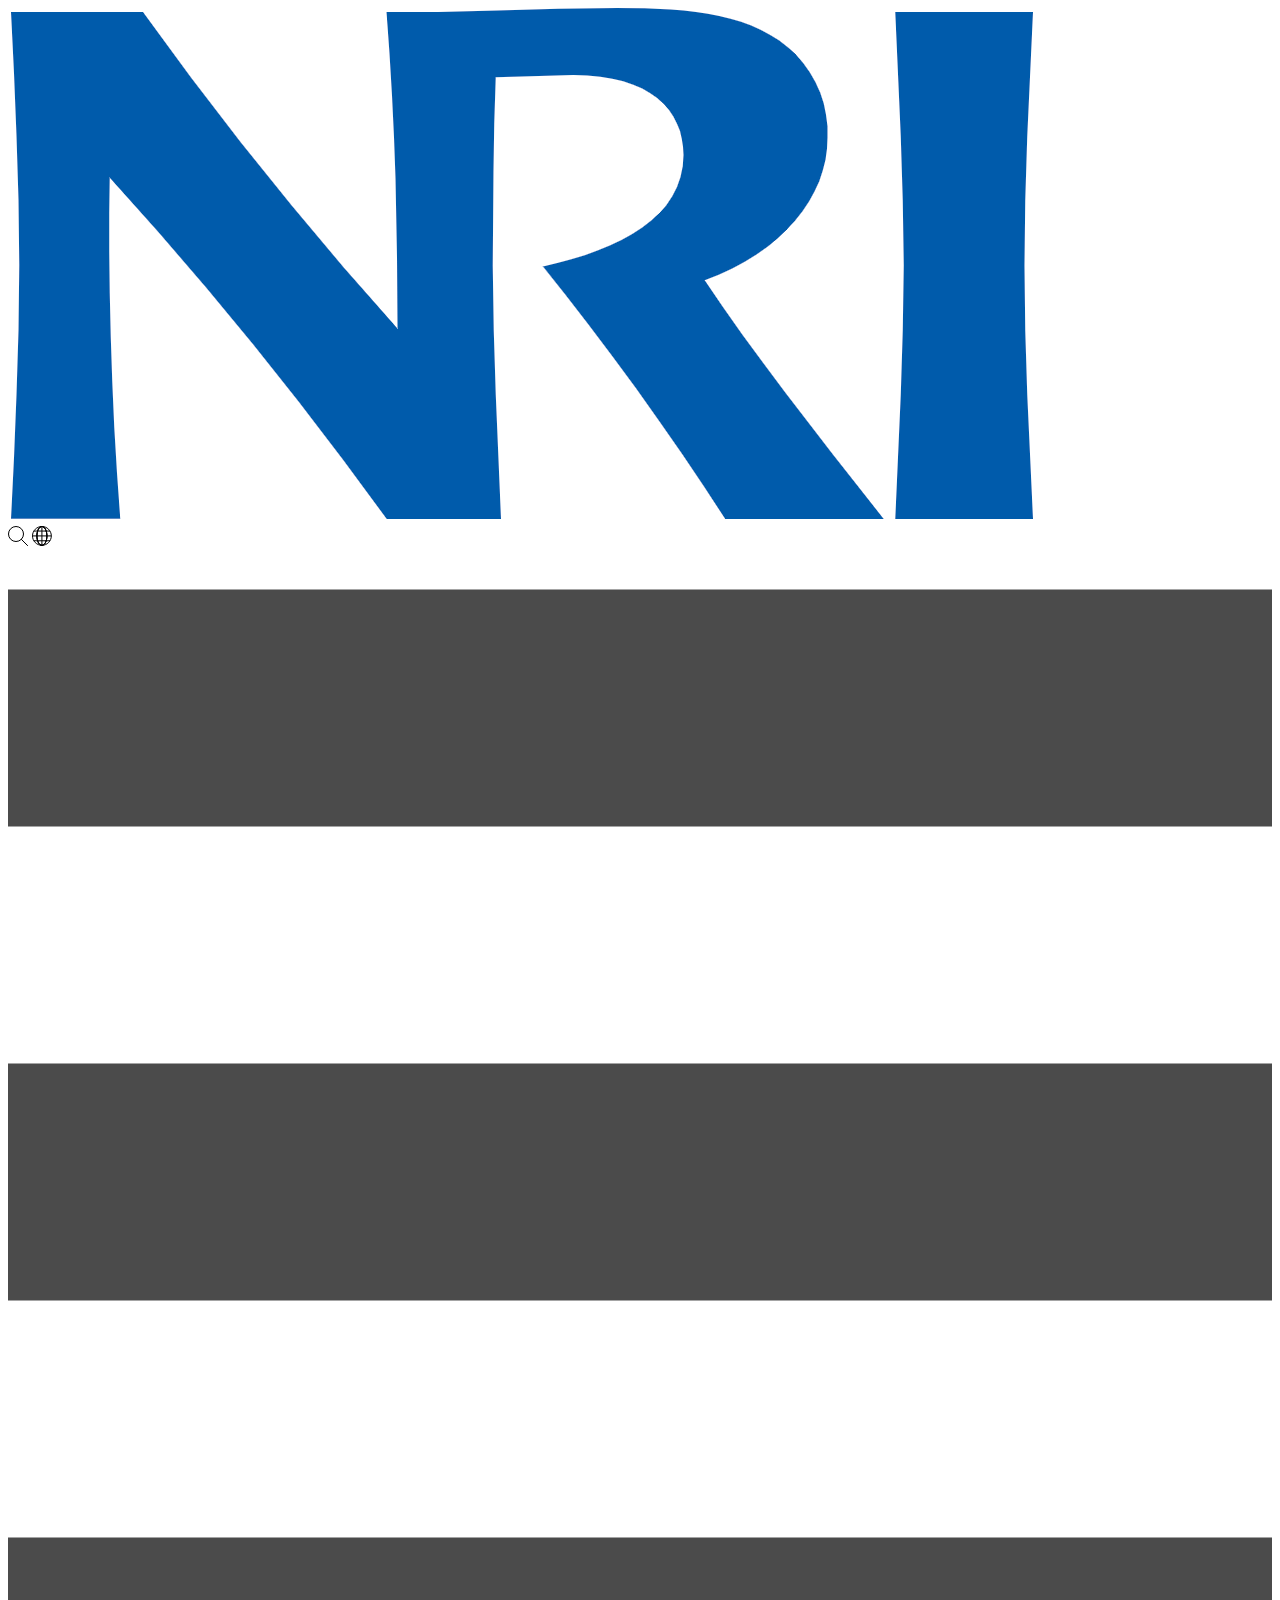
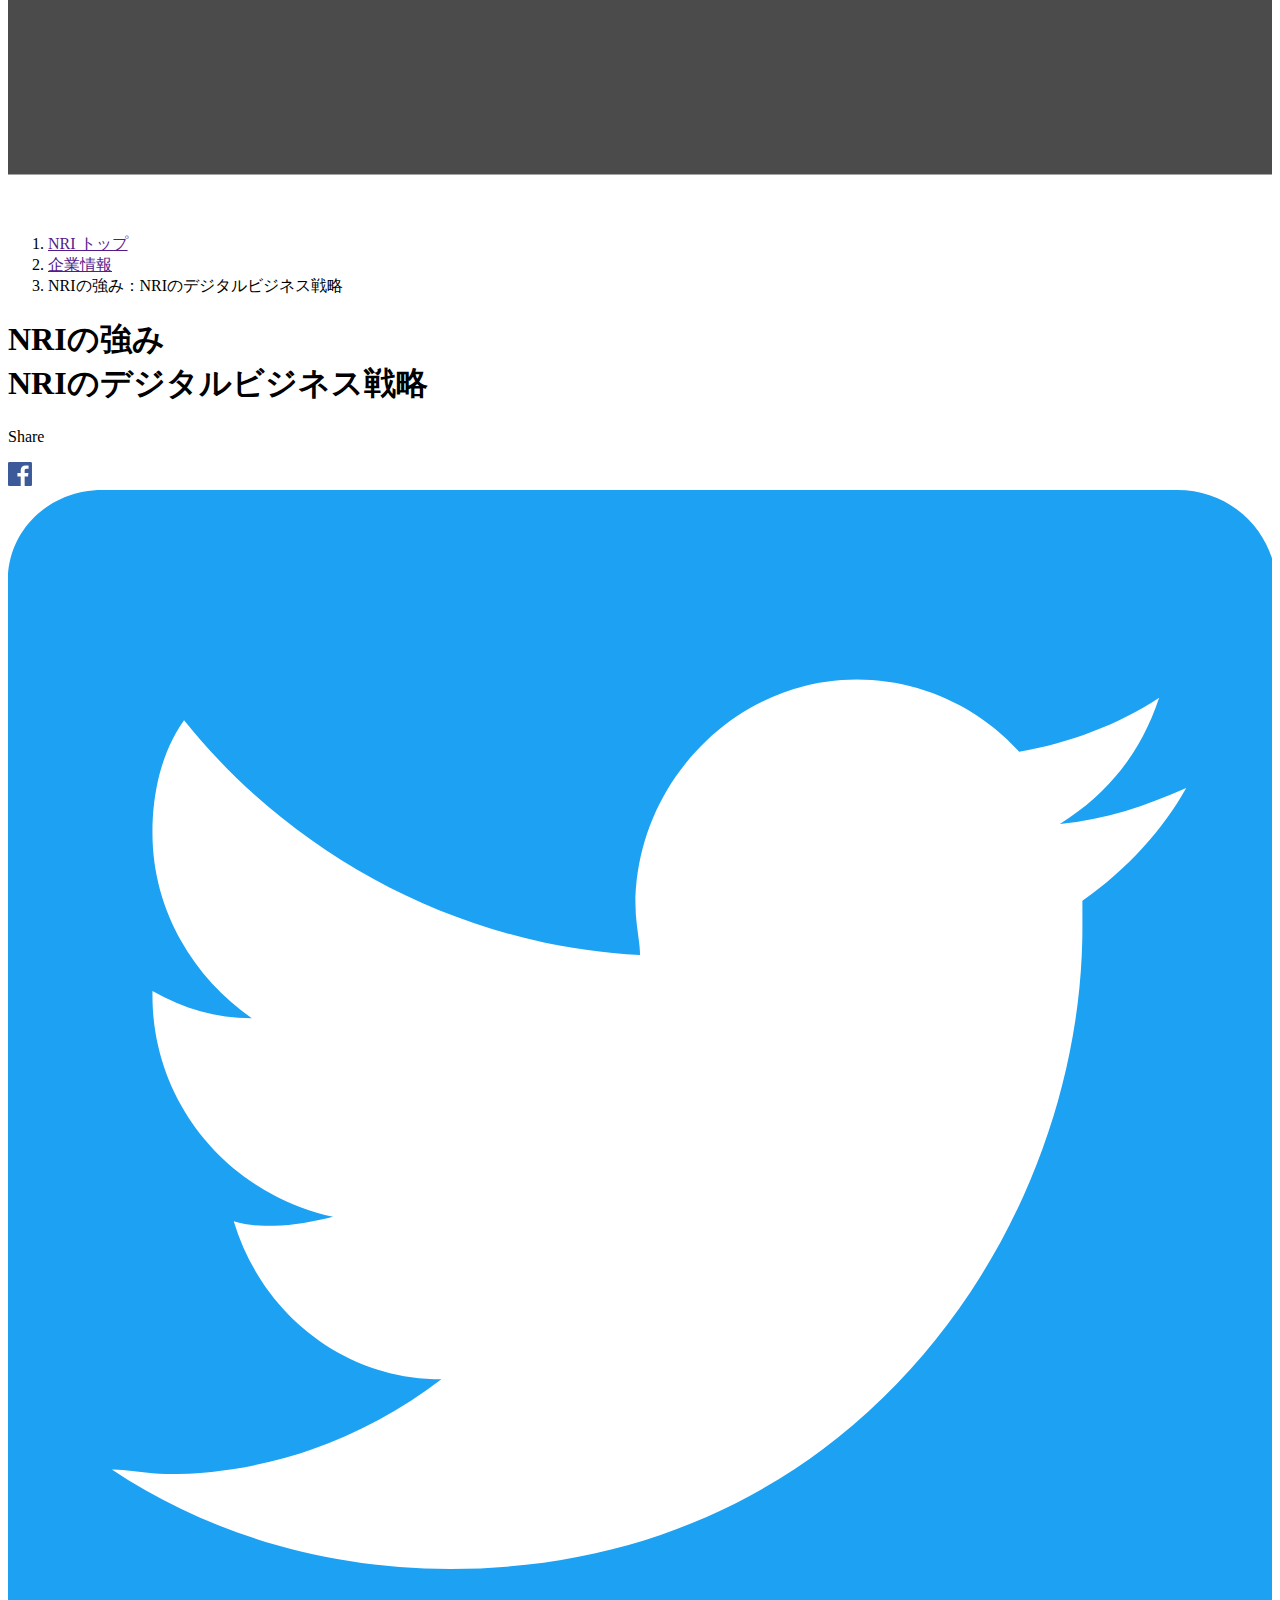
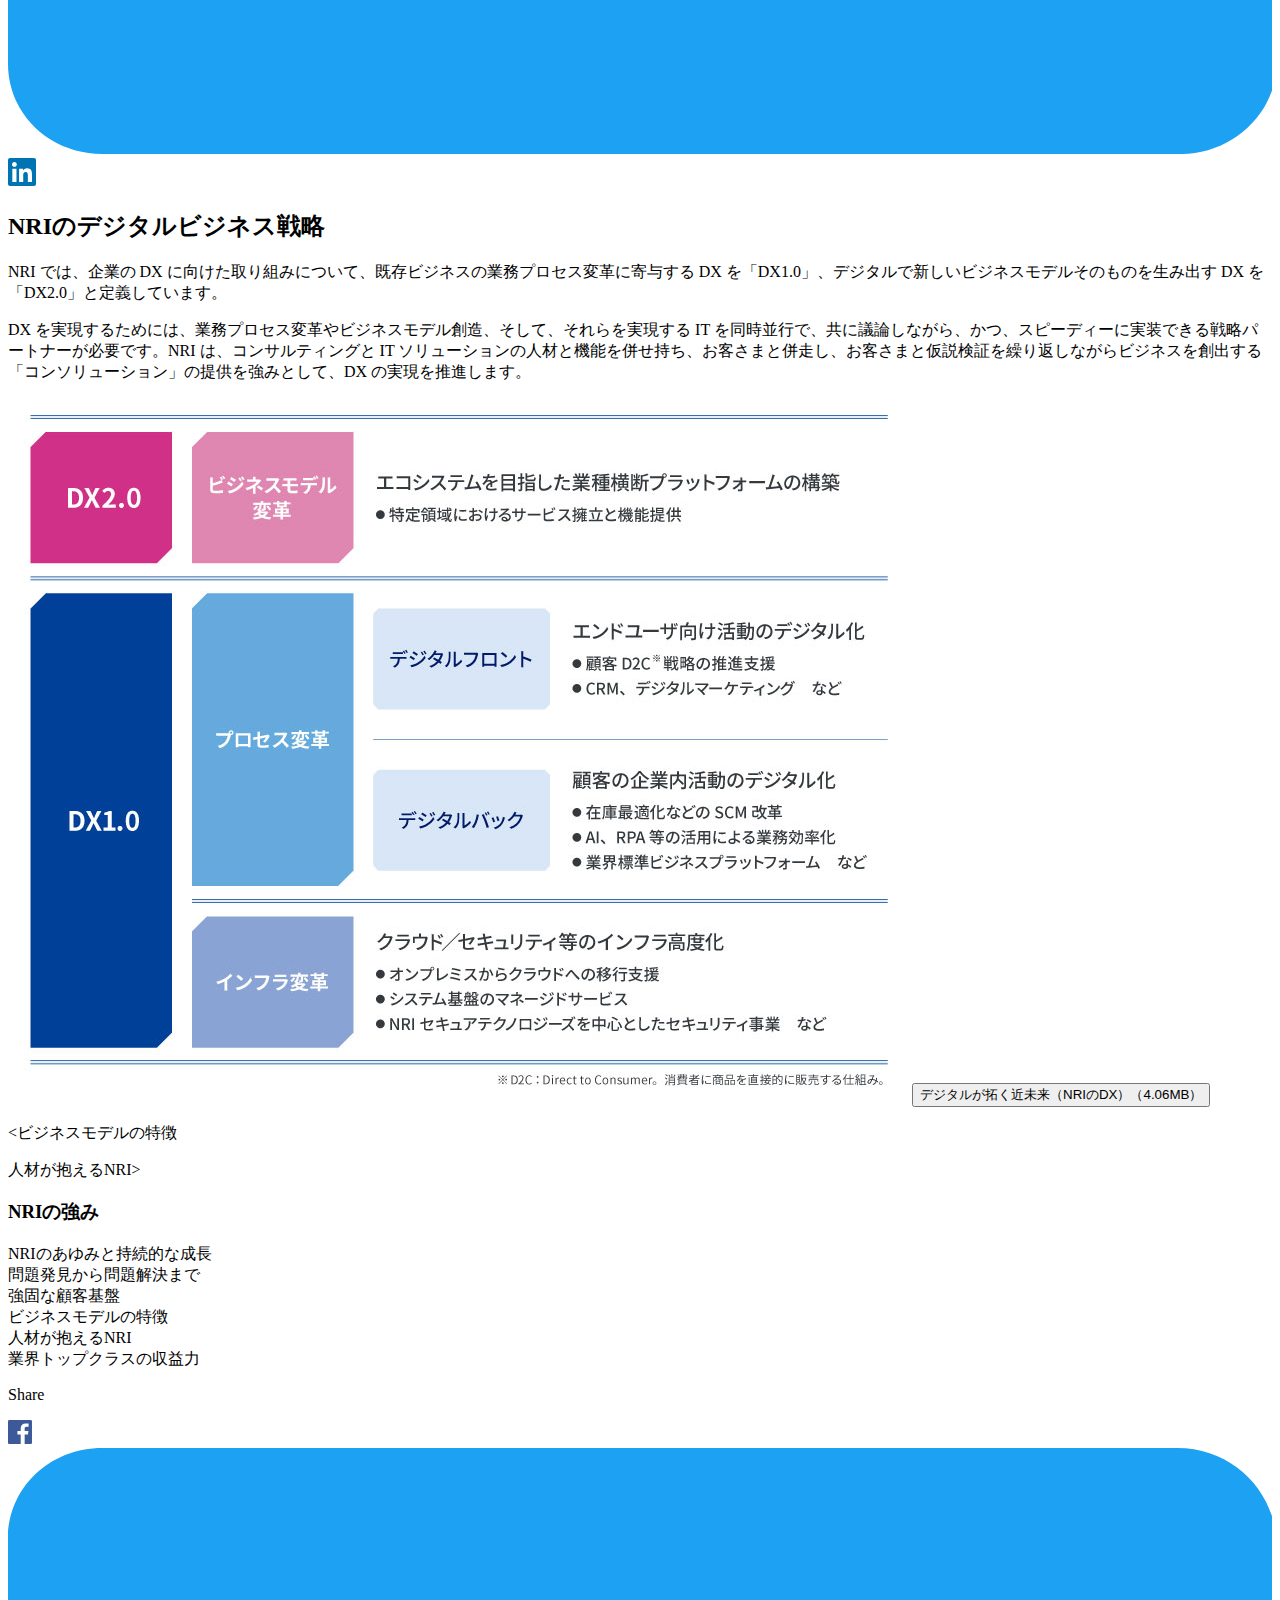
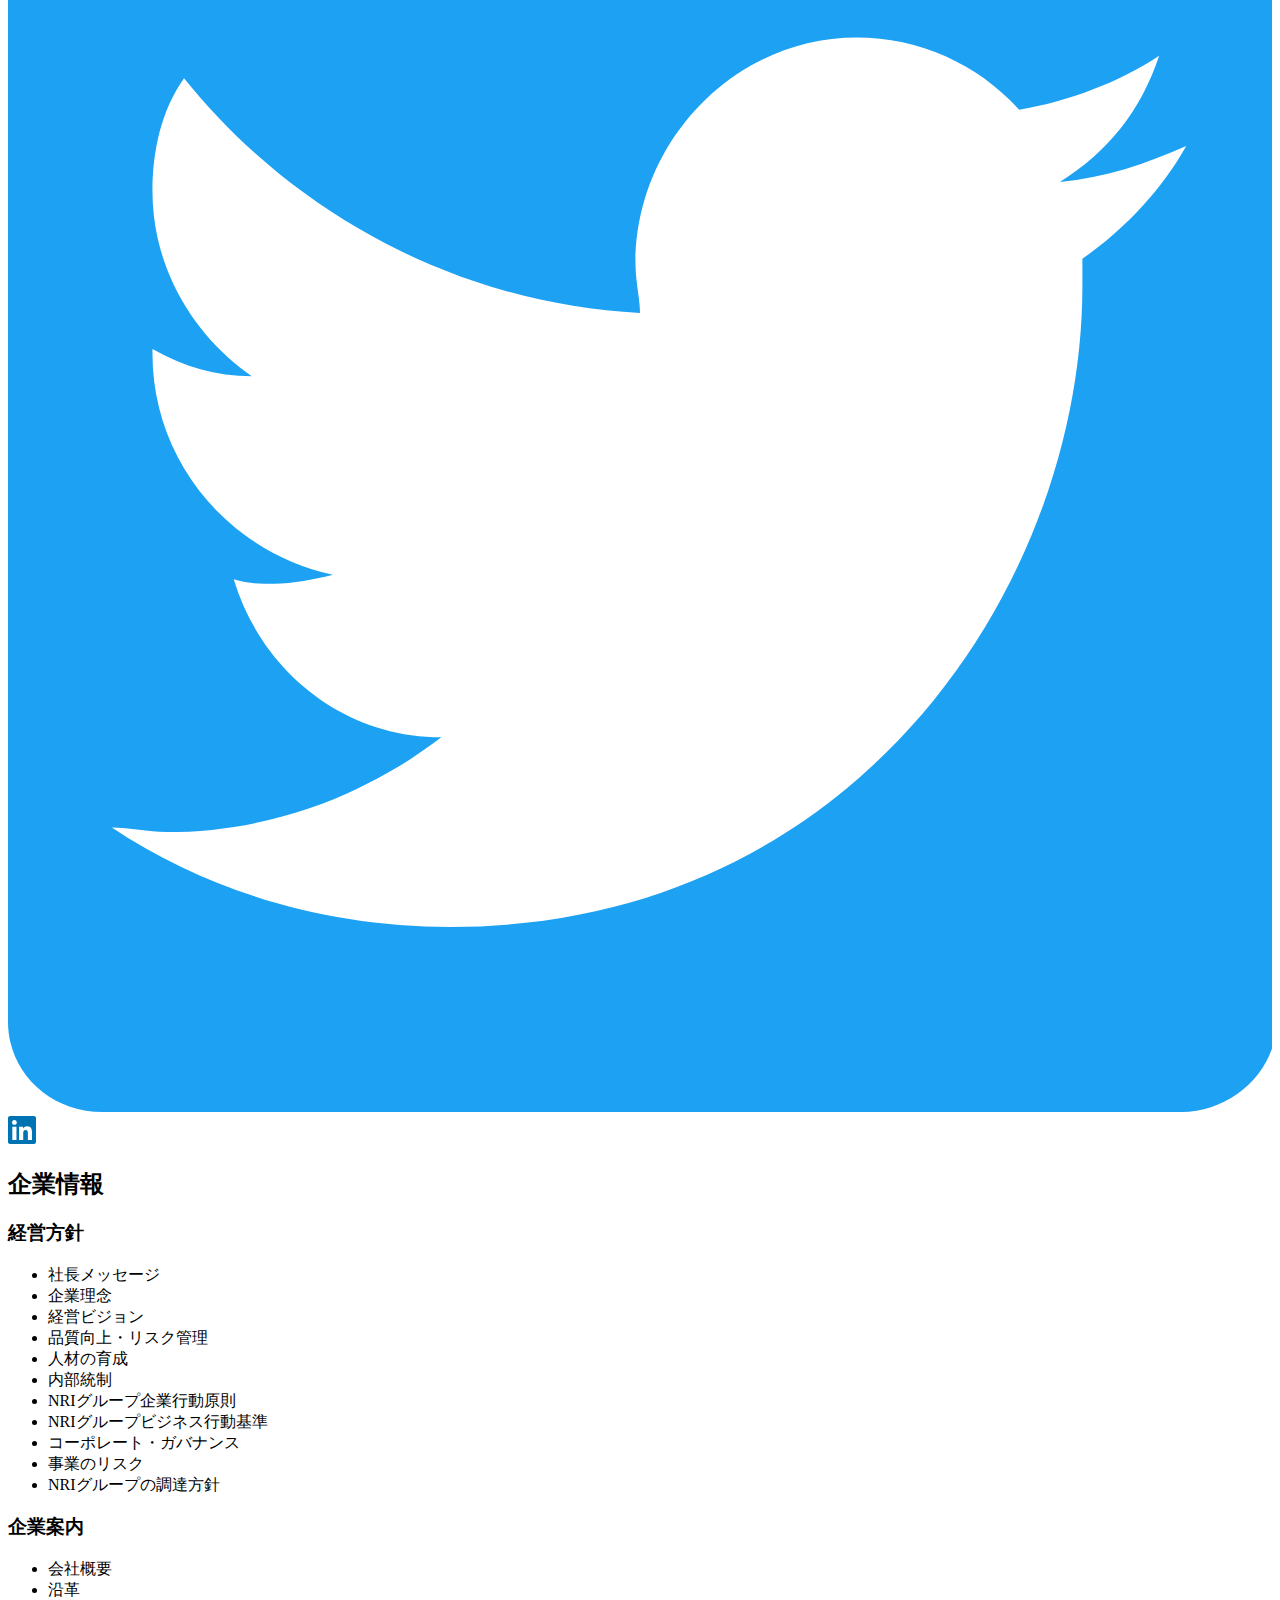
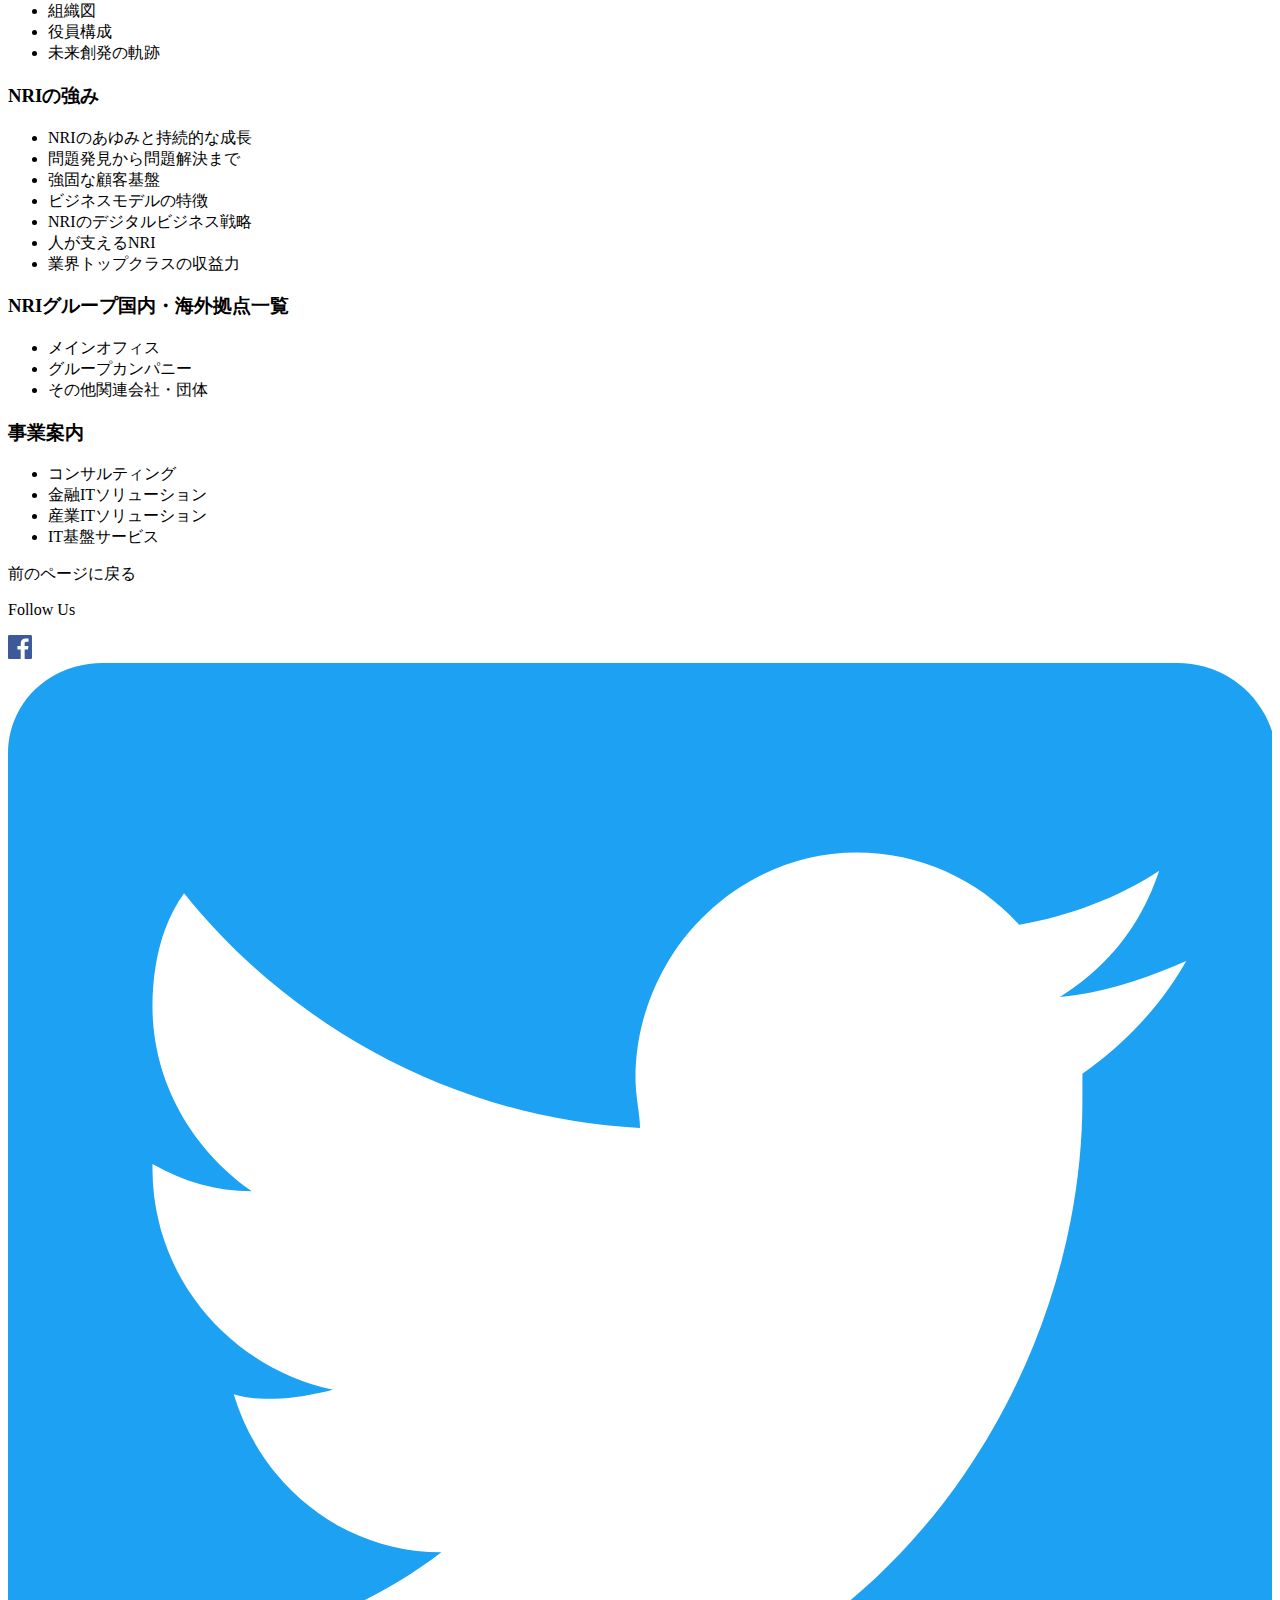
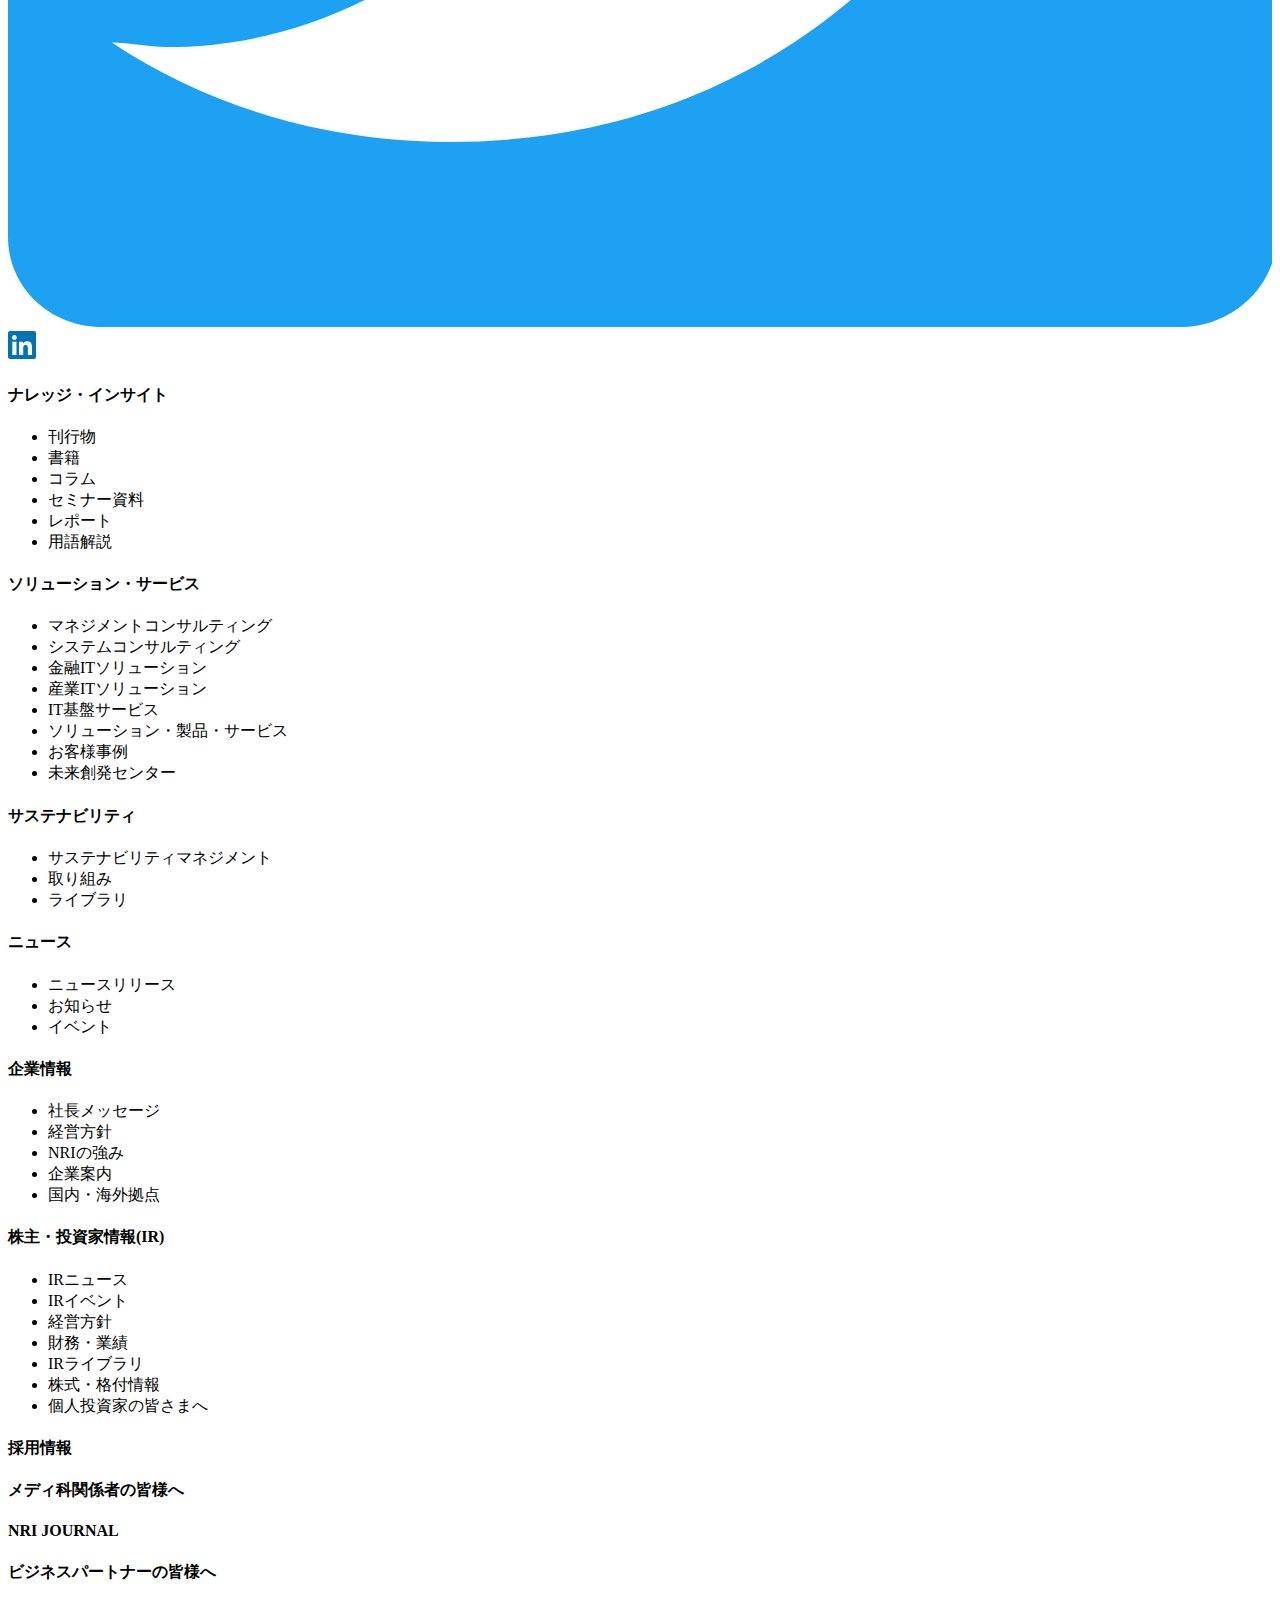
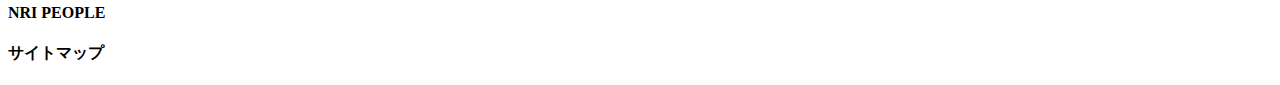
==== nri/index.html @ 5eb60b5c "create html" ====
<!DOCTYPE html>
<html lang="ja">
<head>
<meta charset="utf-8">
<meta name="description" content="NRI では、企業の DX に向けた取り組みについて、既存ビジネスの業務プロセス変革に寄与する DX を「DX1.0」、デジタルで新しいビジネスモデルそのものを生み出す DX を「DX2.0」と定義しています。DX を実現するためには、業務プロセス変革やビジネスモデル創造、そして、それらを実現する IT を同時並行で、共に議論しながら、かつ、スピーディーに実装できる戦略パートナーが必要です。NRI は、コンサルティングと IT ソリューションの人材と機能を併せ持ち、お客さまと併走し、お客さまと仮説検証を繰り返しながらビジネスを創出する「コンソリューション」の提供を強みとして、DX の実現を推進します。">
<title>NRIのビジネス戦略</title>
</head>
<body>

<!-- ===== header ==== -->
<header>
    <div class="nri-logo">
        <a href=""><img src="images/nri-logo.png" alt="nti-logo"></a>
    </div>
    <div class="header-icon">
        <a href=""><img src="images/glass.svg" alt="search-logo"></a>
        <a href=""><img src="images/earth.svg" alt="change-language"></a>
        <a href=""><img src="images/icon-menu.svg" alt="menu"></a>
    </div>
</header><!-- /.header -->

<!-- ==== main ==== -->
<main>
    <div class="breadclumb">
        <ol>
            <li><a href="">NRI トップ</a></li>
            <li><a href="">企業情報</a></li>
            <li>NRIの強み：NRIのデジタルビジネス戦略</li>
        </ol>
    </div>
    <div class="title">
        <h1><span class="subtitle">NRIの強み</span><br>NRIのデジタルビジネス戦略</h1>
    </div>
    <div class="share">
        <p>Share</p>
        <div>
            <a><img src="images/icon-facebook.svg" alt="icon-facebook"></a>
            <a><img src="images/icon-twitter.svg" alt="icon-twitter"></a>
            <a><img src="images/icon-linkedin.svg" alt="icon-linkedin"></a>
        </div>
    </div>
    <div class="main">
        <section>
            <div class="box"></div>
            <h2>NRIのデジタルビジネス戦略</h2>
            <p>NRI では、企業の DX に向けた取り組みについて、既存ビジネスの業務プロセス変革に寄与する DX を「DX1.0」、デジタルで新しいビジネスモデルそのものを生み出す DX を「DX2.0」と定義しています。 </p>
            <p>DX を実現するためには、業務プロセス変革やビジネスモデル創造、そして、それらを実現する IT を同時並行で、共に議論しながら、かつ、スピーディーに実装できる戦略パートナーが必要です。NRI は、コンサルティングと IT ソリューションの人材と機能を併せ持ち、お客さまと併走し、お客さまと仮説検証を繰り返しながらビジネスを創出する「コンソリューション」の提供を強みとして、DX の実現を推進します。</p>
        </section>
        <img src="images/story06_img_01.jpg" alt="table dx1.0 dx2.0">
        <button>デジタルが拓く近未来（NRIのDX）（4.06MB）</button>
        <p>&lt;<a>ビジネスモデルの特徴</a></p>
        <p><a>人材が抱えるNRI</a>&gt;</p>
        <div class="menu">
            <h3>NRIの強み</h3>
            <div>NRIのあゆみと持続的な成長</div>
            <div>問題発見から問題解決まで</div>
            <div>強固な顧客基盤</div>
            <div>ビジネスモデルの特徴</div>
            <div>人材が抱えるNRI</div>
            <div>業界トップクラスの収益力</div>
        </div>
    </div>
    <div class="share">
        <p>Share</p>
        <div>
            <a><img src="images/icon-facebook.svg" alt="icon-facebook"></a>
            <a><img src="images/icon-twitter.svg" alt="icon-twitter"></a>
            <a><img src="images/icon-linkedin.svg" alt="icon-linkedin"></a>
        </div>
    </div>

    <div class="list">
        <h2>企業情報</h2>
        <section>
            <h3>経営方針</h3>
            <ul>
                <li>社長メッセージ</li>
                <li>企業理念</li>
                <li>経営ビジョン</li>
                <li>品質向上・リスク管理</li>
                <li>人材の育成</li>
                <li>内部統制</li>
                <li>NRIグループ企業行動原則</li>
                <li>NRIグループビジネス行動基準</li>
                <li>コーポレート・ガバナンス</li>
                <li>事業のリスク</li>
                <li>NRIグループの調達方針</li>
            </ul>
        </section>
        <section>
            <h3>企業案内</h3>
            <ul>
                <li>会社概要</li>
                <li>沿革</li>
                <li>組織図</li>
                <li>役員構成</li>
                <li>未来創発の軌跡</li>
            </ul>
        </section>
        <section>
        <h3>NRIの強み</h3>
            <ul>
                <li>NRIのあゆみと持続的な成長</li>
                <li>問題発見から問題解決まで</li>
                <li>強固な顧客基盤</li>
                <li>ビジネスモデルの特徴</li>
                <li>NRIのデジタルビジネス戦略</li>
                <li>人が支えるNRI</li>
                <li>業界トップクラスの収益力</li>
            </ul>
        </section>
        <section>
            <h3>NRIグループ国内・海外拠点一覧</h3>
            <ul>
                <li>メインオフィス</li>
                <li>グループカンパニー</li>
                <li>その他関連会社・団体</li>
            </ul>
        </section>
        <section>
            <h3>事業案内</h3>
            <ul>
                <li>コンサルティング</li>
                <li>金融ITソリューション</li>
                <li>産業ITソリューション</li>
                <li>IT基盤サービス</li>
            </ul>
        </section>
    </div>
    <p>前のページに戻る</p>
    <p>Follow Us</p>
    <div class="btn-share">
        <a><img src="images/icon-facebook.svg" alt="icon-facebook"></a>
        <a><img src="images/icon-twitter.svg" alt="icon-twitter"></a>
        <a><img src="images/icon-linkedin.svg" alt="icon-linkedin"></a>
    </div>

</main><!-- /.main -->

<!-- ======= footer ====== -->
<footer>
    <section>
    <h4>ナレッジ・インサイト</h4>
        <ul>
            <li>刊行物</li>
            <li>書籍</li>
            <li>コラム</li>
            <li>セミナー資料</li>
            <li>レポート</li>
            <li>用語解説</li>
        </ul>
    </section>
    <section>
        <h4>ソリューション・サービス</h4>
        <ul>
            <li>マネジメントコンサルティング</li>
            <li>システムコンサルティング</li>
            <li>金融ITソリューション</li>
            <li>産業ITソリューション</li>
            <li>IT基盤サービス</li>
            <li>ソリューション・製品・サービス</li>
            <li>お客様事例</li>
            <li>未来創発センター</li>
        </ul>
    </section>
    <section>
        <h4>サステナビリティ</h4>
        <ul>
            <li>サステナビリティマネジメント</li>
            <li>取り組み</li>
            <li>ライブラリ</li>
        </ul>
    </section>
    <section>
        <h4>ニュース</h4>
        <ul>
            <li>ニュースリリース</li>
            <li>お知らせ</li>
            <li>イベント</li>
        </ul>
    </section>
    <section>
        <h4>企業情報</h4>
        <ul>
            <li>社長メッセージ</li>
            <li>経営方針</li>
            <li>NRIの強み</li>
            <li>企業案内</li>
            <li>国内・海外拠点</li>
        </ul>
    </section>
    <section>
        <h4>株主・投資家情報(IR)</h4>
        <ul>
            <li>IRニュース</li>
            <li>IRイベント</li>
            <li>経営方針</li>
            <li>財務・業績</li>
            <li>IRライブラリ</li>
            <li>株式・格付情報</li>
            <li>個人投資家の皆さまへ</li>
        </ul>
    </section>
    <h4>採用情報</h4>
    <h4>メディ科関係者の皆様へ</h4>
    <h4>NRI JOURNAL</h4>
    <h4>ビジネスパートナーの皆様へ</h4>
    <h4>NRI PEOPLE</h4>
    <h4>サイトマップ</h4>

</footer><!-- /.footer -->
</body>
</html>
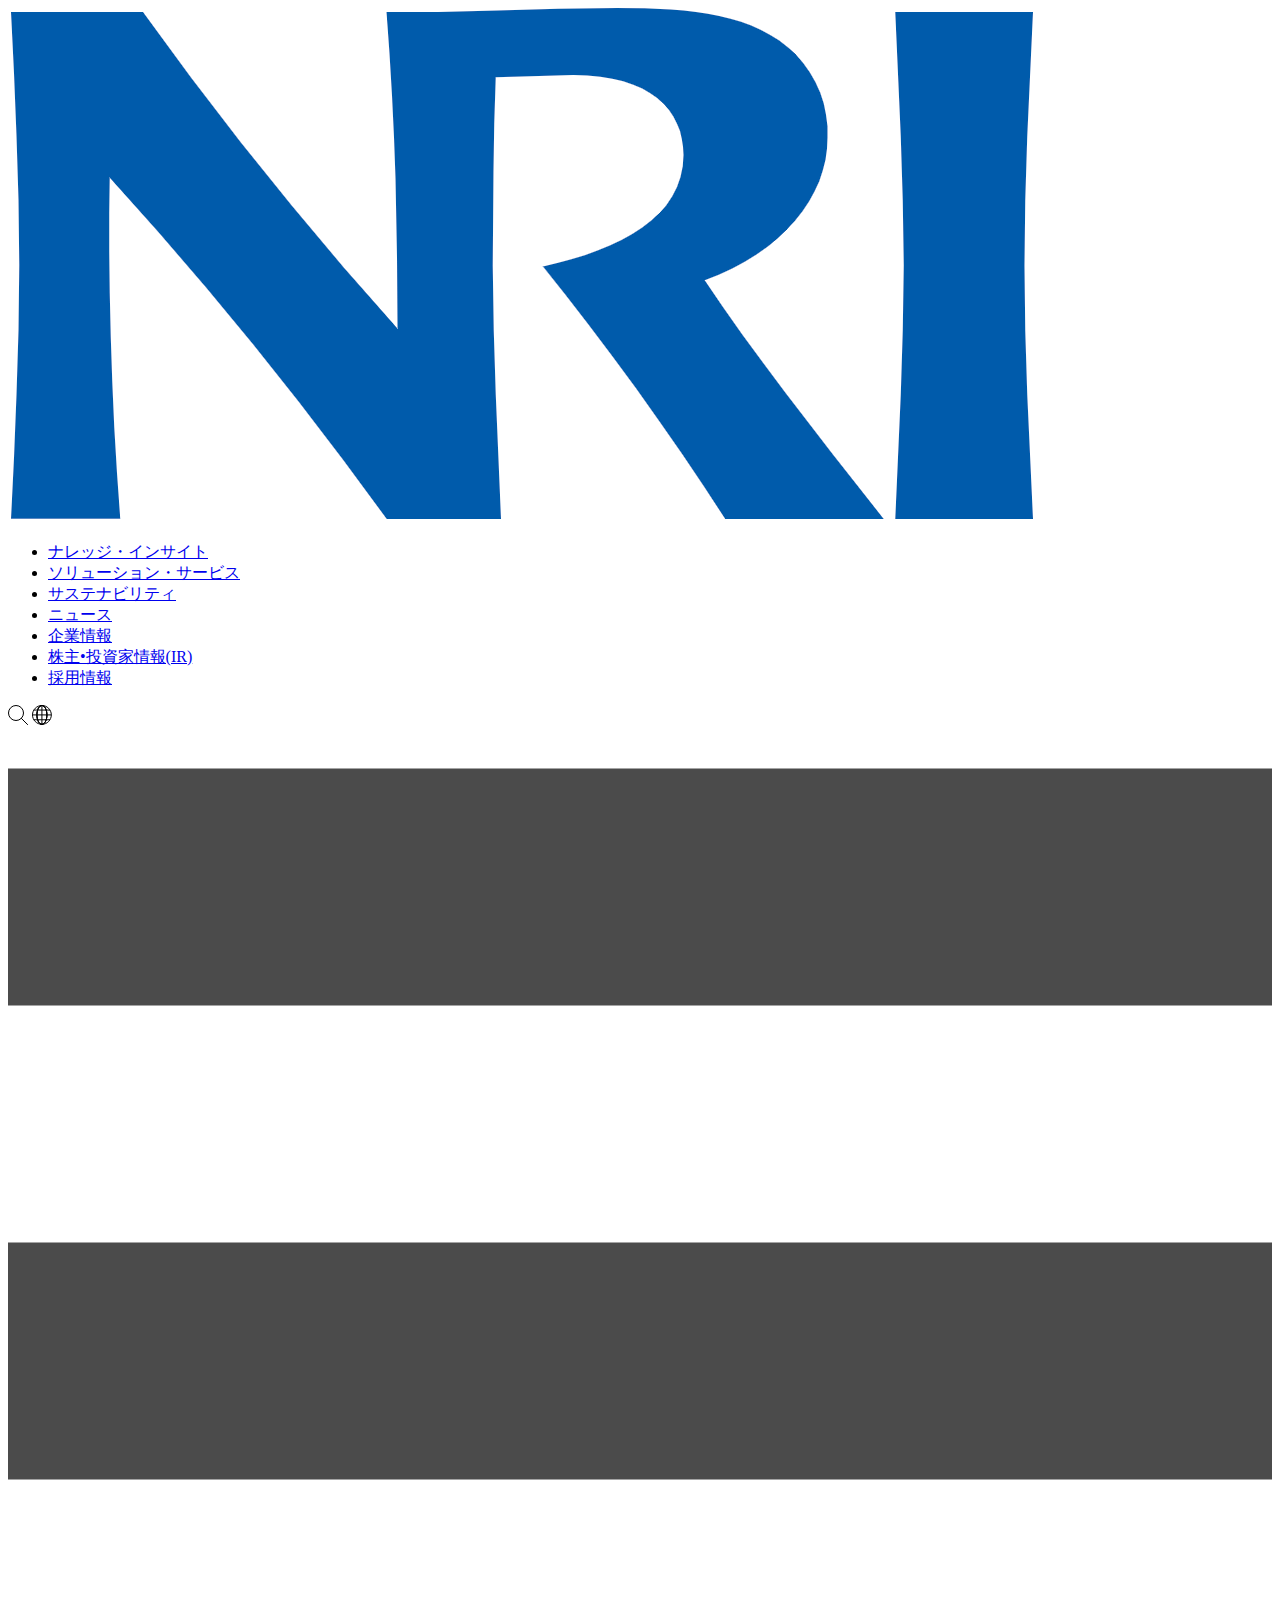
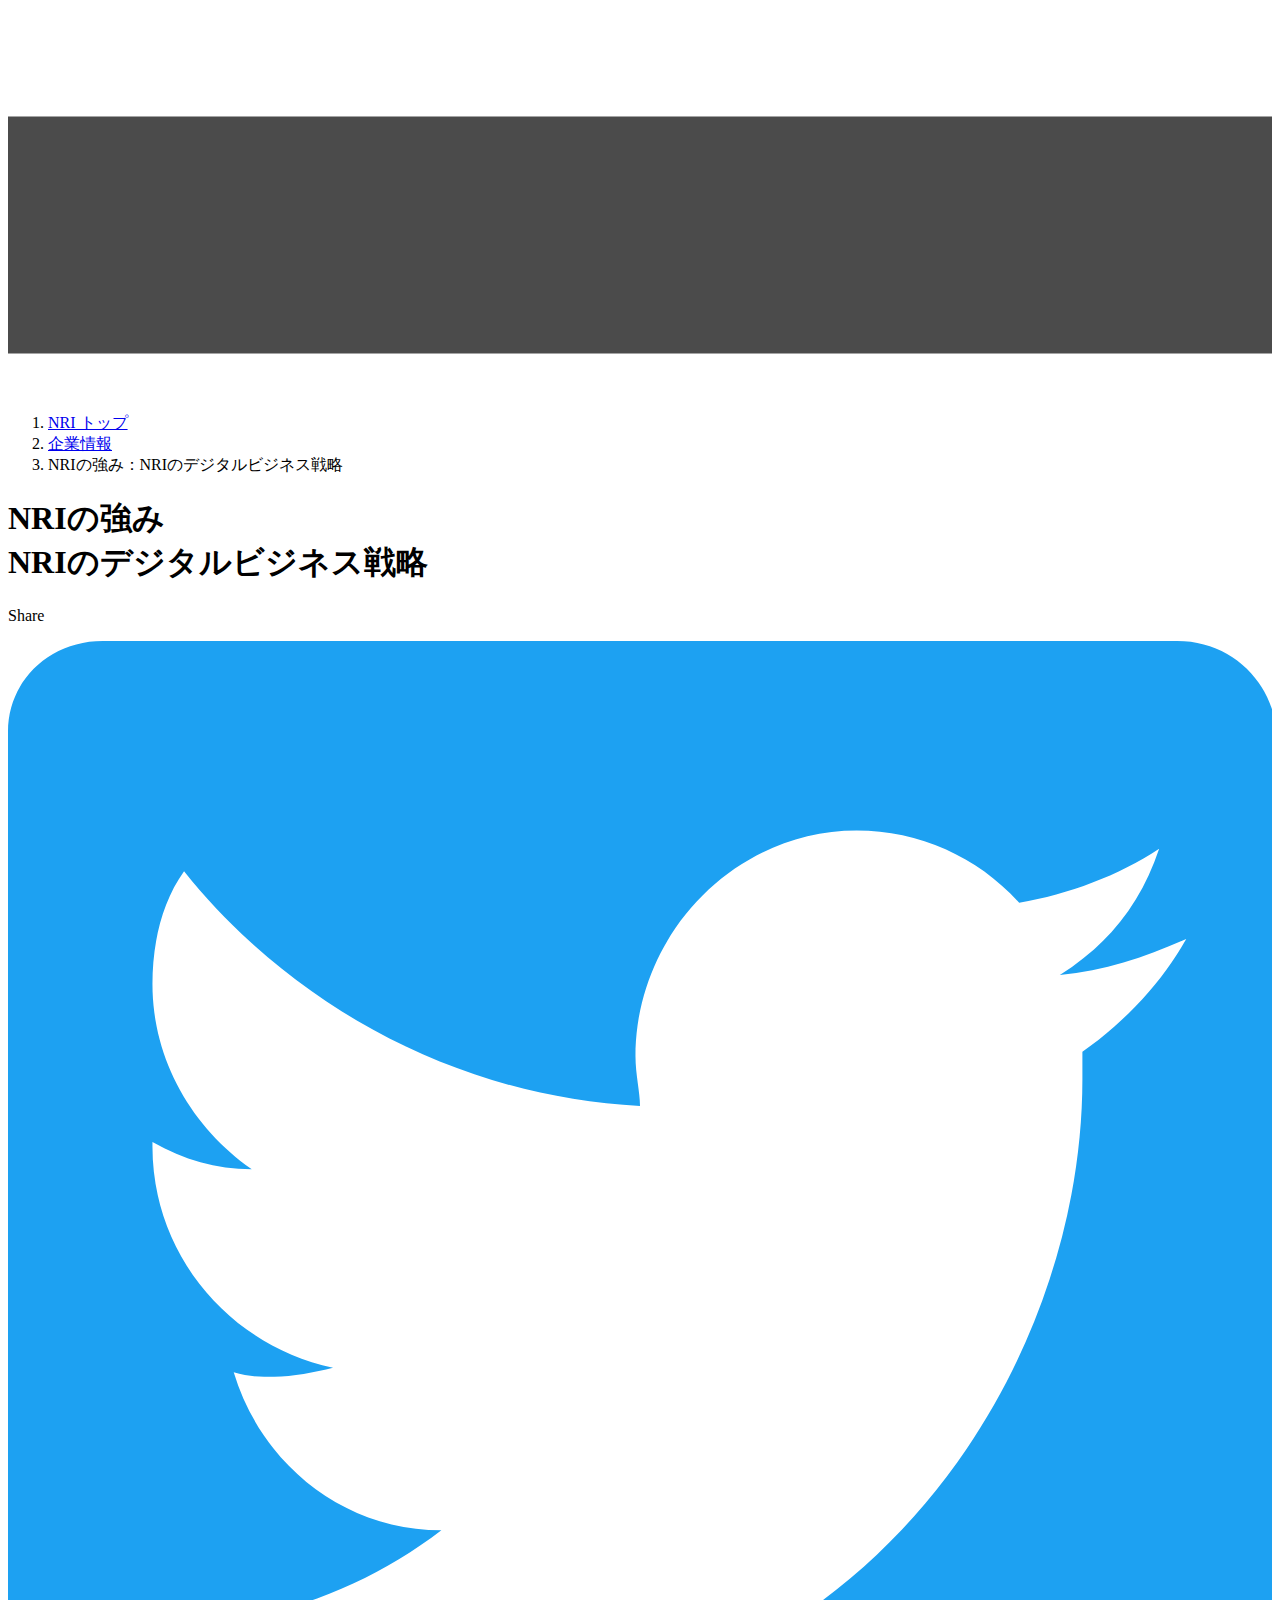
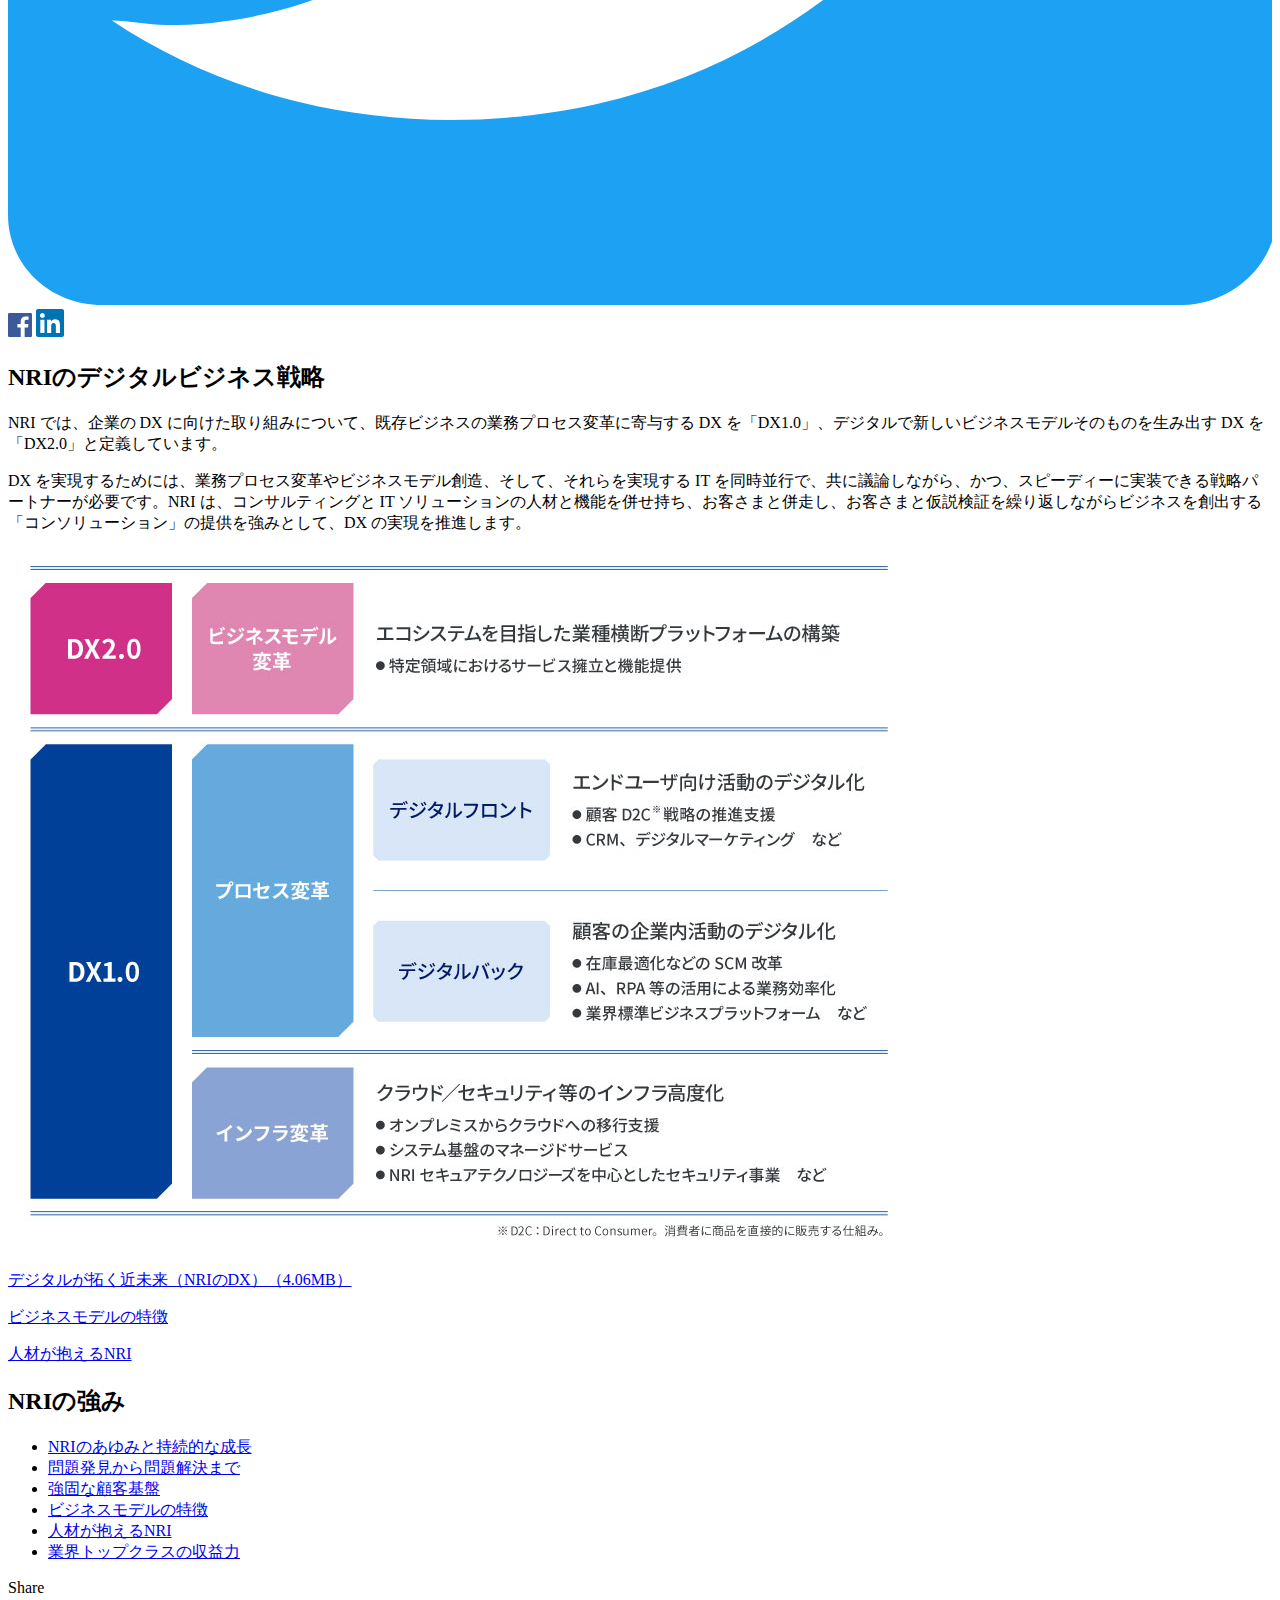
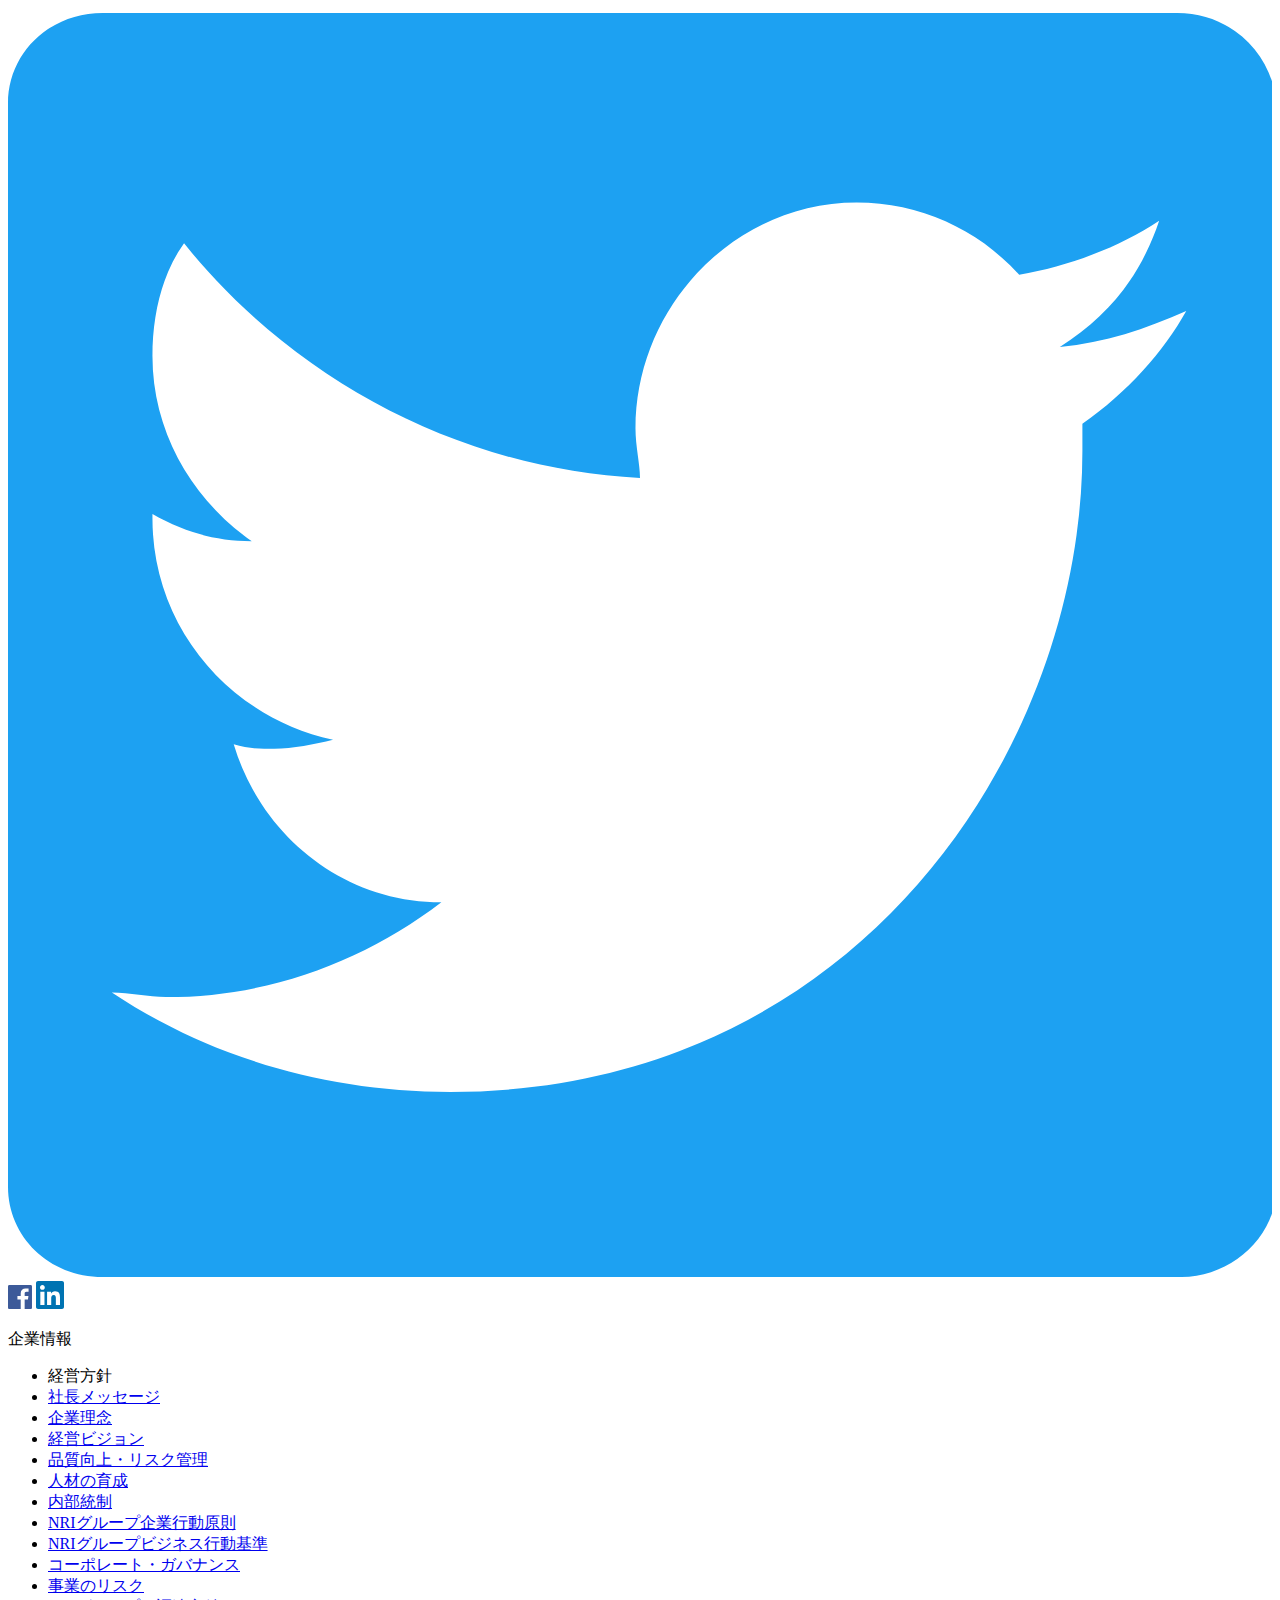
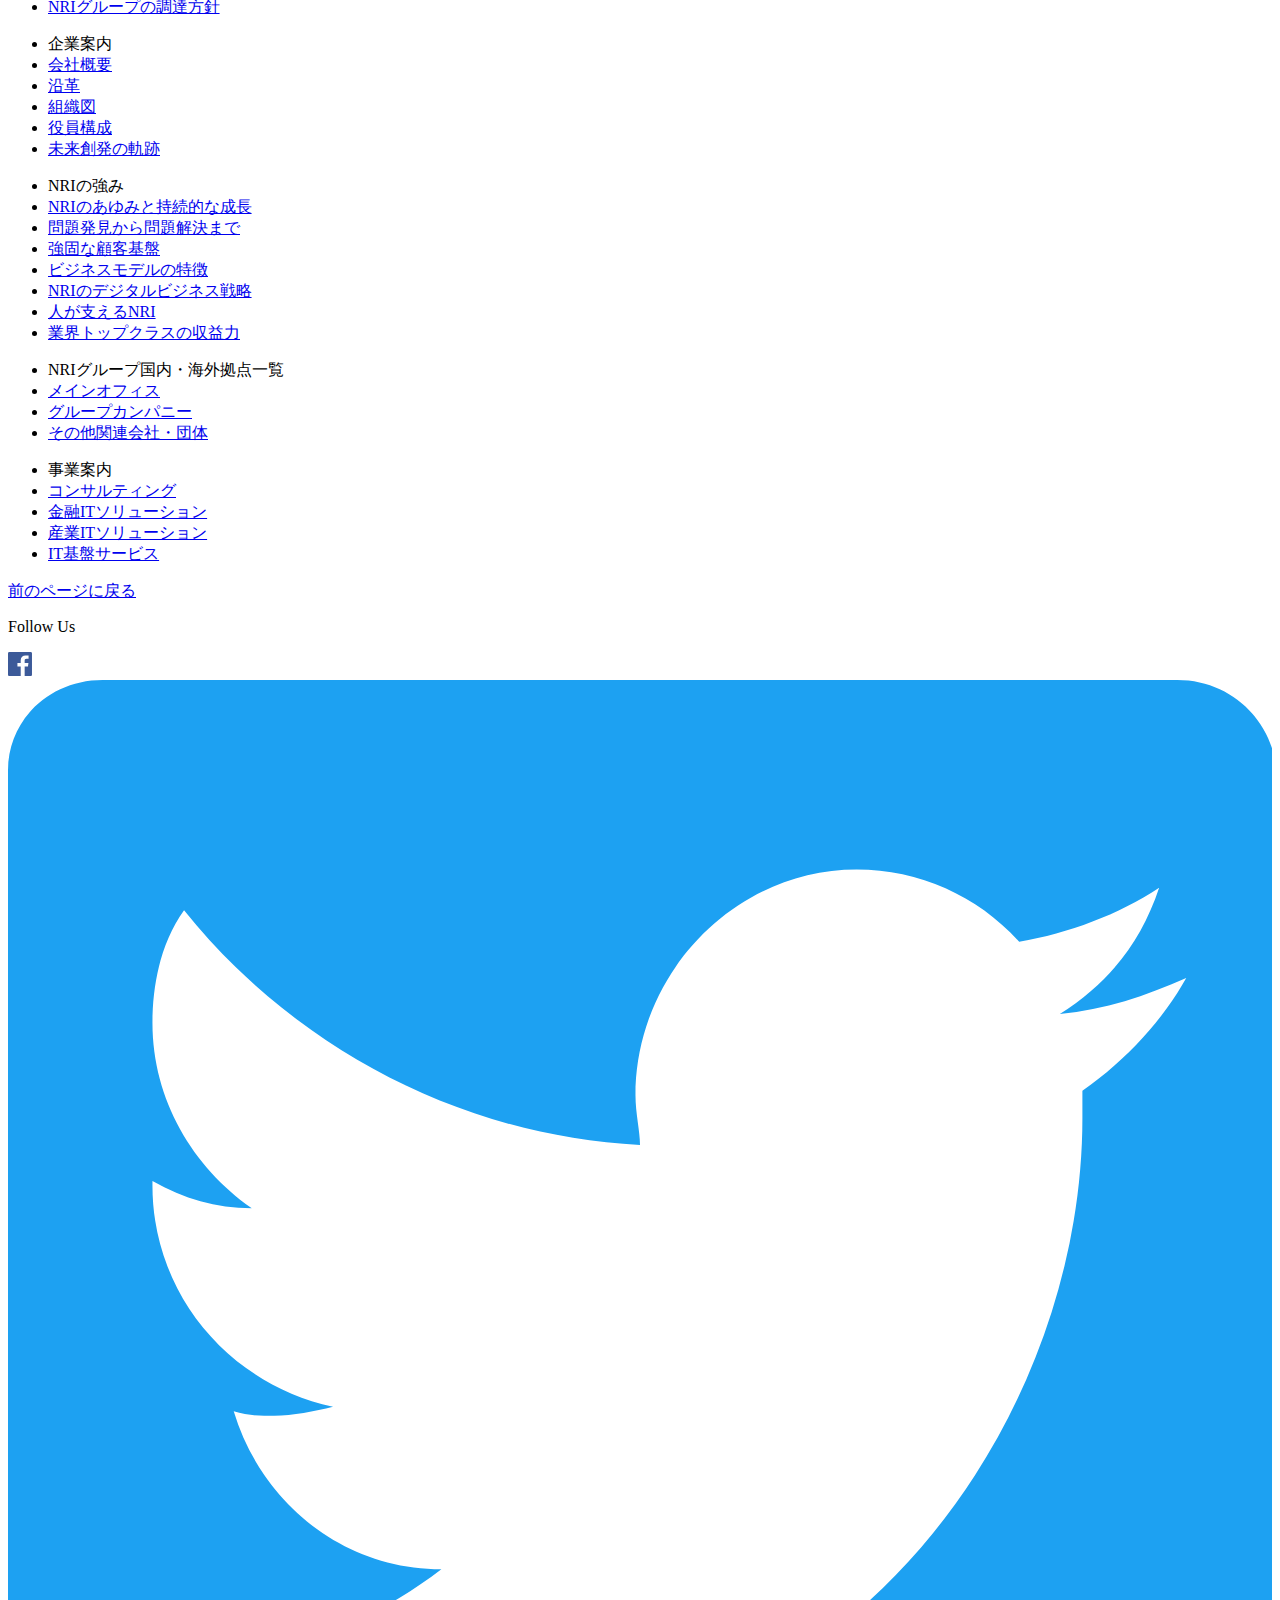
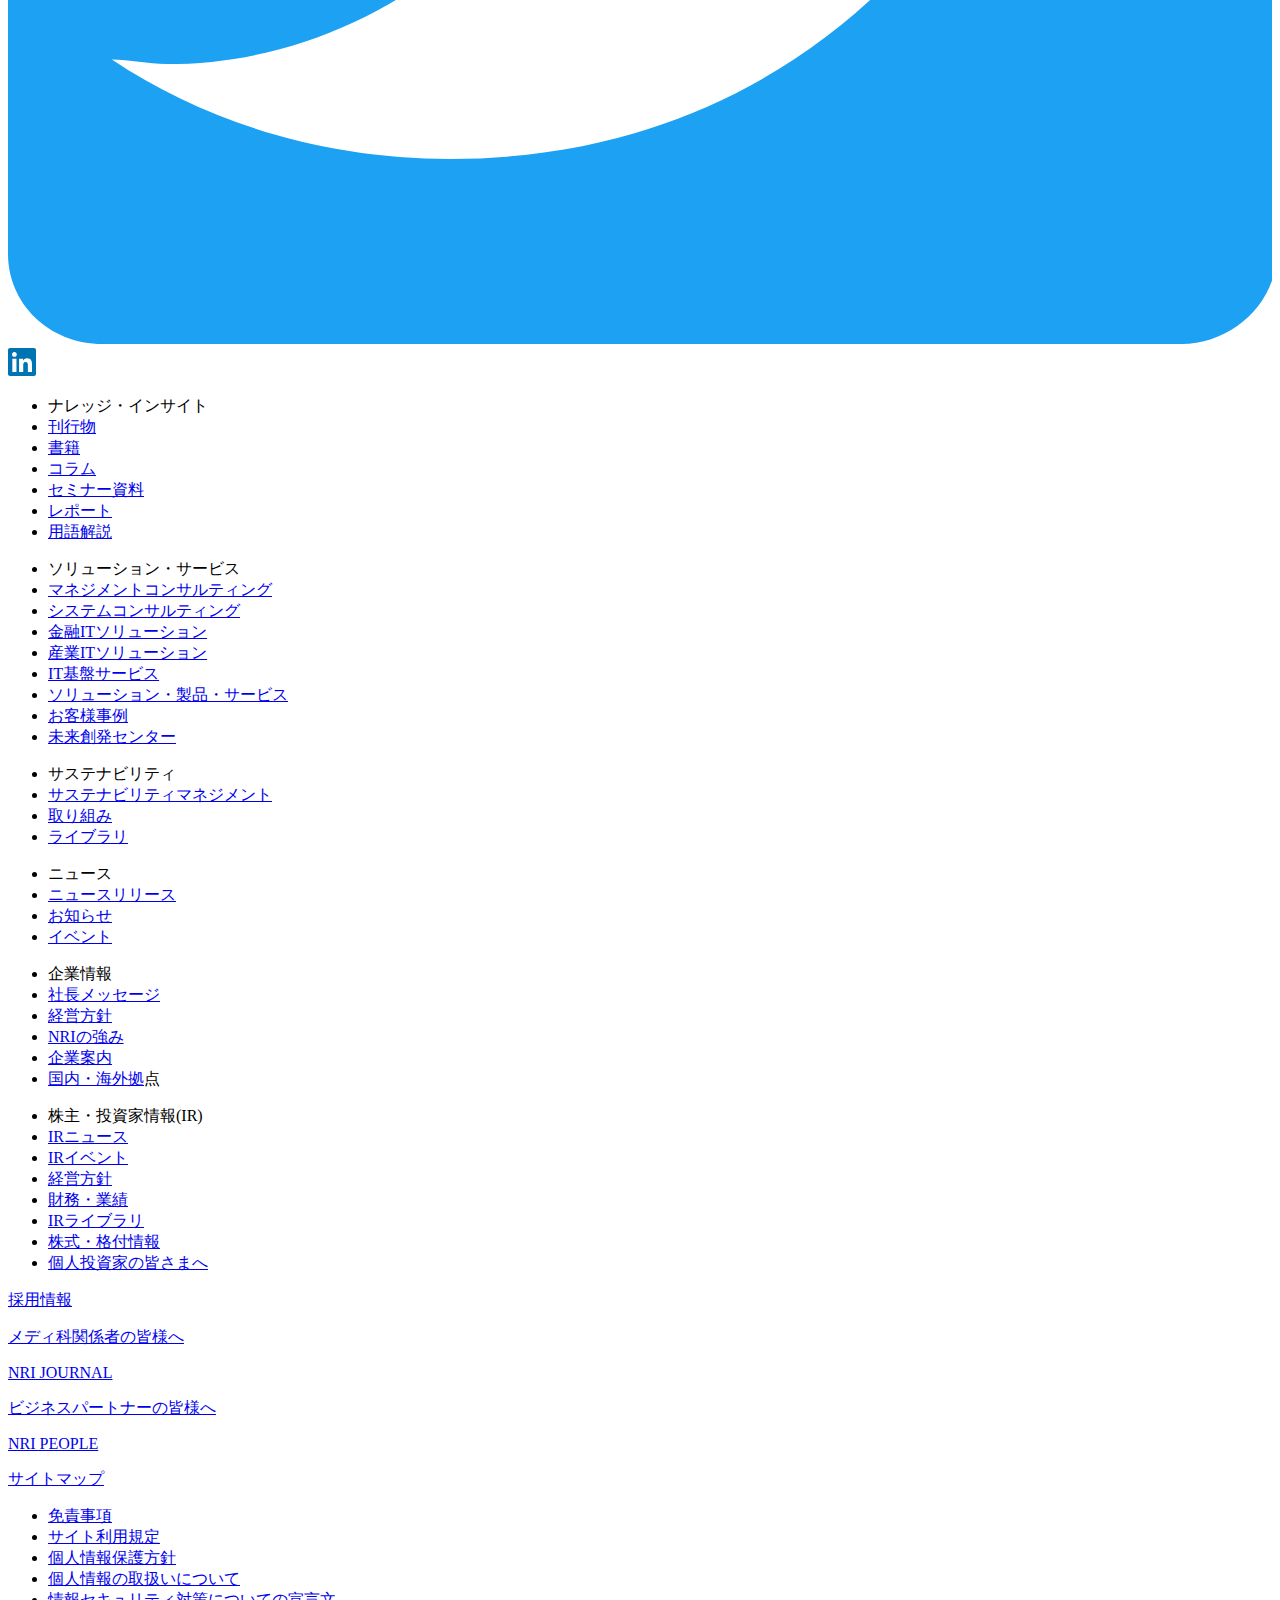
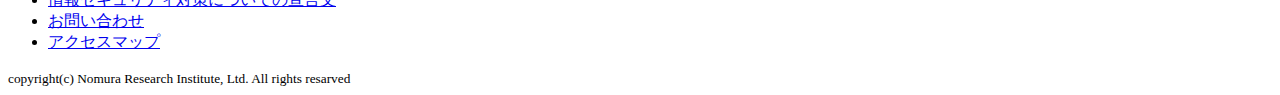
==== commit 81d988ab: "html大幅に変わっていると思います。" ====
--- a/nri/index.html
+++ b/nri/index.html
@@ -2,212 +2,215 @@
 <html lang="ja">
 <head>
 <meta charset="utf-8">
-<meta name="description" content="NRI では、企業の DX に向けた取り組みについて、既存ビジネスの業務プロセス変革に寄与する DX を「DX1.0」、デジタルで新しいビジネスモデルそのものを生み出す DX を「DX2.0」と定義しています。DX を実現するためには、業務プロセス変革やビジネスモデル創造、そして、それらを実現する IT を同時並行で、共に議論しながら、かつ、スピーディーに実装できる戦略パートナーが必要です。NRI は、コンサルティングと IT ソリューションの人材と機能を併せ持ち、お客さまと併走し、お客さまと仮説検証を繰り返しながらビジネスを創出する「コンソリューション」の提供を強みとして、DX の実現を推進します。">
-<title>NRIのビジネス戦略</title>
+<meta name="description" content="NRIでは、企業のDXに向けた取り組みについて、既存ビジネスの業務プロセス変革に寄与する DX を「DX1.0」、デジタルで新しいビジネスモデルそのものを生み出す DX を「DX2.0」と定義しています。DX を実現するためには、業務プロセス変革やビジネスモデル創造、そして、それらを実現する IT を同時並行で、共に議論しながら、かつ、スピーディーに実装できる戦略パートナーが必要です。NRI は、コンサルティングと IT ソリューションの人材と機能を併せ持ち、お客さまと併走し、お客さまと仮説検証を繰り返しながらビジネスを創出する「コンソリューション」の提供を強みとして、DX の実現を推進します。">
+<title>NRIのデジタルビジネス戦略</title>
+<link rel="stylesheet" href="style.css">
 </head>
 <body>
-
 <!-- ===== header ==== -->
 <header>
-    <div class="nri-logo">
-        <a href=""><img src="images/nri-logo.png" alt="nti-logo"></a>
-    </div>
-    <div class="header-icon">
-        <a href=""><img src="images/glass.svg" alt="search-logo"></a>
-        <a href=""><img src="images/earth.svg" alt="change-language"></a>
-        <a href=""><img src="images/icon-menu.svg" alt="menu"></a>
-    </div>
-</header><!-- /.header -->
-
+    <div class="container header-container">
+        <a href="#"><img src="images/nri-logo.png" alt="NRI"></a>
+        <ul>
+            <li><a href="#">ナレッジ・インサイト</a></li>
+            <li><a href="#">ソリューション・サービス</a></li>
+            <li><a href="#">サステナビリティ</a></li>
+            <li><a href="#">ニュース</a></li>
+            <li><a href="#">企業情報</a></li>
+            <li><a href="#">株主•投資家情報(IR)</a></li>
+            <li><a href="#">採用情報</a></li>
+        </ul>
+        <a href="#"><img src="images/glass.svg" alt="検索"></a>
+        <a href="#"><img src="images/earth.svg" alt="言語選択"></a>
+        <a href="#"><img src="images/icon-menu.svg" alt="メニュー"></a>
+    </div>
+</header>
+<!-- ========== /header ========= -->
+<!-- ====== nav ======= -->
+<nav>
+    <div class="container nav-clumb">
+        <ol class="clumb">
+            <li><a href="#">NRI トップ</a></li>
+            <li><a href="#">企業情報</a></li>
+            <li>NRIの強み：NRIのデジタルビジネス戦略</li>
+        </ol>
+    </div>
+</nav>
+<!-- ====== /nav ======= -->
 <!-- ==== main ==== -->
 <main>
-    <div class="breadclumb">
-        <ol>
-            <li><a href="">NRI トップ</a></li>
-            <li><a href="">企業情報</a></li>
-            <li>NRIの強み：NRIのデジタルビジネス戦略</li>
-        </ol>
-    </div>
-    <div class="title">
-        <h1><span class="subtitle">NRIの強み</span><br>NRIのデジタルビジネス戦略</h1>
-    </div>
-    <div class="share">
-        <p>Share</p>
-        <div>
-            <a><img src="images/icon-facebook.svg" alt="icon-facebook"></a>
-            <a><img src="images/icon-twitter.svg" alt="icon-twitter"></a>
-            <a><img src="images/icon-linkedin.svg" alt="icon-linkedin"></a>
+    <div class="container">
+        <h1 class="title"><span>NRIの強み</span><br>NRIのデジタルビジネス戦略</h1>
+        <div class="wrapper-share">
+            <p>Share</p>
+            <a href="#"><img src="images/icon-twitter.svg" alt="ツイッター"></a>
+            <a href="#"><img src="images/icon-facebook.svg" alt="フェイスブック"></a>
+            <a href="#"><img src="images/icon-linkedin.svg" alt="リクトイン"></a>
         </div>
-    </div>
-    <div class="main">
-        <section>
-            <div class="box"></div>
-            <h2>NRIのデジタルビジネス戦略</h2>
-            <p>NRI では、企業の DX に向けた取り組みについて、既存ビジネスの業務プロセス変革に寄与する DX を「DX1.0」、デジタルで新しいビジネスモデルそのものを生み出す DX を「DX2.0」と定義しています。 </p>
-            <p>DX を実現するためには、業務プロセス変革やビジネスモデル創造、そして、それらを実現する IT を同時並行で、共に議論しながら、かつ、スピーディーに実装できる戦略パートナーが必要です。NRI は、コンサルティングと IT ソリューションの人材と機能を併せ持ち、お客さまと併走し、お客さまと仮説検証を繰り返しながらビジネスを創出する「コンソリューション」の提供を強みとして、DX の実現を推進します。</p>
-        </section>
-        <img src="images/story06_img_01.jpg" alt="table dx1.0 dx2.0">
-        <button>デジタルが拓く近未来（NRIのDX）（4.06MB）</button>
-        <p>&lt;<a>ビジネスモデルの特徴</a></p>
-        <p><a>人材が抱えるNRI</a>&gt;</p>
-        <div class="menu">
-            <h3>NRIの強み</h3>
-            <div>NRIのあゆみと持続的な成長</div>
-            <div>問題発見から問題解決まで</div>
-            <div>強固な顧客基盤</div>
-            <div>ビジネスモデルの特徴</div>
-            <div>人材が抱えるNRI</div>
-            <div>業界トップクラスの収益力</div>
+        <div class="main">
+            <section class="primary">
+                <h2>NRIのデジタルビジネス戦略</h2>
+                <p>NRI では、企業の DX に向けた取り組みについて、既存ビジネスの業務プロセス変革に寄与する DX を「DX1.0」、デジタルで新しいビジネスモデルそのものを生み出す DX を「DX2.0」と定義しています。 </p>
+                <p>DX を実現するためには、業務プロセス変革やビジネスモデル創造、そして、それらを実現する IT を同時並行で、共に議論しながら、かつ、スピーディーに実装できる戦略パートナーが必要です。NRI は、コンサルティングと IT ソリューションの人材と機能を併せ持ち、お客さまと併走し、お客さまと仮説検証を繰り返しながらビジネスを創出する「コンソリューション」の提供を強みとして、DX の実現を推進します。</p>
+            </section>
+            <img src="images/story06_img_01.jpg" alt="dx1、dx2についての表">
+            <p class="download"><a href="#" download="#">デジタルが拓く近未来（NRIのDX）（4.06MB）</a></p>
+            <div class="next">
+                <p><a href="#">ビジネスモデルの特徴</a></p>
+                <p><a href="#">人材が抱えるNRI</a></p>
+            </div><!-- /.next -->
+            <section class="menu">
+                <h2>NRIの強み</h2>
+                <ul>
+                    <li><a href="#">NRIのあゆみと持続的な成長</a></li>
+                    <li><a href="#">問題発見から問題解決まで</a></li>
+                    <li><a href="#">強固な顧客基盤</a></li>
+                    <li><a href="#">ビジネスモデルの特徴</a></li>
+                    <li><a href="#">人材が抱えるNRI</a></li>
+                    <li><a href="#">業界トップクラスの収益力</a></li>
+                </ul>
+            </section><!-- /.menu -->
         </div>
-    </div>
-    <div class="share">
-        <p>Share</p>
-        <div>
-            <a><img src="images/icon-facebook.svg" alt="icon-facebook"></a>
-            <a><img src="images/icon-twitter.svg" alt="icon-twitter"></a>
-            <a><img src="images/icon-linkedin.svg" alt="icon-linkedin"></a>
-        </div>
-    </div>
-
-    <div class="list">
-        <h2>企業情報</h2>
-        <section>
-            <h3>経営方針</h3>
-            <ul>
-                <li>社長メッセージ</li>
-                <li>企業理念</li>
-                <li>経営ビジョン</li>
-                <li>品質向上・リスク管理</li>
-                <li>人材の育成</li>
-                <li>内部統制</li>
-                <li>NRIグループ企業行動原則</li>
-                <li>NRIグループビジネス行動基準</li>
-                <li>コーポレート・ガバナンス</li>
-                <li>事業のリスク</li>
-                <li>NRIグループの調達方針</li>
-            </ul>
-        </section>
-        <section>
-            <h3>企業案内</h3>
-            <ul>
-                <li>会社概要</li>
-                <li>沿革</li>
-                <li>組織図</li>
-                <li>役員構成</li>
-                <li>未来創発の軌跡</li>
-            </ul>
-        </section>
-        <section>
-        <h3>NRIの強み</h3>
-            <ul>
-                <li>NRIのあゆみと持続的な成長</li>
-                <li>問題発見から問題解決まで</li>
-                <li>強固な顧客基盤</li>
-                <li>ビジネスモデルの特徴</li>
-                <li>NRIのデジタルビジネス戦略</li>
-                <li>人が支えるNRI</li>
-                <li>業界トップクラスの収益力</li>
-            </ul>
-        </section>
-        <section>
-            <h3>NRIグループ国内・海外拠点一覧</h3>
-            <ul>
-                <li>メインオフィス</li>
-                <li>グループカンパニー</li>
-                <li>その他関連会社・団体</li>
-            </ul>
-        </section>
-        <section>
-            <h3>事業案内</h3>
-            <ul>
-                <li>コンサルティング</li>
-                <li>金融ITソリューション</li>
-                <li>産業ITソリューション</li>
-                <li>IT基盤サービス</li>
-            </ul>
-        </section>
-    </div>
-    <p>前のページに戻る</p>
-    <p>Follow Us</p>
-    <div class="btn-share">
-        <a><img src="images/icon-facebook.svg" alt="icon-facebook"></a>
-        <a><img src="images/icon-twitter.svg" alt="icon-twitter"></a>
-        <a><img src="images/icon-linkedin.svg" alt="icon-linkedin"></a>
-    </div>
-
-</main><!-- /.main -->
-
+        <div class="wrapper-share">
+            <p>Share</p>
+            <a href="#"><img src="images/icon-twitter.svg" alt="ツイッター"></a>
+            <a href="#"><img src="images/icon-facebook.svg" alt="フェイスブック"></a>
+            <a href="#"><img src="images/icon-linkedin.svg" alt="リクトイン"></a>
+        </div><!-- /.wrapper-share -->
+    </div>
+</main>
+<!-- ========== main ========= -->
+<!-- ========== nav ========= -->
+<nav>
+    <div class="container nav-list">
+        <p>企業情報</p>
+        <ul>
+            <li class="nav-list-top">経営方針</li>
+            <li><a href="#">社長メッセージ</a></li>
+            <li><a href="#">企業理念</a></li>
+            <li><a href="#">経営ビジョン</a></li>
+            <li><a href="#">品質向上・リスク管理</a></li>
+            <li><a href="#">人材の育成</a></li>
+            <li><a href="#">内部統制</a></li>
+            <li><a href="#">NRIグループ企業行動原則</a></li>
+            <li><a href="#">NRIグループビジネス行動基準</a></li>
+            <li><a href="#">コーポレート・ガバナンス</a></li>
+            <li><a href="#">事業のリスク</a></li>
+            <li><a href="#">NRIグループの調達方針</a></li>
+        </ul>
+        <ul>
+            <li class="nav-list-top">企業案内</li>
+            <li><a href="#">会社概要</a></li>
+            <li><a href="#">沿革</a></li>
+            <li><a href="#">組織図</a></li>
+            <li><a href="#">役員構成</a></li>
+            <li><a href="#">未来創発の軌跡</a></li>
+        </ul>
+        <ul>
+            <li class="nav-list-top">NRIの強み</li>
+            <li><a href="#">NRIのあゆみと持続的な成長</a></li>
+            <li><a href="#">問題発見から問題解決まで</a></li>
+            <li><a href="#">強固な顧客基盤</a></li>
+            <li><a href="#">ビジネスモデルの特徴</a></li>
+            <li><a href="#">NRIのデジタルビジネス戦略</a></li>
+            <li><a href="#">人が支えるNRI</a></li>
+            <li><a href="#">業界トップクラスの収益力</a></li>
+        </ul>
+        <ul>
+            <li class="nav-list-top">NRIグループ国内・海外拠点一覧</li>
+            <li><a href="#">メインオフィス</a></li>
+            <li><a href="#">グループカンパニー</a></li>
+            <li><a href="#">その他関連会社・団体</a></li>
+        </ul>
+        <ul>
+            <li class="nav-list-top">事業案内</li>
+            <li><a href="#">コンサルティング</a></li>
+            <li><a href="#">金融ITソリューション</a></li>
+            <li><a href="#">産業ITソリューション</a></li>
+            <li><a href="#">IT基盤サービス</a></li>
+        </ul>
+        <p><a href="#">前のページに戻る</a></p>
+    </div>
+</nav>
+<!-- ========= /nav ========= -->
 <!-- ======= footer ====== -->
 <footer>
-    <section>
-    <h4>ナレッジ・インサイト</h4>
-        <ul>
-            <li>刊行物</li>
-            <li>書籍</li>
-            <li>コラム</li>
-            <li>セミナー資料</li>
-            <li>レポート</li>
-            <li>用語解説</li>
-        </ul>
-    </section>
-    <section>
-        <h4>ソリューション・サービス</h4>
-        <ul>
-            <li>マネジメントコンサルティング</li>
-            <li>システムコンサルティング</li>
-            <li>金融ITソリューション</li>
-            <li>産業ITソリューション</li>
-            <li>IT基盤サービス</li>
-            <li>ソリューション・製品・サービス</li>
-            <li>お客様事例</li>
-            <li>未来創発センター</li>
-        </ul>
-    </section>
-    <section>
-        <h4>サステナビリティ</h4>
-        <ul>
-            <li>サステナビリティマネジメント</li>
-            <li>取り組み</li>
-            <li>ライブラリ</li>
-        </ul>
-    </section>
-    <section>
-        <h4>ニュース</h4>
-        <ul>
-            <li>ニュースリリース</li>
-            <li>お知らせ</li>
-            <li>イベント</li>
-        </ul>
-    </section>
-    <section>
-        <h4>企業情報</h4>
-        <ul>
-            <li>社長メッセージ</li>
-            <li>経営方針</li>
-            <li>NRIの強み</li>
-            <li>企業案内</li>
-            <li>国内・海外拠点</li>
-        </ul>
-    </section>
-    <section>
-        <h4>株主・投資家情報(IR)</h4>
-        <ul>
-            <li>IRニュース</li>
-            <li>IRイベント</li>
-            <li>経営方針</li>
-            <li>財務・業績</li>
-            <li>IRライブラリ</li>
-            <li>株式・格付情報</li>
-            <li>個人投資家の皆さまへ</li>
-        </ul>
-    </section>
-    <h4>採用情報</h4>
-    <h4>メディ科関係者の皆様へ</h4>
-    <h4>NRI JOURNAL</h4>
-    <h4>ビジネスパートナーの皆様へ</h4>
-    <h4>NRI PEOPLE</h4>
-    <h4>サイトマップ</h4>
-
+    <div class="container header-container">
+        <div class="follow">
+            <p>Follow Us</p>
+            <a href="#"><img src="images/icon-facebook.svg" alt="フェイスブックのロゴ"></a>
+            <a href="#"><img src="images/icon-twitter.svg" alt="ツイッターのロゴ"></a>
+            <a href="#"><img src="images/icon-linkedin.svg" alt="リクトインのロゴ"></a>
+        </div><!-- /.follow -->
+        <div class="footer-list">
+            <ul>
+                <li class="footer-list-top">ナレッジ・インサイト</li>
+                <li><a href="#">刊行物</a></li>
+                <li><a href="#">書籍</a></li>
+                <li><a href="#">コラム</a></li>
+                <li><a href="#">セミナー資料</a></li>
+                <li><a href="#">レポート</a></li>
+                <li><a href="#">用語解説</a></li>
+            </ul>
+            <ul>
+                <li class="footer-list-top">ソリューション・サービス</li>
+                <li><a href="#">マネジメントコンサルティング</a></li>
+                <li><a href="#">システムコンサルティング</a></li>
+                <li><a href="#">金融ITソリューション</a></li>
+                <li><a href="#">産業ITソリューション</a></li>
+                <li><a href="#">IT基盤サービス</a></li>
+                <li><a href="#">ソリューション・製品・サービス</a></li>
+                <li><a href="#">お客様事例</a></li>
+                <li><a href="#">未来創発センター</a></li>
+            </ul>
+            <ul>
+                <li class="footer-list-top">サステナビリティ</li>
+                <li><a href="#">サステナビリティマネジメント</a></li>
+                <li><a href="#">取り組み</a></li>
+                <li><a href="#">ライブラリ</a></li>
+            </ul>
+            <ul>
+                <li class="footer-list-top">ニュース</li>
+                <li><a href="#">ニュースリリース</a></li>
+                <li><a href="#">お知らせ</a></li>
+                <li><a href="#">イベント</a></li>
+            </ul>
+            <ul>
+                <li class="footer-list-top">企業情報</li>
+                <li><a href="#">社長メッセージ</a></li>
+                <li><a href="#">経営方針</a></li>
+                <li><a href="#">NRIの強み</a></li>
+                <li><a href="#">企業案内</a></li>
+                <li><a href="#">国内・海外拠</a>点</li>
+            </ul>
+            <ul>
+                <li class="footer-list-top">株主・投資家情報(IR)</li>
+                <li><a href="#">IRニュース</a></li>
+                <li><a href="#">IRイベント</a></li>
+                <li><a href="#">経営方針</a></li>
+                <li><a href="#">財務・業績</a></li>
+                <li><a href="#">IRライブラリ</a></li>
+                <li><a href="#">株式・格付情報</a></li>
+                <li><a href="#">個人投資家の皆さまへ</a></li>
+            </ul>
+            <p><a href="#">採用情報</a></p>
+            <p><a href="#">メディ科関係者の皆様へ</a></p>
+            <p><a href="#">NRI JOURNAL</a></p>
+            <p><a href="#">ビジネスパートナーの皆様へ</a></p>
+            <p><a href="#">NRI PEOPLE</a></p>
+            <p><a href="#">サイトマップ</a></p>
+        </div><!-- /.footer-list -->
+        <ul class="footer-bottom">
+            <li><a href="#">免責事項</a></li>
+            <li><a href="#">サイト利用規定</a></li>
+            <li><a href="#">個人情報保護方針</a></li>
+            <li><a href="#">個人情報の取扱いについて</a></li>
+            <li><a href="#">情報セキュリティ対策についての宣言文</a></li>
+            <li><a href="#">お問い合わせ</a></li>
+            <li><a href="#">アクセスマップ</a></li>
+        </ul>
+        <small>copyright(c) Nomura Research Institute, Ltd. All rights resarved</small>
+    </div><!-- ./container header-container -->
 </footer><!-- /.footer -->
 </body>
 </html>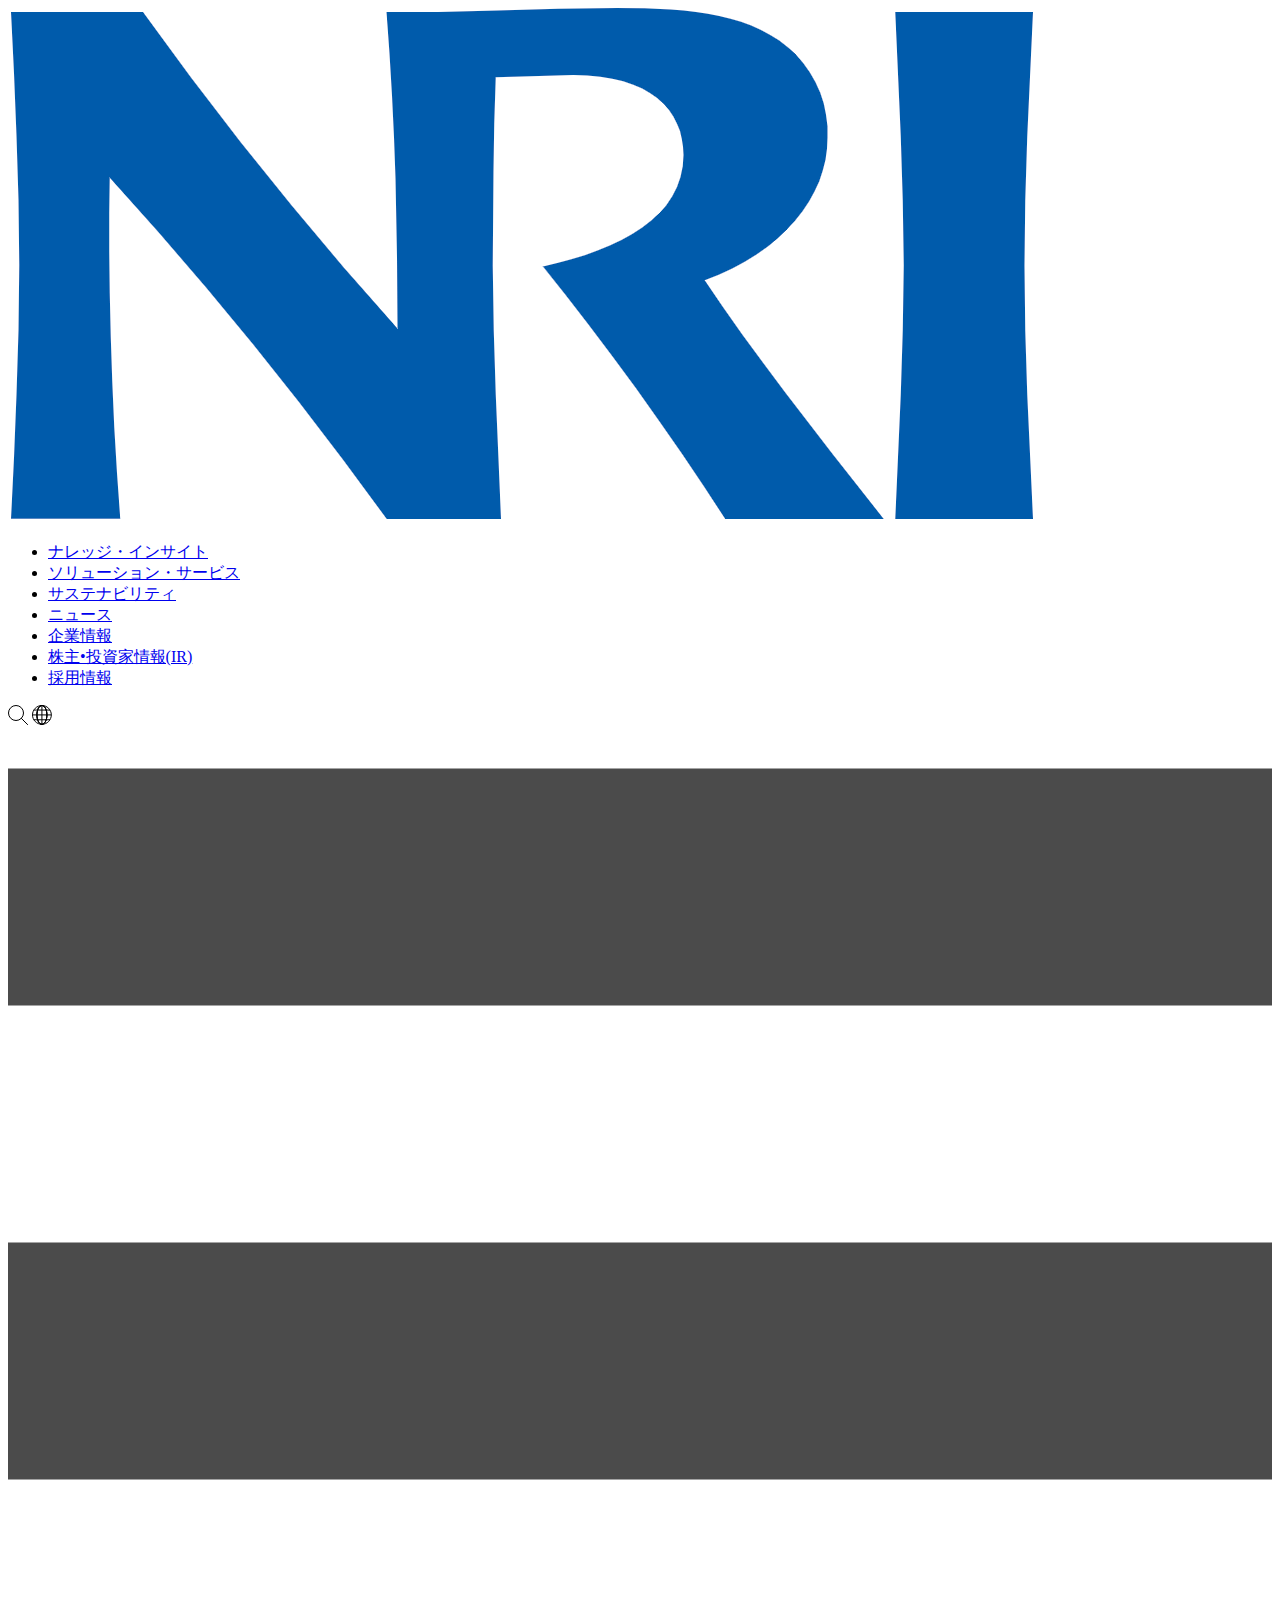
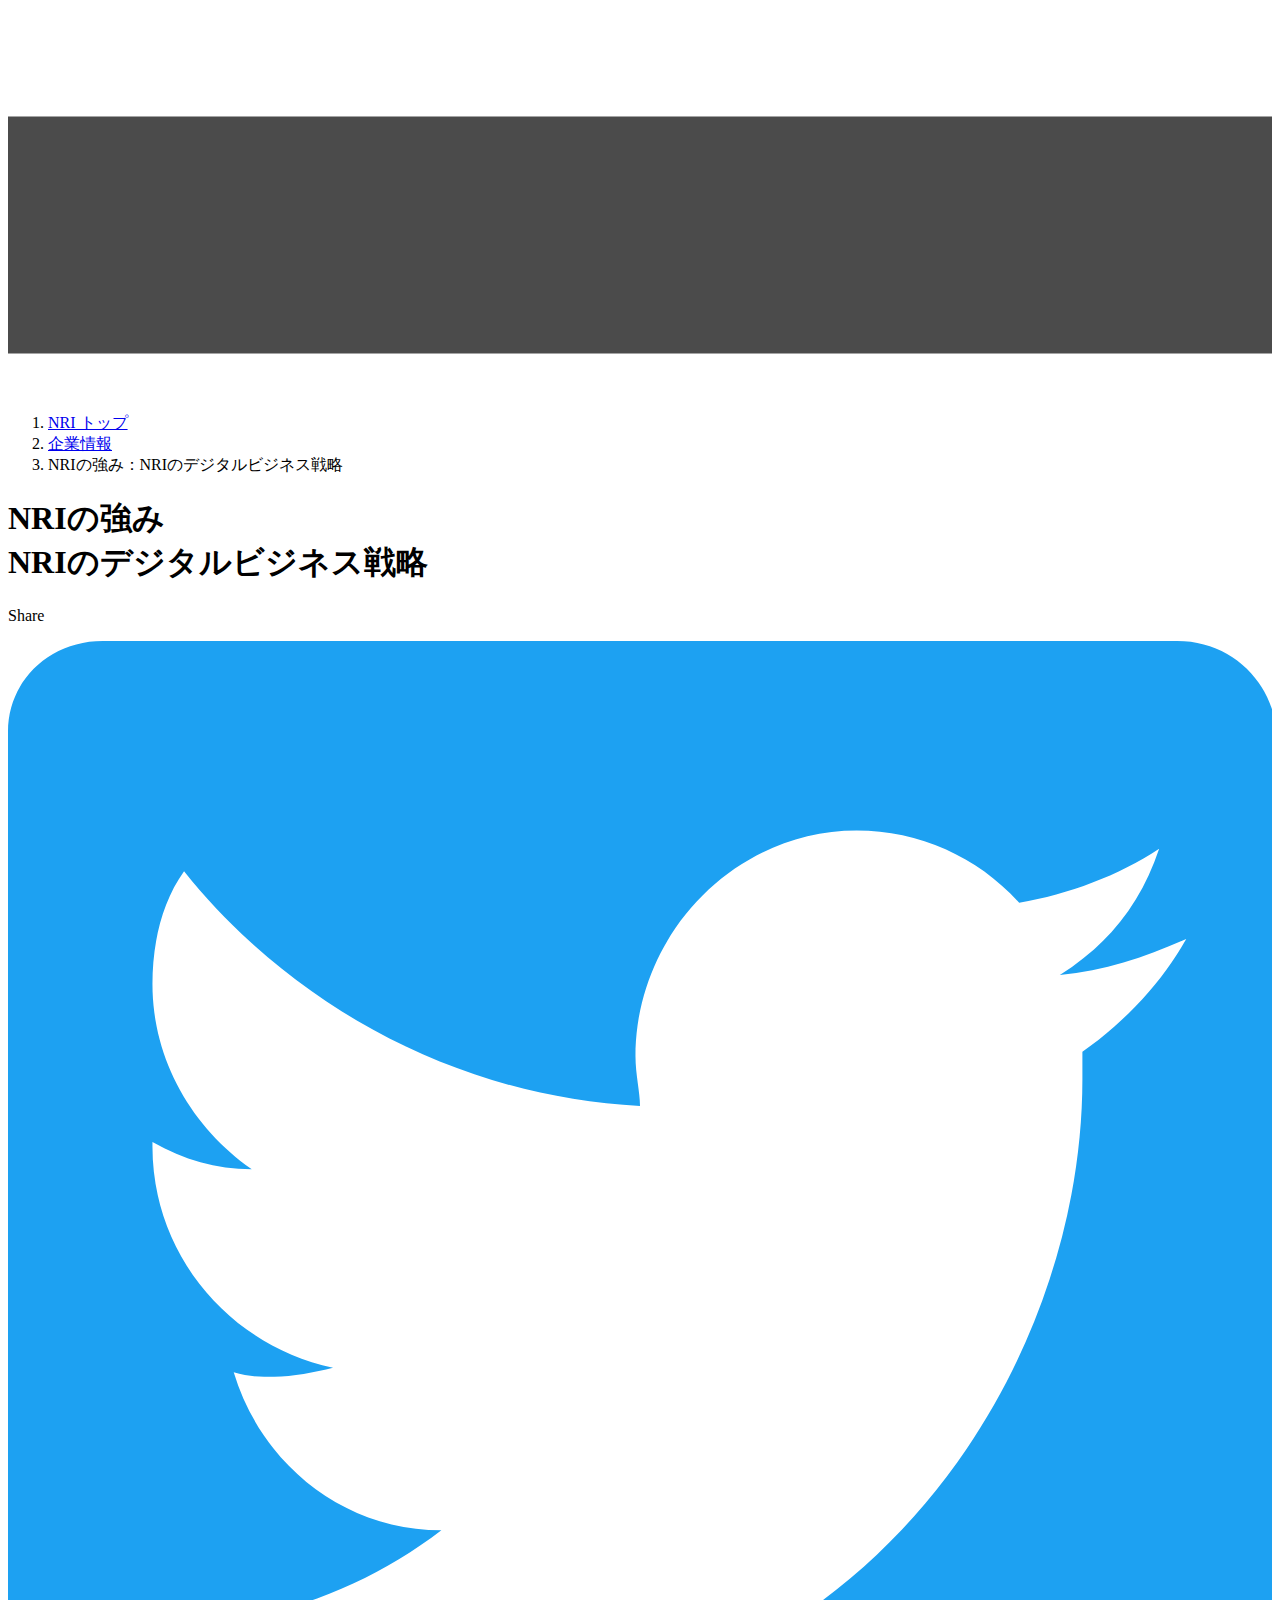
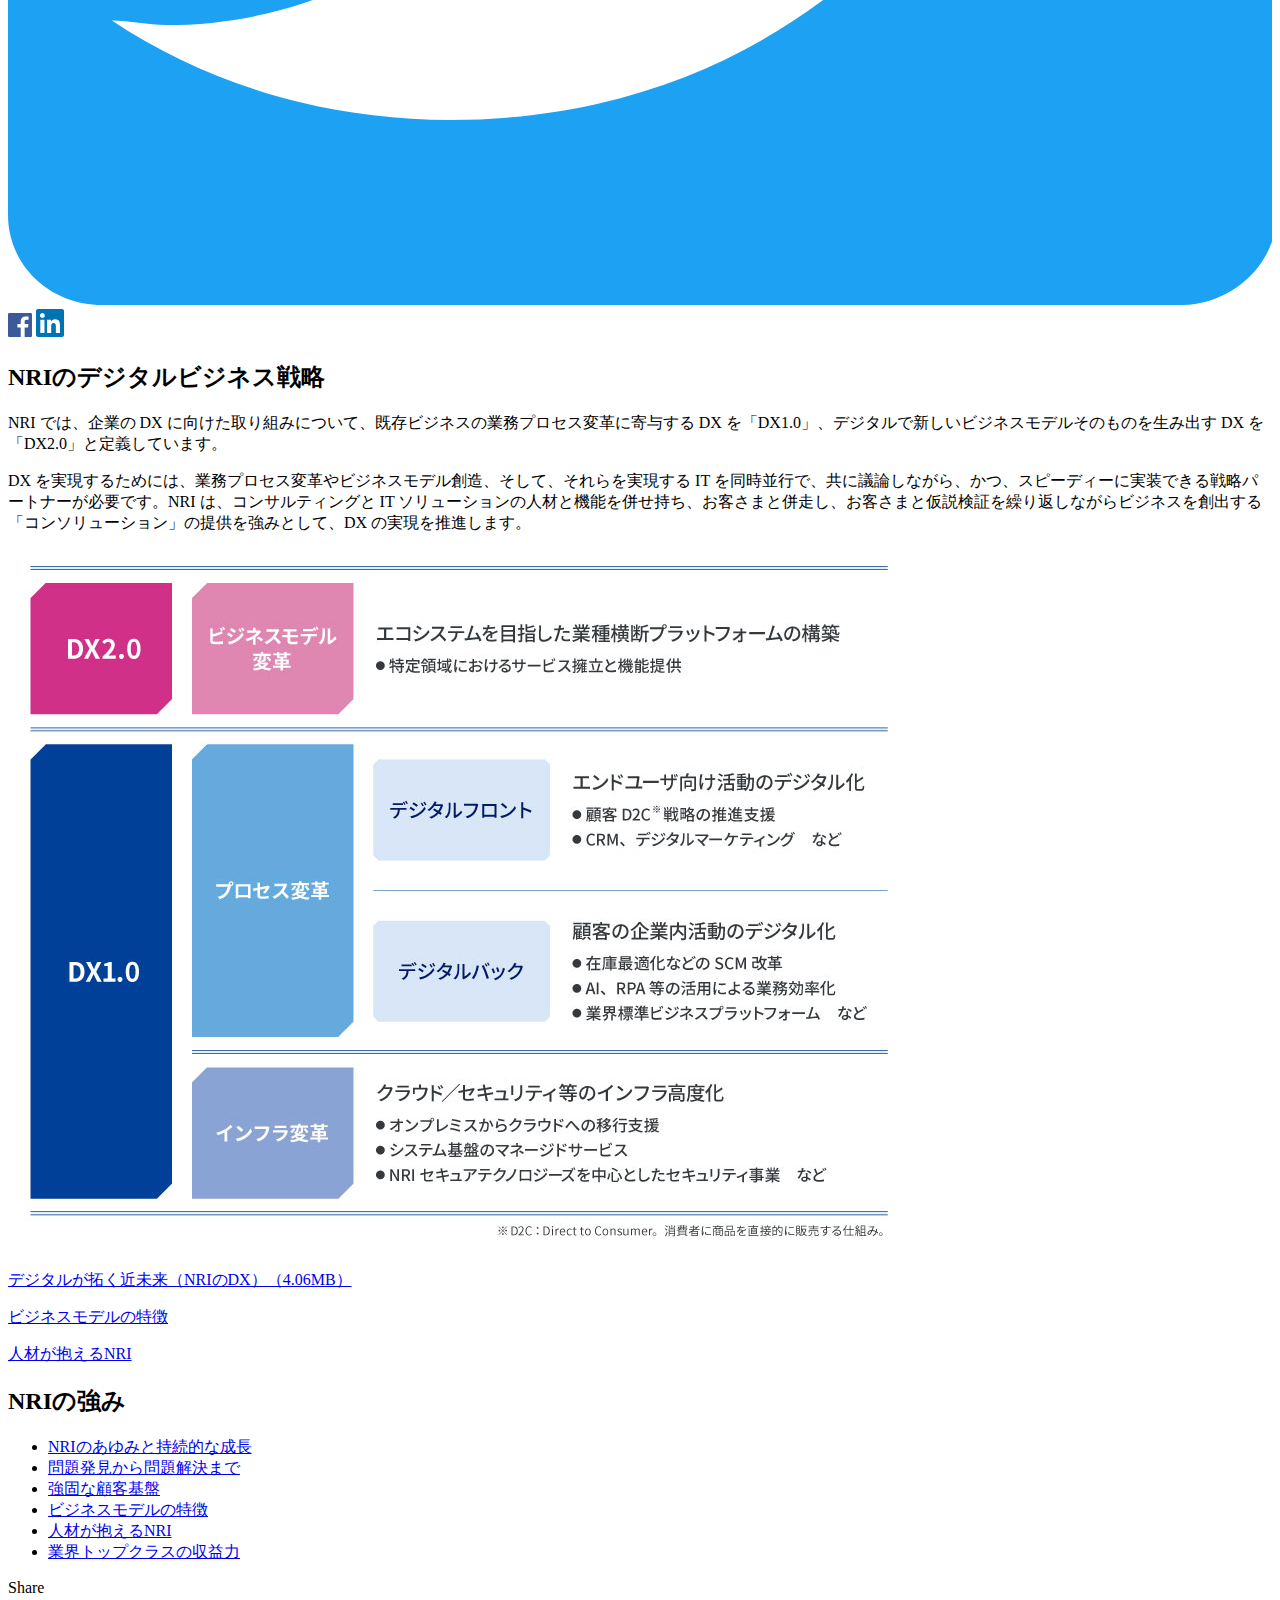
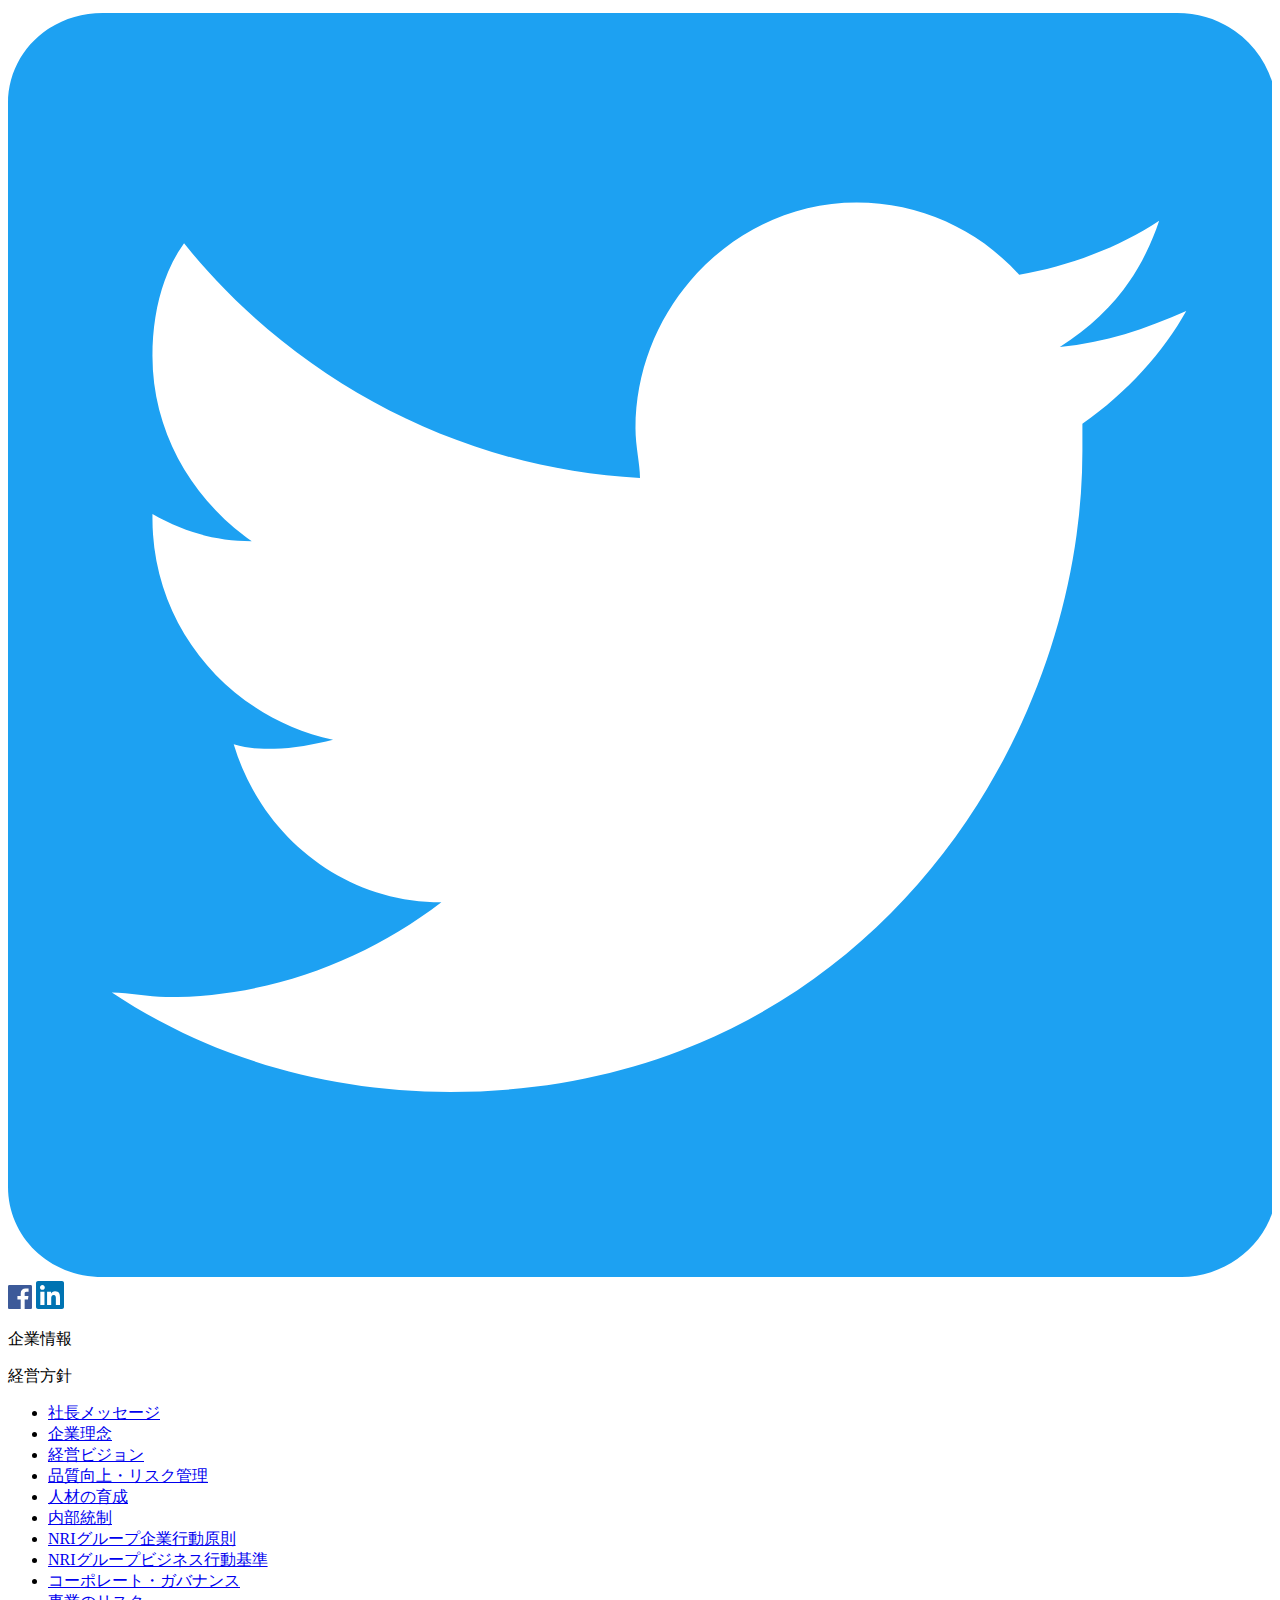
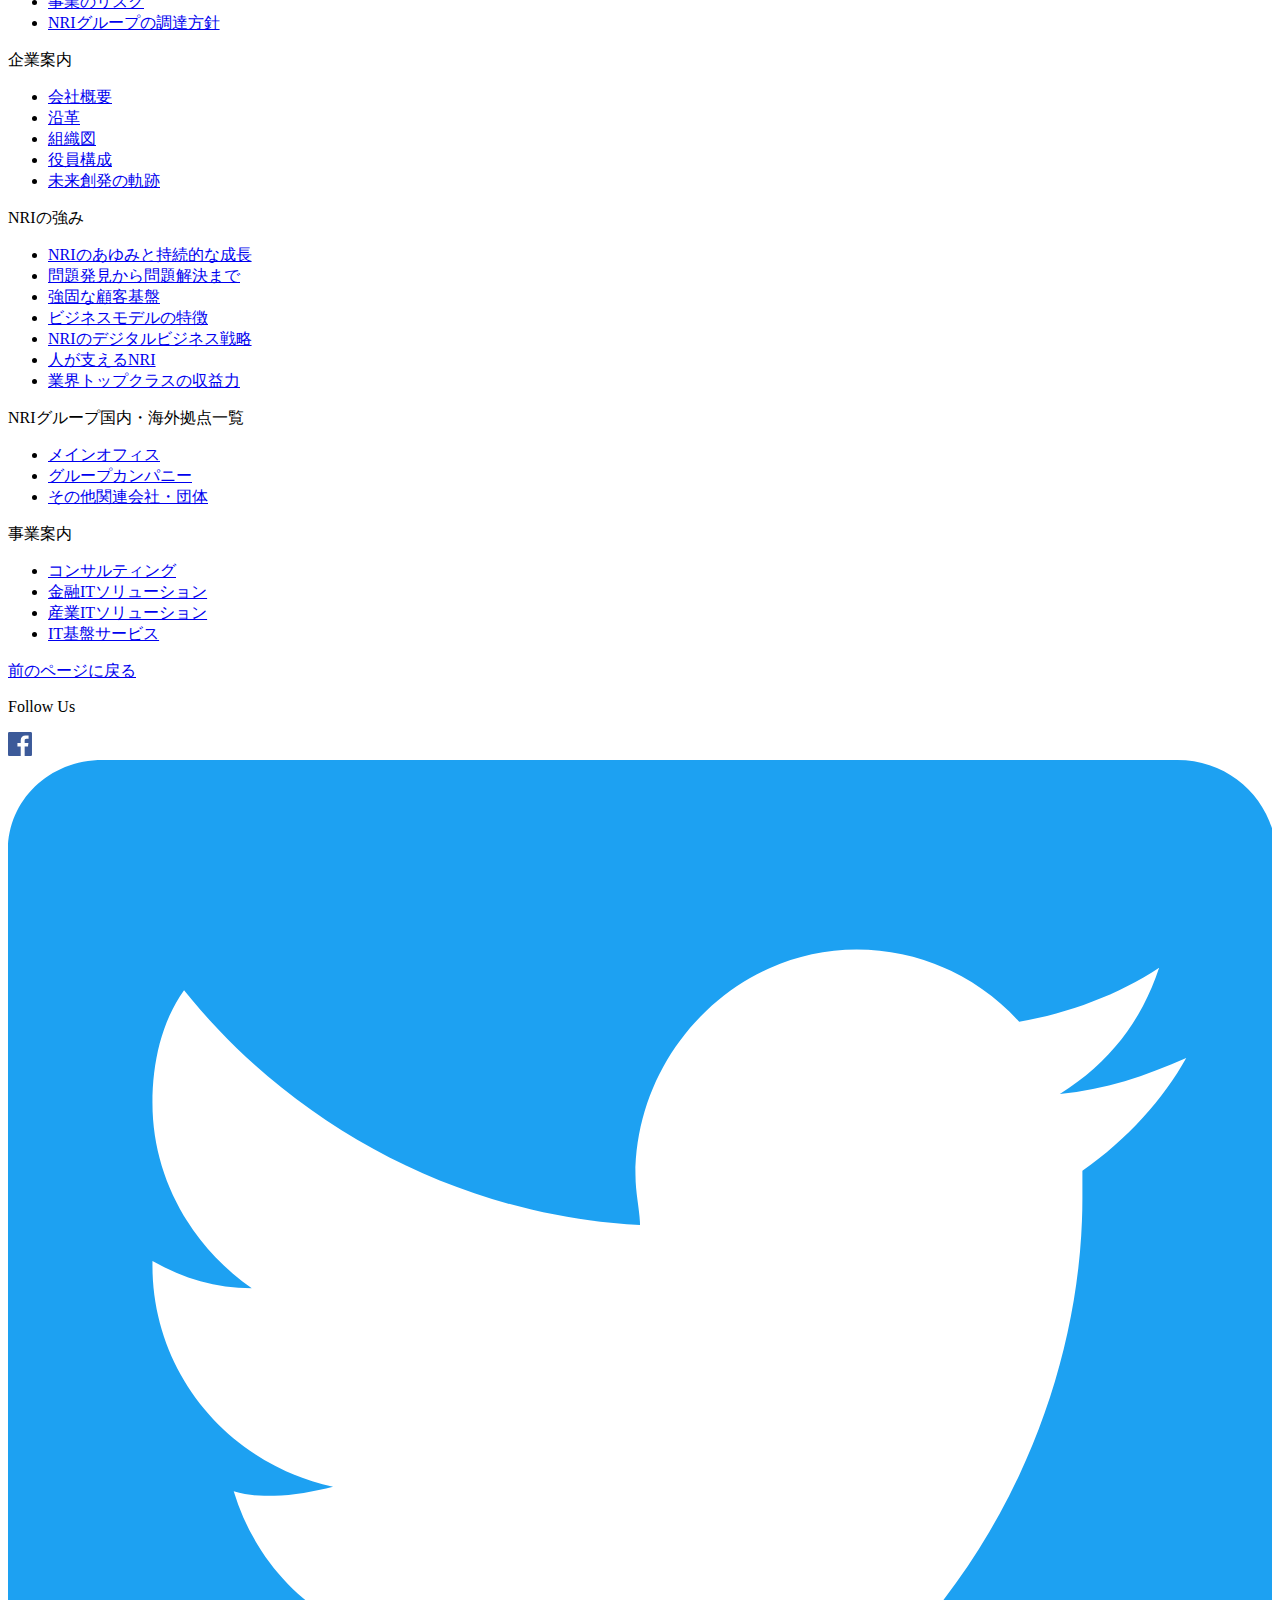
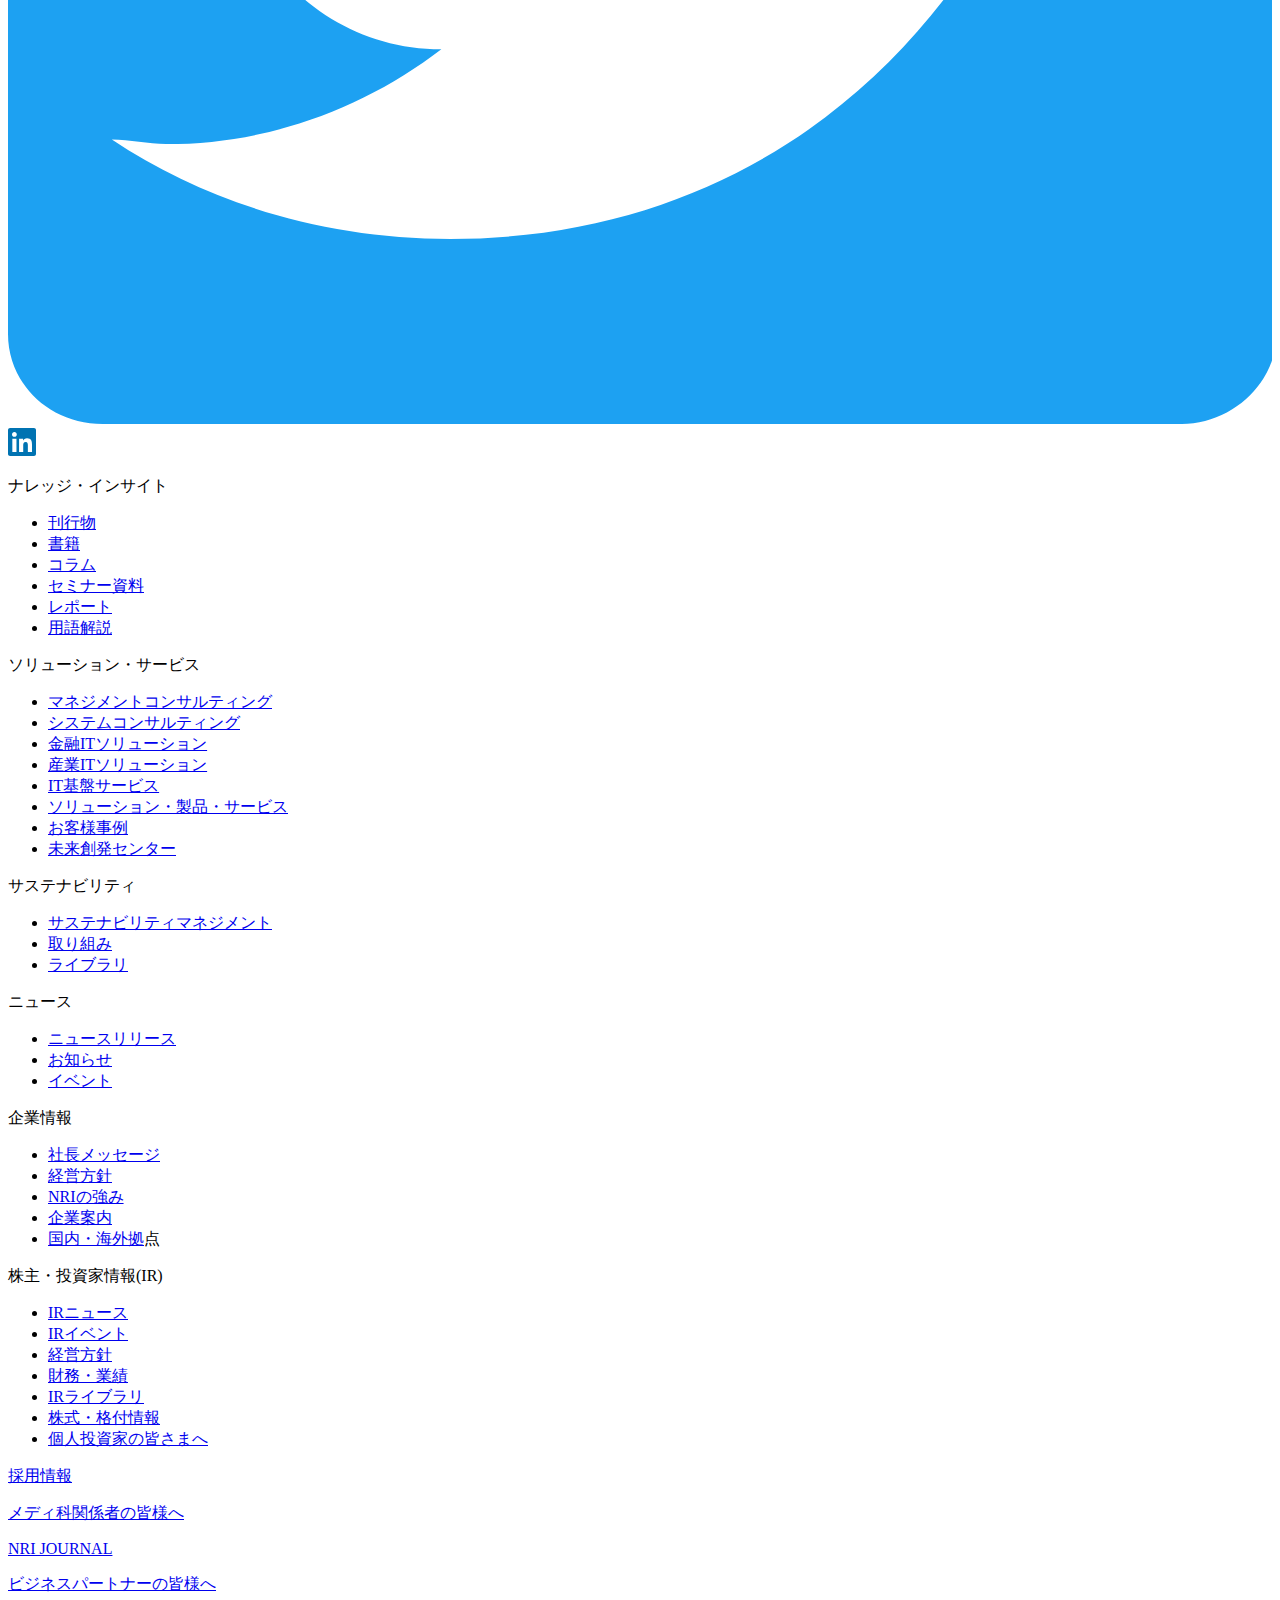
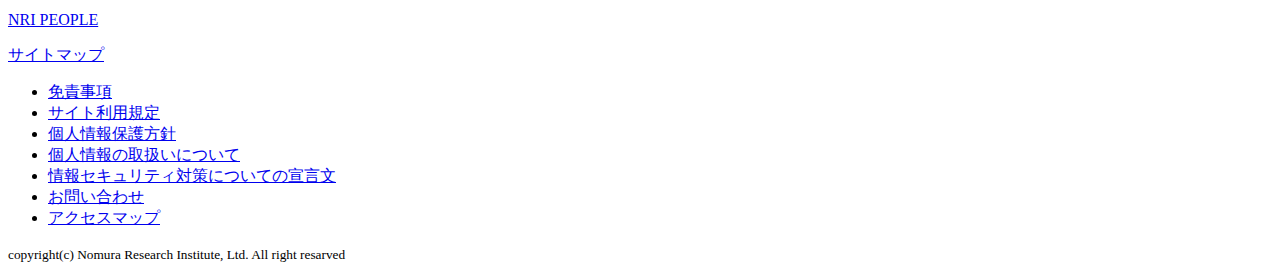
==== commit 89be3289: "listを変更しました。" ====
--- a/nri/index.html
+++ b/nri/index.html
@@ -84,51 +84,61 @@
 <nav>
     <div class="container nav-list">
         <p>企業情報</p>
-        <ul>
-            <li class="nav-list-top">経営方針</li>
-            <li><a href="#">社長メッセージ</a></li>
-            <li><a href="#">企業理念</a></li>
-            <li><a href="#">経営ビジョン</a></li>
-            <li><a href="#">品質向上・リスク管理</a></li>
-            <li><a href="#">人材の育成</a></li>
-            <li><a href="#">内部統制</a></li>
-            <li><a href="#">NRIグループ企業行動原則</a></li>
-            <li><a href="#">NRIグループビジネス行動基準</a></li>
-            <li><a href="#">コーポレート・ガバナンス</a></li>
-            <li><a href="#">事業のリスク</a></li>
-            <li><a href="#">NRIグループの調達方針</a></li>
-        </ul>
-        <ul>
-            <li class="nav-list-top">企業案内</li>
-            <li><a href="#">会社概要</a></li>
-            <li><a href="#">沿革</a></li>
-            <li><a href="#">組織図</a></li>
-            <li><a href="#">役員構成</a></li>
-            <li><a href="#">未来創発の軌跡</a></li>
-        </ul>
-        <ul>
-            <li class="nav-list-top">NRIの強み</li>
-            <li><a href="#">NRIのあゆみと持続的な成長</a></li>
-            <li><a href="#">問題発見から問題解決まで</a></li>
-            <li><a href="#">強固な顧客基盤</a></li>
-            <li><a href="#">ビジネスモデルの特徴</a></li>
-            <li><a href="#">NRIのデジタルビジネス戦略</a></li>
-            <li><a href="#">人が支えるNRI</a></li>
-            <li><a href="#">業界トップクラスの収益力</a></li>
-        </ul>
-        <ul>
-            <li class="nav-list-top">NRIグループ国内・海外拠点一覧</li>
-            <li><a href="#">メインオフィス</a></li>
-            <li><a href="#">グループカンパニー</a></li>
-            <li><a href="#">その他関連会社・団体</a></li>
-        </ul>
-        <ul>
-            <li class="nav-list-top">事業案内</li>
-            <li><a href="#">コンサルティング</a></li>
-            <li><a href="#">金融ITソリューション</a></li>
-            <li><a href="#">産業ITソリューション</a></li>
-            <li><a href="#">IT基盤サービス</a></li>
-        </ul>
+        <div>
+            <p class="nav-list-top">経営方針</p>
+            <ul>
+                <li><a href="#">社長メッセージ</a></li>
+                <li><a href="#">企業理念</a></li>
+                <li><a href="#">経営ビジョン</a></li>
+                <li><a href="#">品質向上・リスク管理</a></li>
+                <li><a href="#">人材の育成</a></li>
+                <li><a href="#">内部統制</a></li>
+                <li><a href="#">NRIグループ企業行動原則</a></li>
+                <li><a href="#">NRIグループビジネス行動基準</a></li>
+                <li><a href="#">コーポレート・ガバナンス</a></li>
+                <li><a href="#">事業のリスク</a></li>
+                <li><a href="#">NRIグループの調達方針</a></li>
+            </ul>
+        </div>
+        <div>
+            <p class="nav-list-top">企業案内</p>
+            <ul>
+                <li><a href="#">会社概要</a></li>
+                <li><a href="#">沿革</a></li>
+                <li><a href="#">組織図</a></li>
+                <li><a href="#">役員構成</a></li>
+                <li><a href="#">未来創発の軌跡</a></li>
+            </ul>
+        </div>
+        <div>
+            <p class="nav-list-top">NRIの強み</p>
+            <ul>
+                <li><a href="#">NRIのあゆみと持続的な成長</a></li>
+                <li><a href="#">問題発見から問題解決まで</a></li>
+                <li><a href="#">強固な顧客基盤</a></li>
+                <li><a href="#">ビジネスモデルの特徴</a></li>
+                <li><a href="#">NRIのデジタルビジネス戦略</a></li>
+                <li><a href="#">人が支えるNRI</a></li>
+                <li><a href="#">業界トップクラスの収益力</a></li>
+            </ul>
+        </div>
+        <div>
+            <p class="nav-list-top">NRIグループ国内・海外拠点一覧</p>
+            <ul>
+                <li><a href="#">メインオフィス</a></li>
+                <li><a href="#">グループカンパニー</a></li>
+                <li><a href="#">その他関連会社・団体</a></li>
+            </ul>
+        </div>
+        <div>
+            <p class="nav-list-top">事業案内</p>
+            <ul>
+                <li><a href="#">コンサルティング</a></li>
+                <li><a href="#">金融ITソリューション</a></li>
+                <li><a href="#">産業ITソリューション</a></li>
+                <li><a href="#">IT基盤サービス</a></li>
+            </ul>
+        </div>
         <p><a href="#">前のページに戻る</a></p>
     </div>
 </nav>
@@ -143,56 +153,68 @@
             <a href="#"><img src="images/icon-linkedin.svg" alt="リクトインのロゴ"></a>
         </div><!-- /.follow -->
         <div class="footer-list">
-            <ul>
-                <li class="footer-list-top">ナレッジ・インサイト</li>
-                <li><a href="#">刊行物</a></li>
-                <li><a href="#">書籍</a></li>
-                <li><a href="#">コラム</a></li>
-                <li><a href="#">セミナー資料</a></li>
-                <li><a href="#">レポート</a></li>
-                <li><a href="#">用語解説</a></li>
-            </ul>
-            <ul>
-                <li class="footer-list-top">ソリューション・サービス</li>
-                <li><a href="#">マネジメントコンサルティング</a></li>
-                <li><a href="#">システムコンサルティング</a></li>
-                <li><a href="#">金融ITソリューション</a></li>
-                <li><a href="#">産業ITソリューション</a></li>
-                <li><a href="#">IT基盤サービス</a></li>
-                <li><a href="#">ソリューション・製品・サービス</a></li>
-                <li><a href="#">お客様事例</a></li>
-                <li><a href="#">未来創発センター</a></li>
-            </ul>
-            <ul>
-                <li class="footer-list-top">サステナビリティ</li>
-                <li><a href="#">サステナビリティマネジメント</a></li>
-                <li><a href="#">取り組み</a></li>
-                <li><a href="#">ライブラリ</a></li>
-            </ul>
-            <ul>
-                <li class="footer-list-top">ニュース</li>
-                <li><a href="#">ニュースリリース</a></li>
-                <li><a href="#">お知らせ</a></li>
-                <li><a href="#">イベント</a></li>
-            </ul>
-            <ul>
-                <li class="footer-list-top">企業情報</li>
-                <li><a href="#">社長メッセージ</a></li>
-                <li><a href="#">経営方針</a></li>
-                <li><a href="#">NRIの強み</a></li>
-                <li><a href="#">企業案内</a></li>
-                <li><a href="#">国内・海外拠</a>点</li>
-            </ul>
-            <ul>
-                <li class="footer-list-top">株主・投資家情報(IR)</li>
-                <li><a href="#">IRニュース</a></li>
-                <li><a href="#">IRイベント</a></li>
-                <li><a href="#">経営方針</a></li>
-                <li><a href="#">財務・業績</a></li>
-                <li><a href="#">IRライブラリ</a></li>
-                <li><a href="#">株式・格付情報</a></li>
-                <li><a href="#">個人投資家の皆さまへ</a></li>
-            </ul>
+            <div>
+                <p class="footer-list-top">ナレッジ・インサイト</p>
+                <ul>
+                    <li><a href="#">刊行物</a></li>
+                    <li><a href="#">書籍</a></li>
+                    <li><a href="#">コラム</a></li>
+                    <li><a href="#">セミナー資料</a></li>
+                    <li><a href="#">レポート</a></li>
+                    <li><a href="#">用語解説</a></li>
+                </ul>
+            </div>
+            <div>
+                <p class="footer-list-top">ソリューション・サービス</p>
+                <ul>
+                    <li><a href="#">マネジメントコンサルティング</a></li>
+                    <li><a href="#">システムコンサルティング</a></li>
+                    <li><a href="#">金融ITソリューション</a></li>
+                    <li><a href="#">産業ITソリューション</a></li>
+                    <li><a href="#">IT基盤サービス</a></li>
+                    <li><a href="#">ソリューション・製品・サービス</a></li>
+                    <li><a href="#">お客様事例</a></li>
+                    <li><a href="#">未来創発センター</a></li>
+                </ul>
+            </div>
+            <div>
+                <p class="footer-list-top">サステナビリティ</p>
+                <ul>
+                    <li><a href="#">サステナビリティマネジメント</a></li>
+                    <li><a href="#">取り組み</a></li>
+                    <li><a href="#">ライブラリ</a></li>
+                </ul>
+            </div>
+            <div>
+                <p class="footer-list-top">ニュース</p>
+                <ul>
+                    <li><a href="#">ニュースリリース</a></li>
+                    <li><a href="#">お知らせ</a></li>
+                    <li><a href="#">イベント</a></li>
+                </ul>
+            </div>
+            <div>
+              <p class="footer-list-top">企業情報</p>
+                <ul>
+                    <li><a href="#">社長メッセージ</a></li>
+                    <li><a href="#">経営方針</a></li>
+                    <li><a href="#">NRIの強み</a></li>
+                    <li><a href="#">企業案内</a></li>
+                    <li><a href="#">国内・海外拠</a>点</li>
+                </ul>
+            </div>
+            <div>
+            <p class="footer-list-top">株主・投資家情報(IR)</p>
+                <ul>
+                    <li><a href="#">IRニュース</a></li>
+                    <li><a href="#">IRイベント</a></li>
+                    <li><a href="#">経営方針</a></li>
+                    <li><a href="#">財務・業績</a></li>
+                    <li><a href="#">IRライブラリ</a></li>
+                    <li><a href="#">株式・格付情報</a></li>
+                    <li><a href="#">個人投資家の皆さまへ</a></li>
+                </ul>
+            </div>
             <p><a href="#">採用情報</a></p>
             <p><a href="#">メディ科関係者の皆様へ</a></p>
             <p><a href="#">NRI JOURNAL</a></p>
@@ -209,7 +231,7 @@
             <li><a href="#">お問い合わせ</a></li>
             <li><a href="#">アクセスマップ</a></li>
         </ul>
-        <small>copyright(c) Nomura Research Institute, Ltd. All rights resarved</small>
+        <small>copyright(c) Nomura Research Institute, Ltd. All right resarved</small>
     </div><!-- ./container header-container -->
 </footer><!-- /.footer -->
 </body>
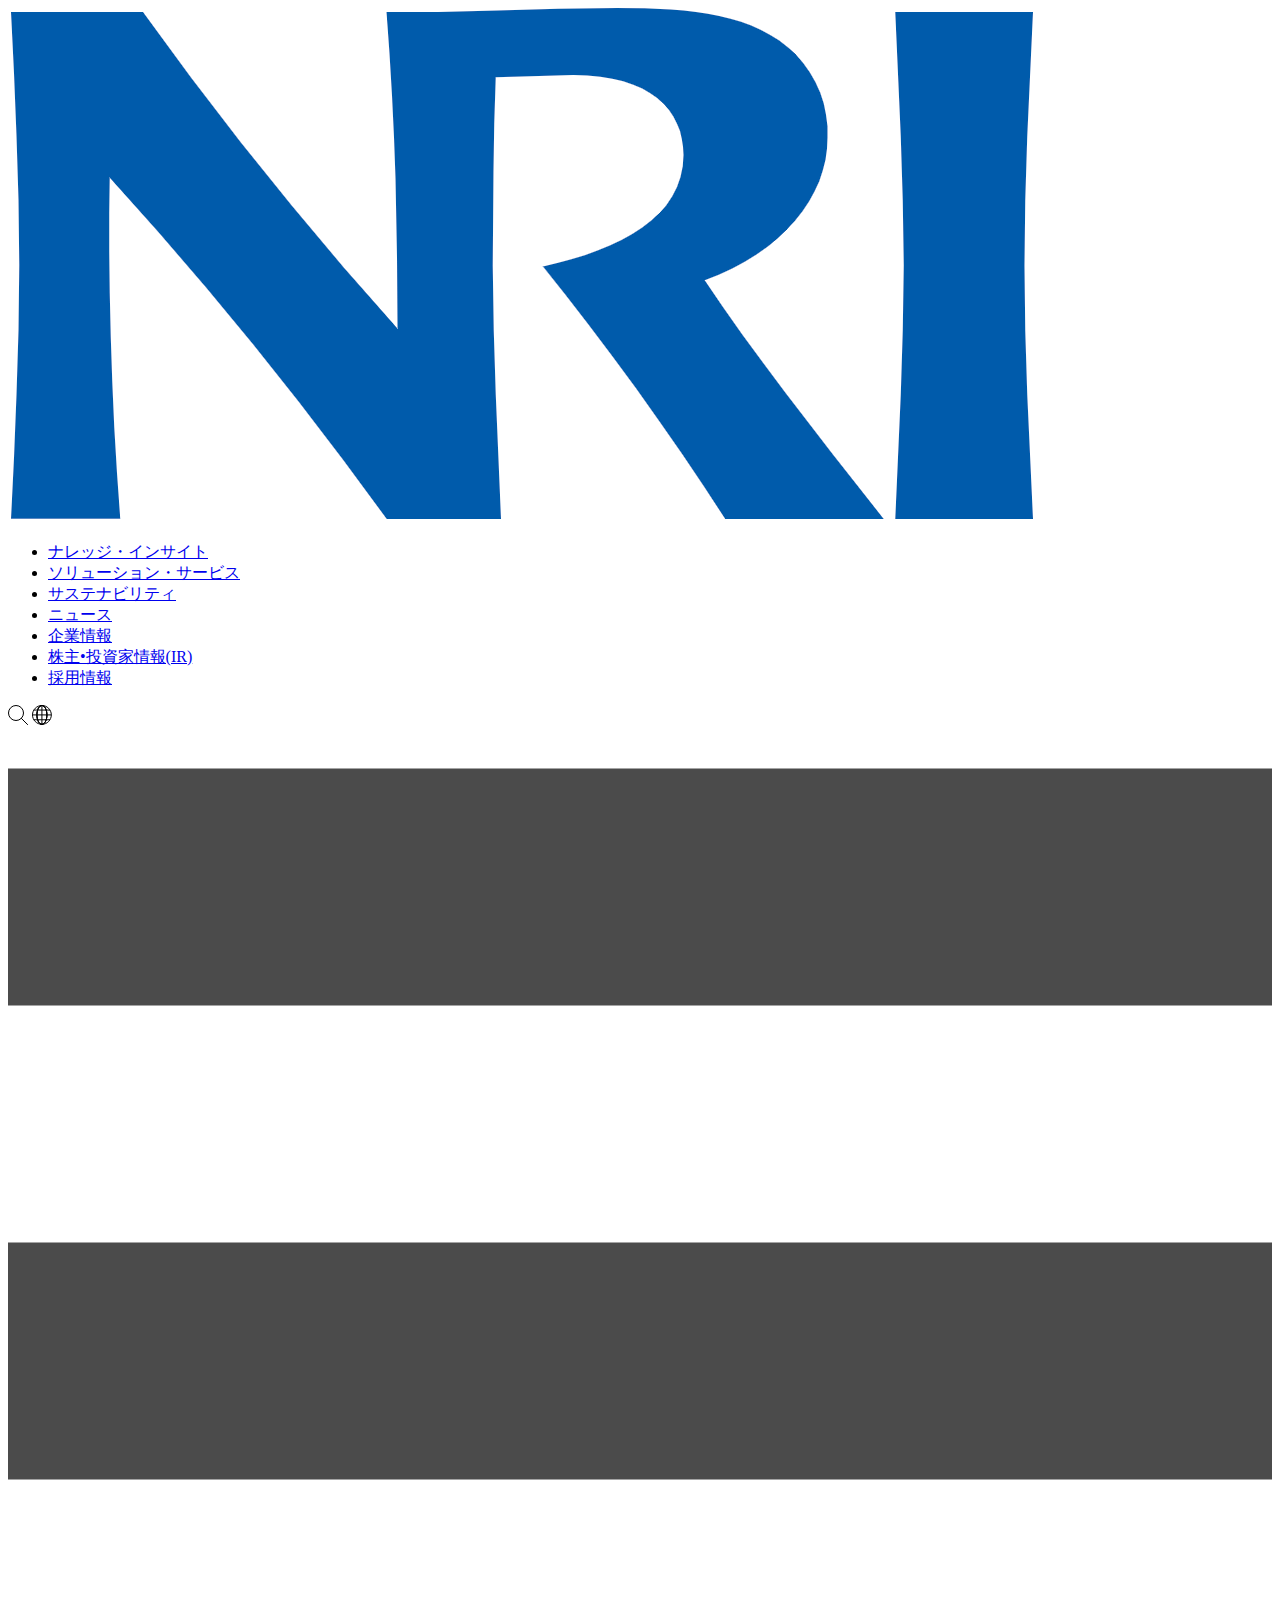
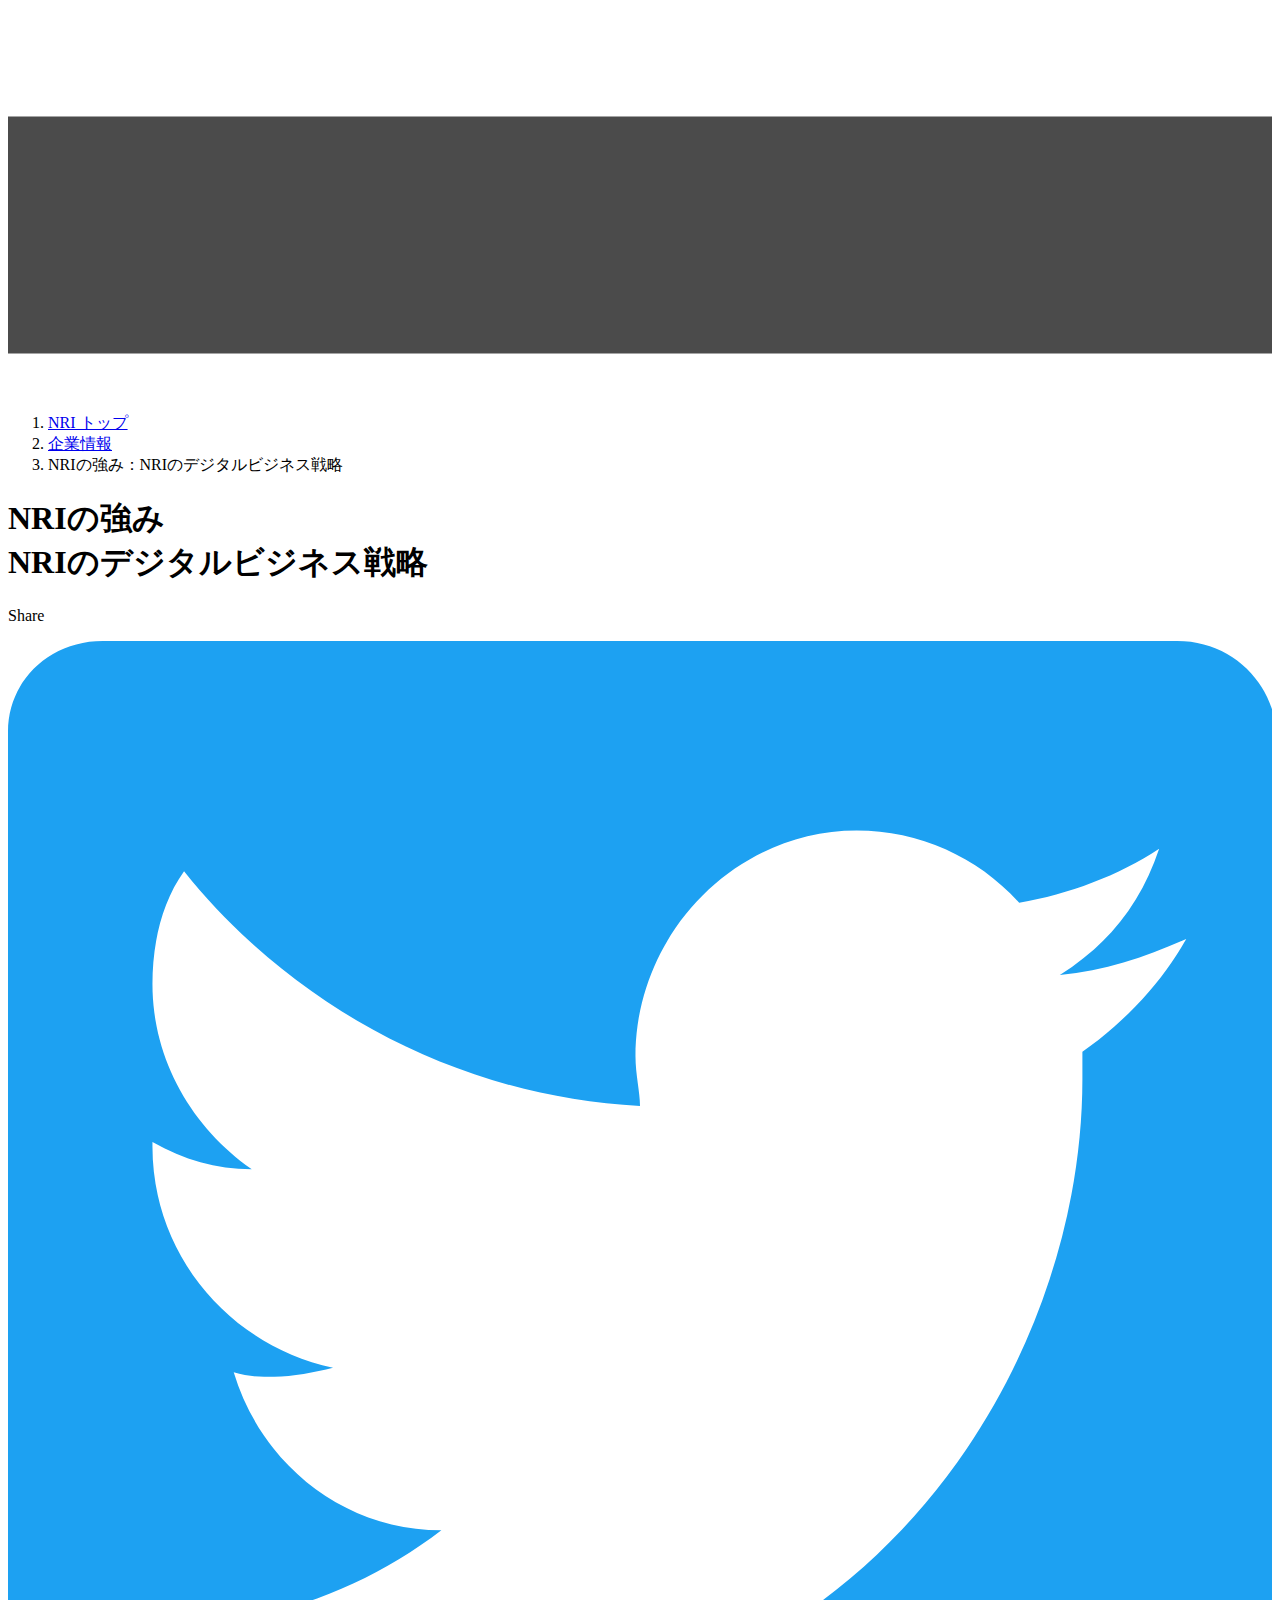
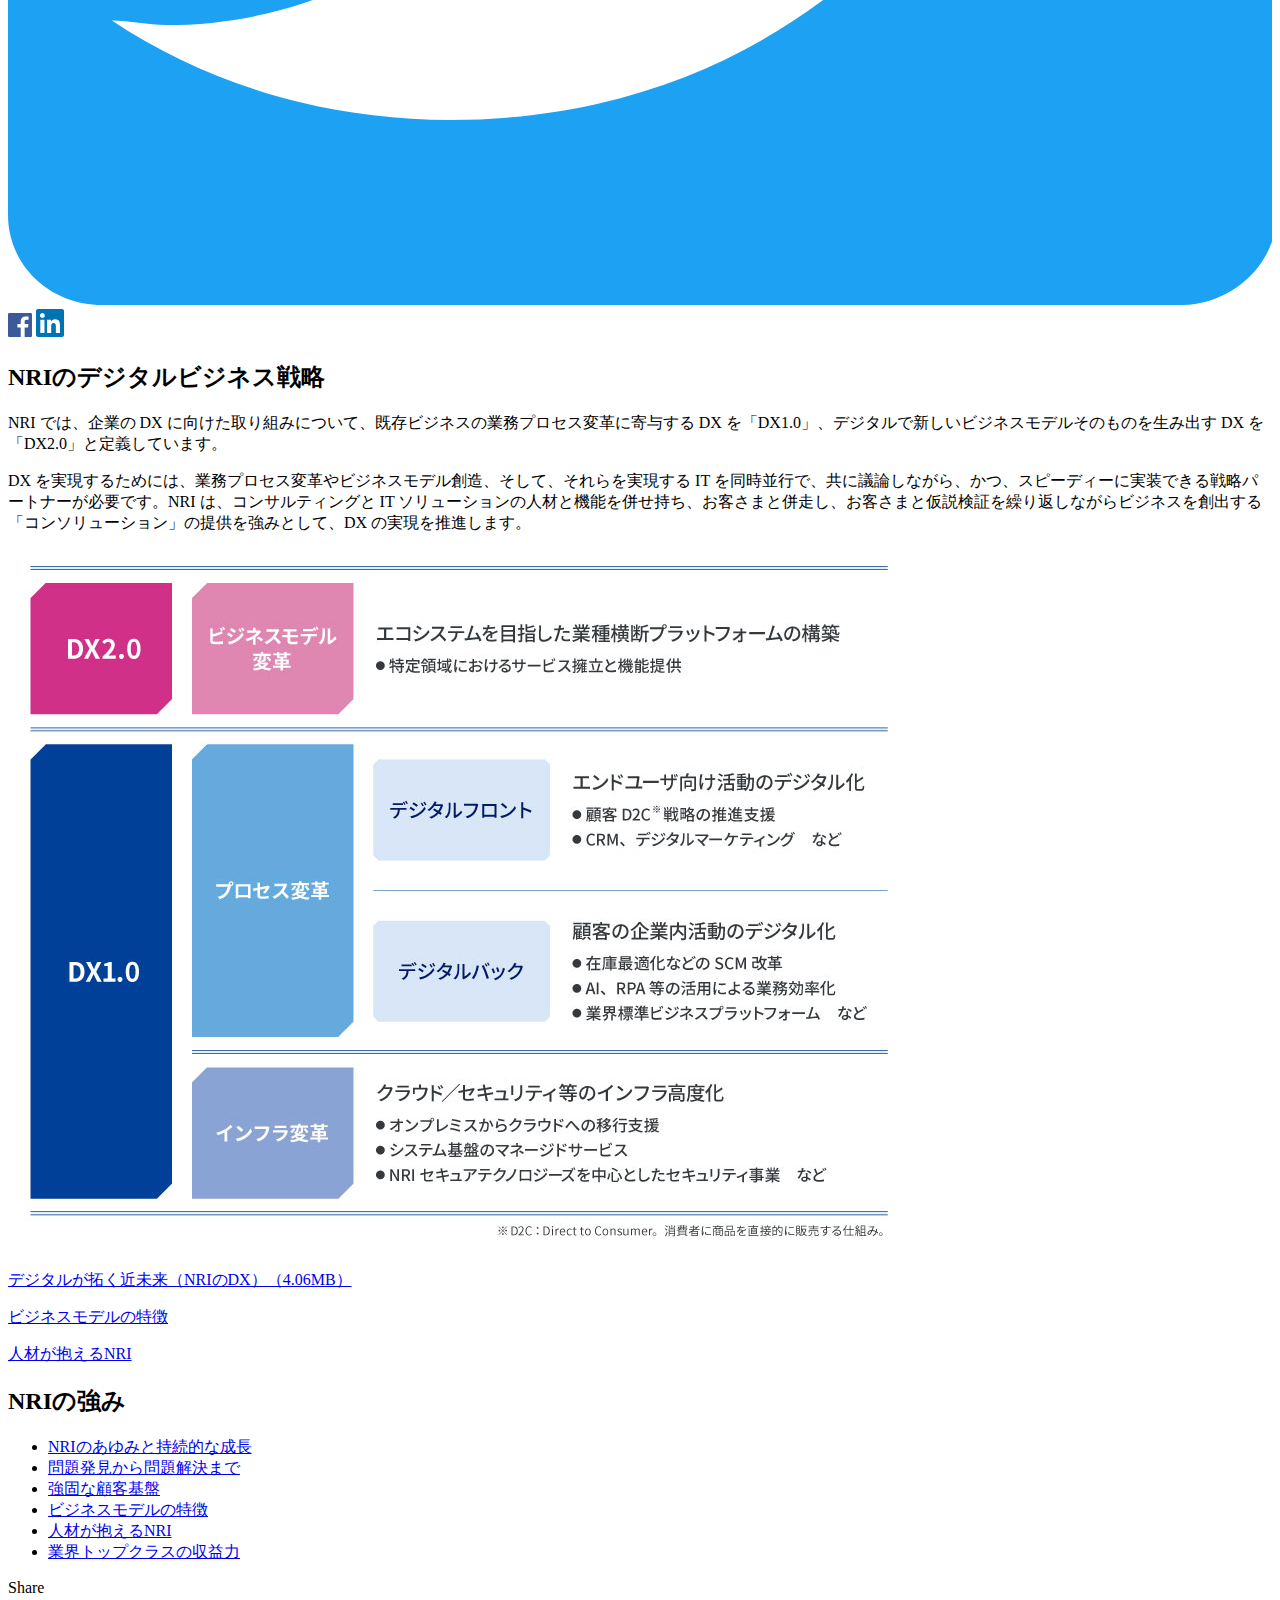
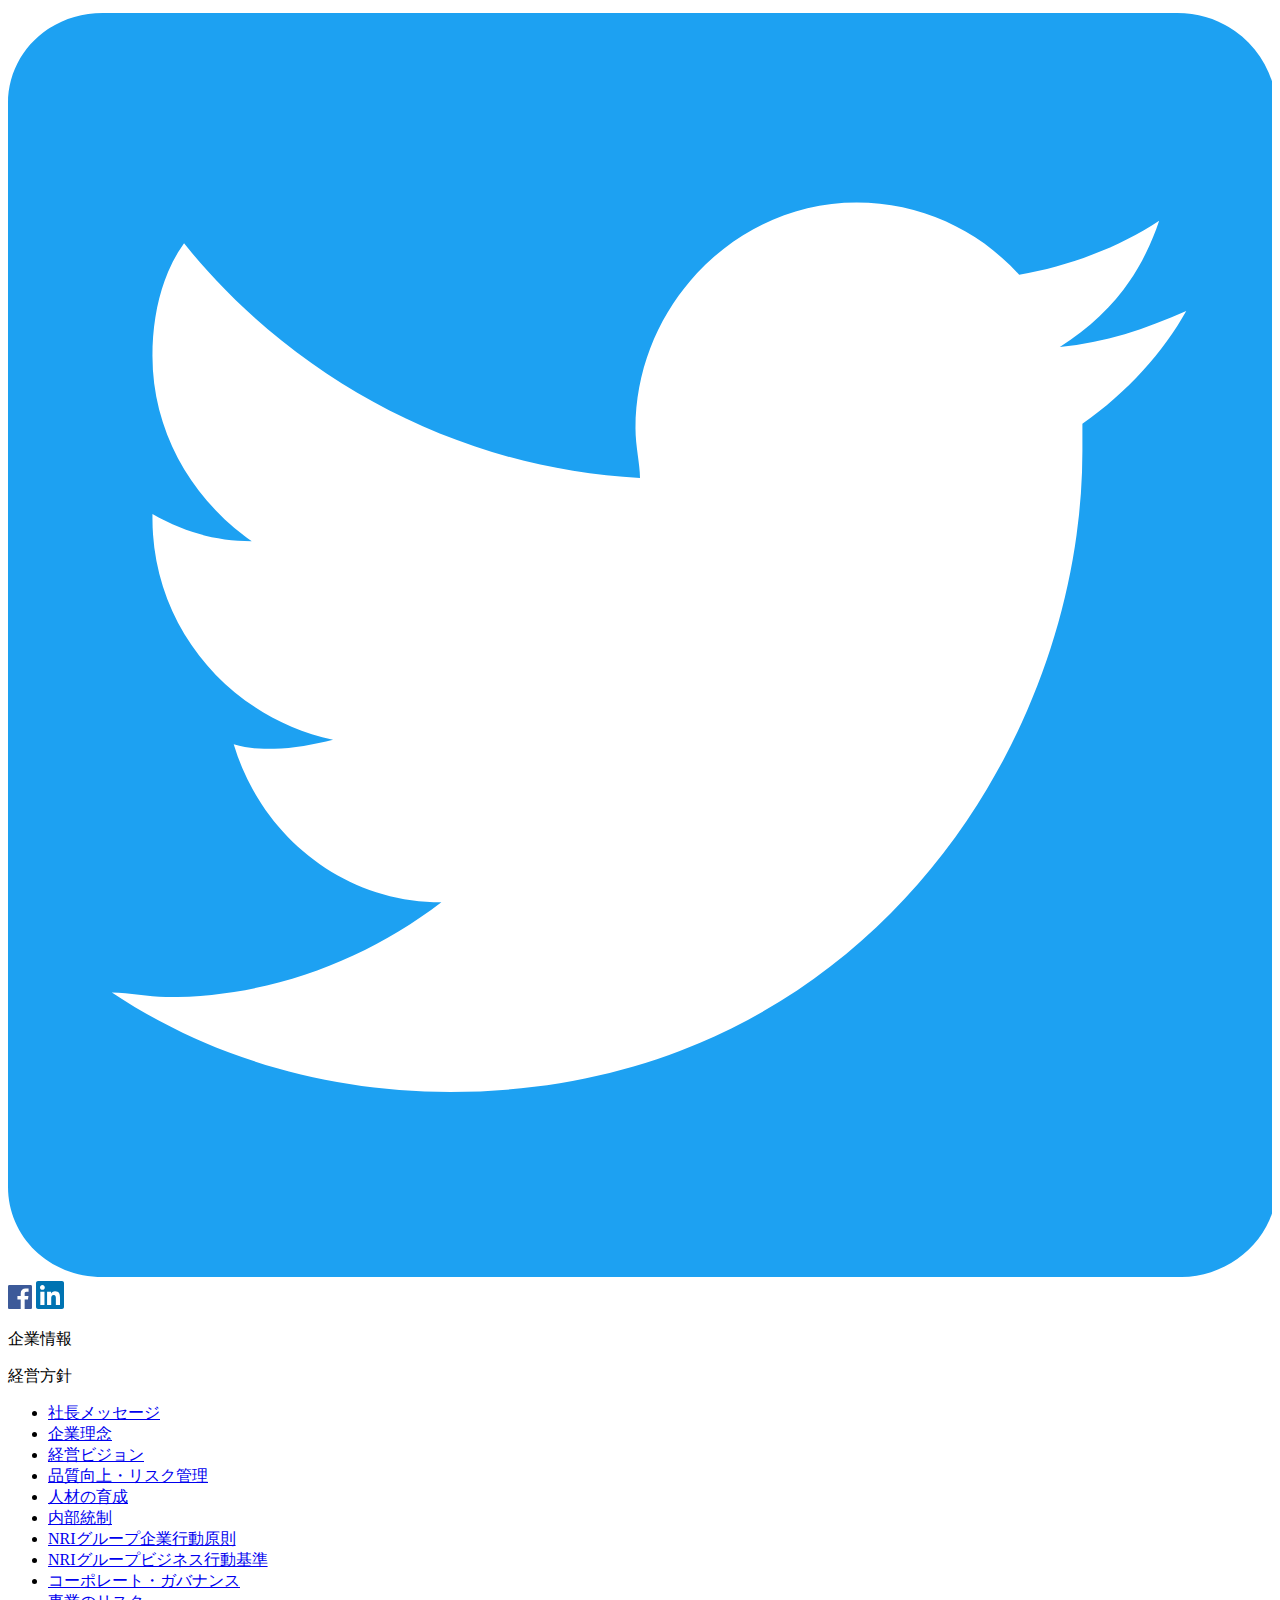
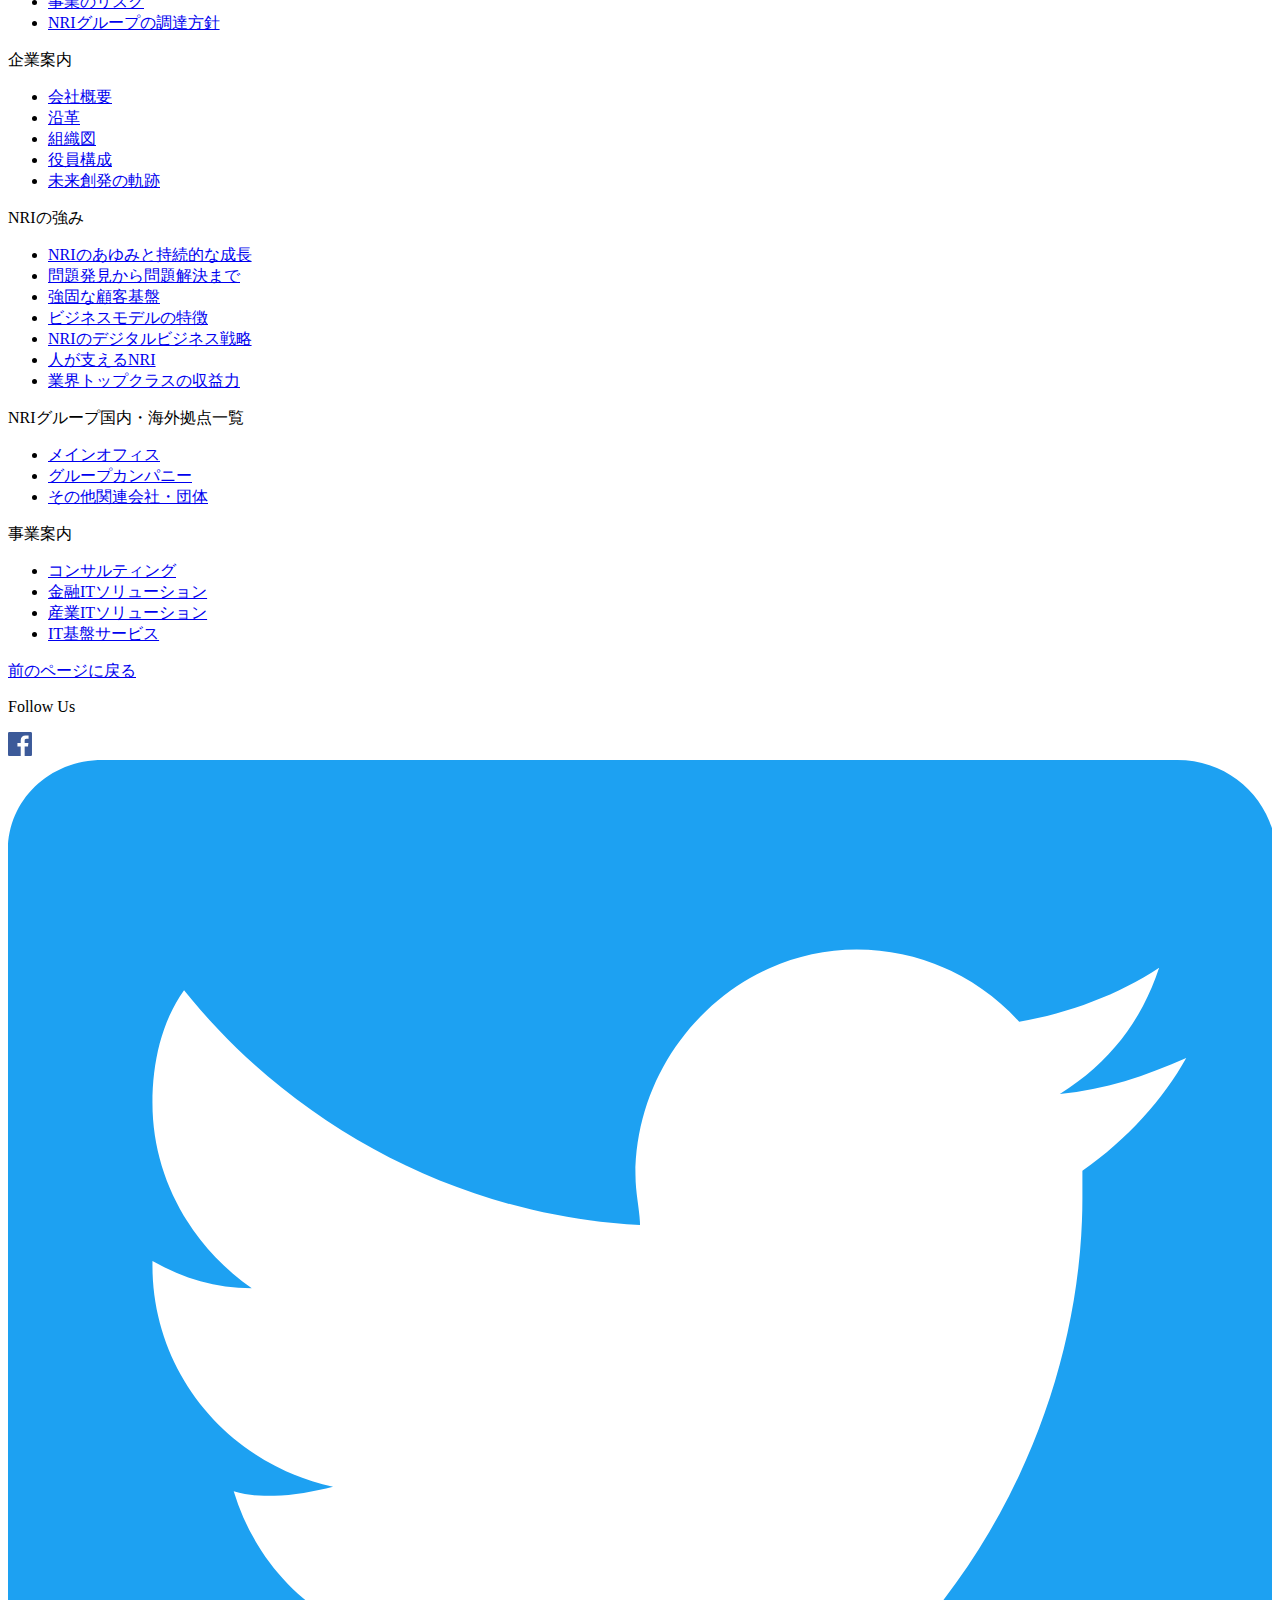
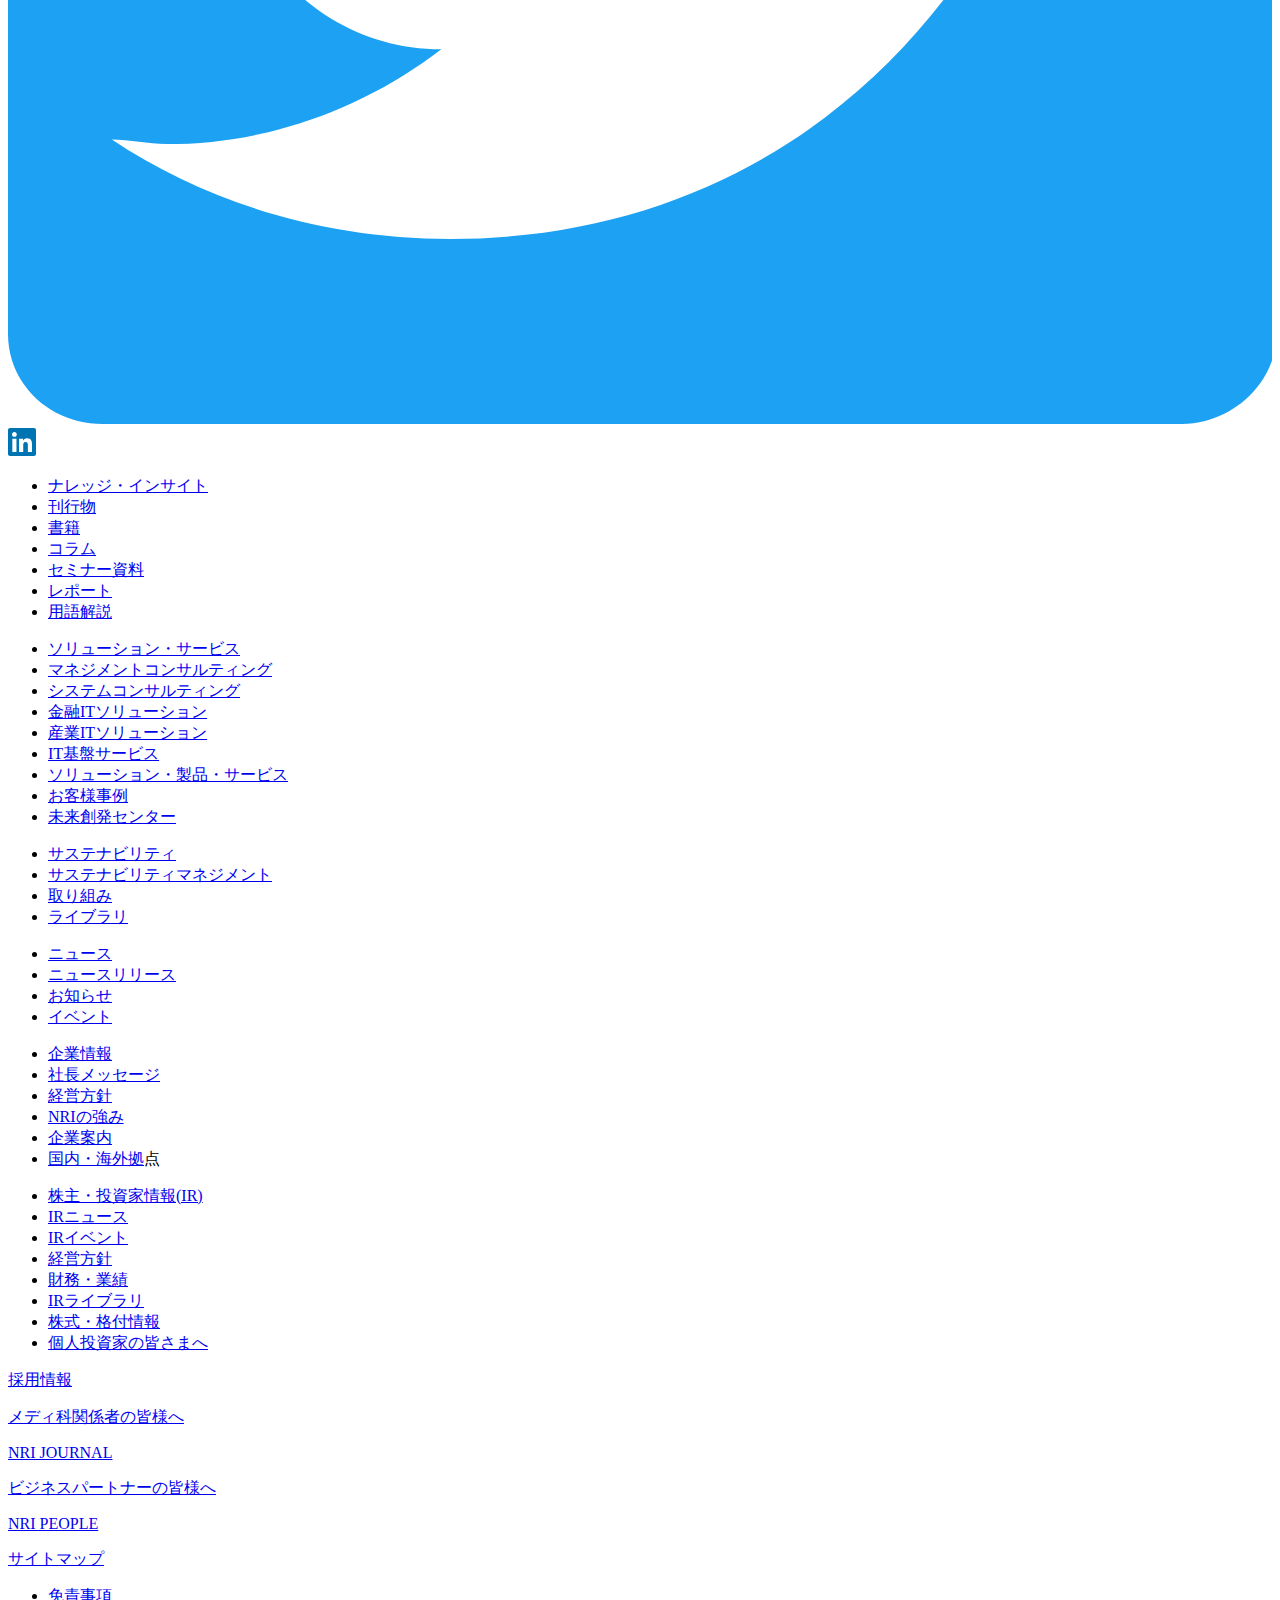
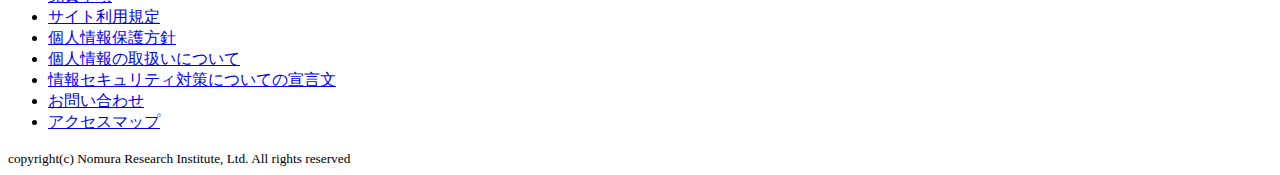
==== commit 454d425c: "誤字の修正、footer-listの変更" ====
--- a/nri/index.html
+++ b/nri/index.html
@@ -153,68 +153,56 @@
             <a href="#"><img src="images/icon-linkedin.svg" alt="リクトインのロゴ"></a>
         </div><!-- /.follow -->
         <div class="footer-list">
-            <div>
-                <p class="footer-list-top">ナレッジ・インサイト</p>
-                <ul>
-                    <li><a href="#">刊行物</a></li>
-                    <li><a href="#">書籍</a></li>
-                    <li><a href="#">コラム</a></li>
-                    <li><a href="#">セミナー資料</a></li>
-                    <li><a href="#">レポート</a></li>
-                    <li><a href="#">用語解説</a></li>
-                </ul>
-            </div>
-            <div>
-                <p class="footer-list-top">ソリューション・サービス</p>
-                <ul>
-                    <li><a href="#">マネジメントコンサルティング</a></li>
-                    <li><a href="#">システムコンサルティング</a></li>
-                    <li><a href="#">金融ITソリューション</a></li>
-                    <li><a href="#">産業ITソリューション</a></li>
-                    <li><a href="#">IT基盤サービス</a></li>
-                    <li><a href="#">ソリューション・製品・サービス</a></li>
-                    <li><a href="#">お客様事例</a></li>
-                    <li><a href="#">未来創発センター</a></li>
-                </ul>
-            </div>
-            <div>
-                <p class="footer-list-top">サステナビリティ</p>
-                <ul>
-                    <li><a href="#">サステナビリティマネジメント</a></li>
-                    <li><a href="#">取り組み</a></li>
-                    <li><a href="#">ライブラリ</a></li>
-                </ul>
-            </div>
-            <div>
-                <p class="footer-list-top">ニュース</p>
-                <ul>
-                    <li><a href="#">ニュースリリース</a></li>
-                    <li><a href="#">お知らせ</a></li>
-                    <li><a href="#">イベント</a></li>
-                </ul>
-            </div>
-            <div>
-              <p class="footer-list-top">企業情報</p>
-                <ul>
-                    <li><a href="#">社長メッセージ</a></li>
-                    <li><a href="#">経営方針</a></li>
-                    <li><a href="#">NRIの強み</a></li>
-                    <li><a href="#">企業案内</a></li>
-                    <li><a href="#">国内・海外拠</a>点</li>
-                </ul>
-            </div>
-            <div>
-            <p class="footer-list-top">株主・投資家情報(IR)</p>
-                <ul>
-                    <li><a href="#">IRニュース</a></li>
-                    <li><a href="#">IRイベント</a></li>
-                    <li><a href="#">経営方針</a></li>
-                    <li><a href="#">財務・業績</a></li>
-                    <li><a href="#">IRライブラリ</a></li>
-                    <li><a href="#">株式・格付情報</a></li>
-                    <li><a href="#">個人投資家の皆さまへ</a></li>
-                </ul>
-            </div>
+            <ul>
+                <li class="footer-list-top"><a href="#">ナレッジ・インサイト</a></li>
+                <li><a href="#">刊行物</a></li>
+                <li><a href="#">書籍</a></li>
+                <li><a href="#">コラム</a></li>
+                <li><a href="#">セミナー資料</a></li>
+                <li><a href="#">レポート</a></li>
+                <li><a href="#">用語解説</a></li>
+            </ul>
+            <ul>
+                <li class="footer-list-top"><a href="#">ソリューション・サービス</a></li>
+                <li><a href="#">マネジメントコンサルティング</a></li>
+                <li><a href="#">システムコンサルティング</a></li>
+                <li><a href="#">金融ITソリューション</a></li>
+                <li><a href="#">産業ITソリューション</a></li>
+                <li><a href="#">IT基盤サービス</a></li>
+                <li><a href="#">ソリューション・製品・サービス</a></li>
+                <li><a href="#">お客様事例</a></li>
+                <li><a href="#">未来創発センター</a></li>
+            </ul>
+            <ul>
+                <li class="footer-list-top"><a href="#">サステナビリティ</a></li>
+                <li><a href="#">サステナビリティマネジメント</a></li>
+                <li><a href="#">取り組み</a></li>
+                <li><a href="#">ライブラリ</a></li>
+            </ul>
+            <ul>
+                <li class="footer-list-top"><a href="#">ニュース</a></li>
+                <li><a href="#">ニュースリリース</a></li>
+                <li><a href="#">お知らせ</a></li>
+                <li><a href="#">イベント</a></li>
+            </ul>
+            <ul>
+                <li class="footer-list-top"><a href="#">企業情報</a></li>
+                <li><a href="#">社長メッセージ</a></li>
+                <li><a href="#">経営方針</a></li>
+                <li><a href="#">NRIの強み</a></li>
+                <li><a href="#">企業案内</a></li>
+                <li><a href="#">国内・海外拠</a>点</li>
+            </ul>
+            <ul>
+                <li class="footer-list-top"><a href="#">株主・投資家情報(IR)</a></li>
+                <li><a href="#">IRニュース</a></li>
+                <li><a href="#">IRイベント</a></li>
+                <li><a href="#">経営方針</a></li>
+                <li><a href="#">財務・業績</a></li>
+                <li><a href="#">IRライブラリ</a></li>
+                <li><a href="#">株式・格付情報</a></li>
+                <li><a href="#">個人投資家の皆さまへ</a></li>
+            </ul>
             <p><a href="#">採用情報</a></p>
             <p><a href="#">メディ科関係者の皆様へ</a></p>
             <p><a href="#">NRI JOURNAL</a></p>
@@ -231,7 +219,7 @@
             <li><a href="#">お問い合わせ</a></li>
             <li><a href="#">アクセスマップ</a></li>
         </ul>
-        <small>copyright(c) Nomura Research Institute, Ltd. All right resarved</small>
+        <small>copyright(c) Nomura Research Institute, Ltd. All rights reserved</small>
     </div><!-- ./container header-container -->
 </footer><!-- /.footer -->
 </body>
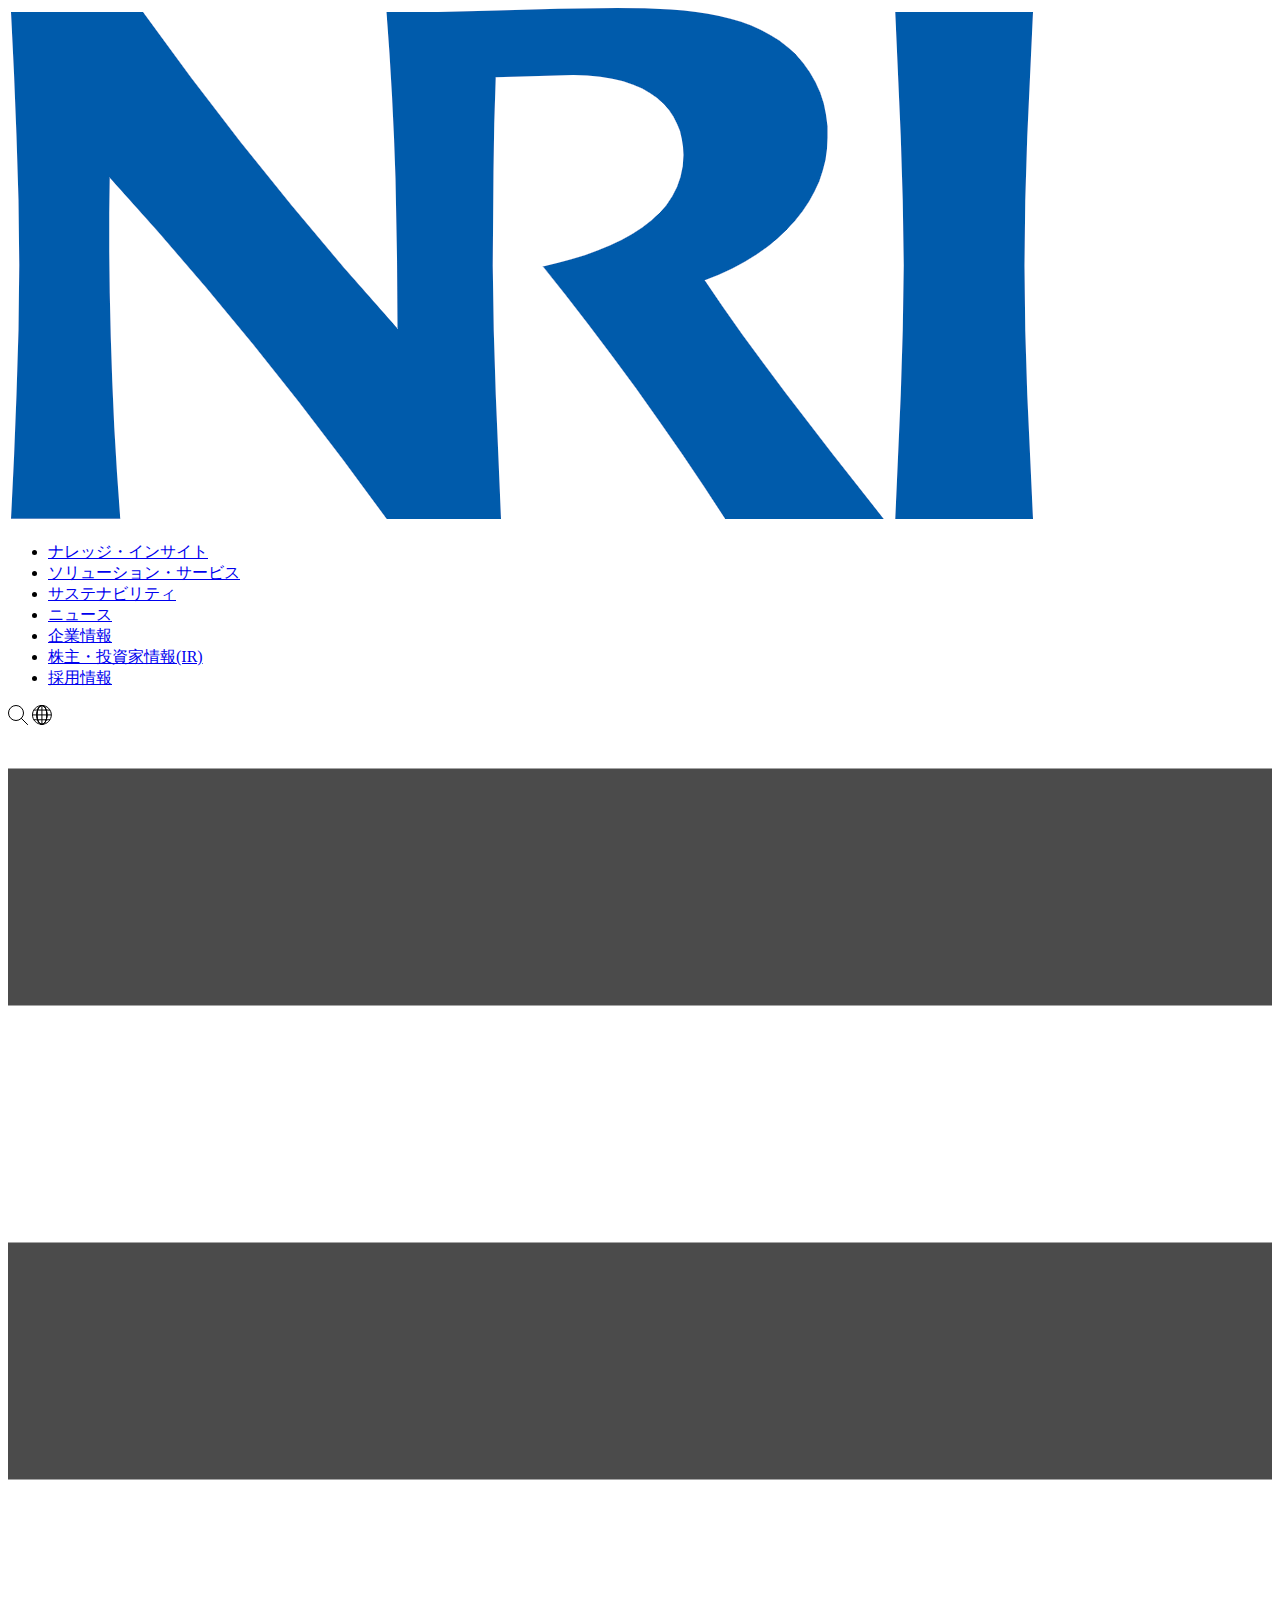
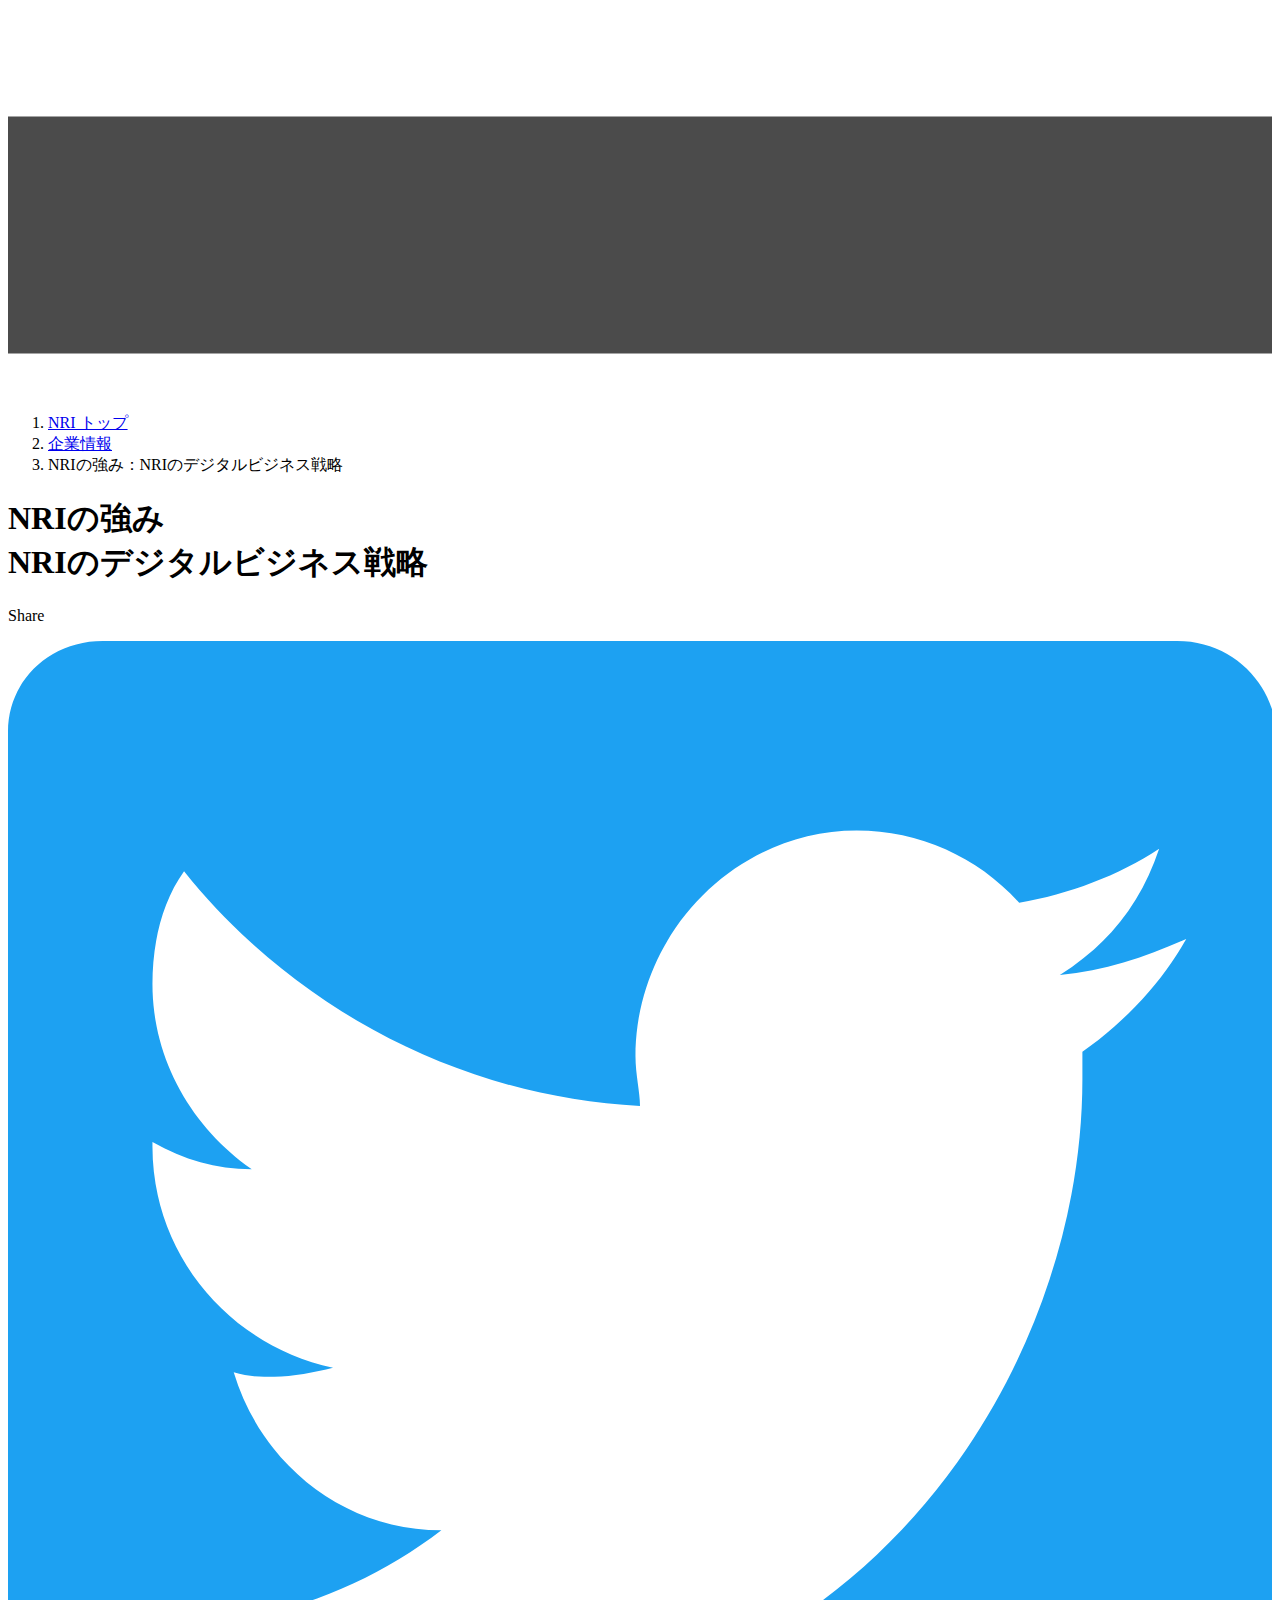
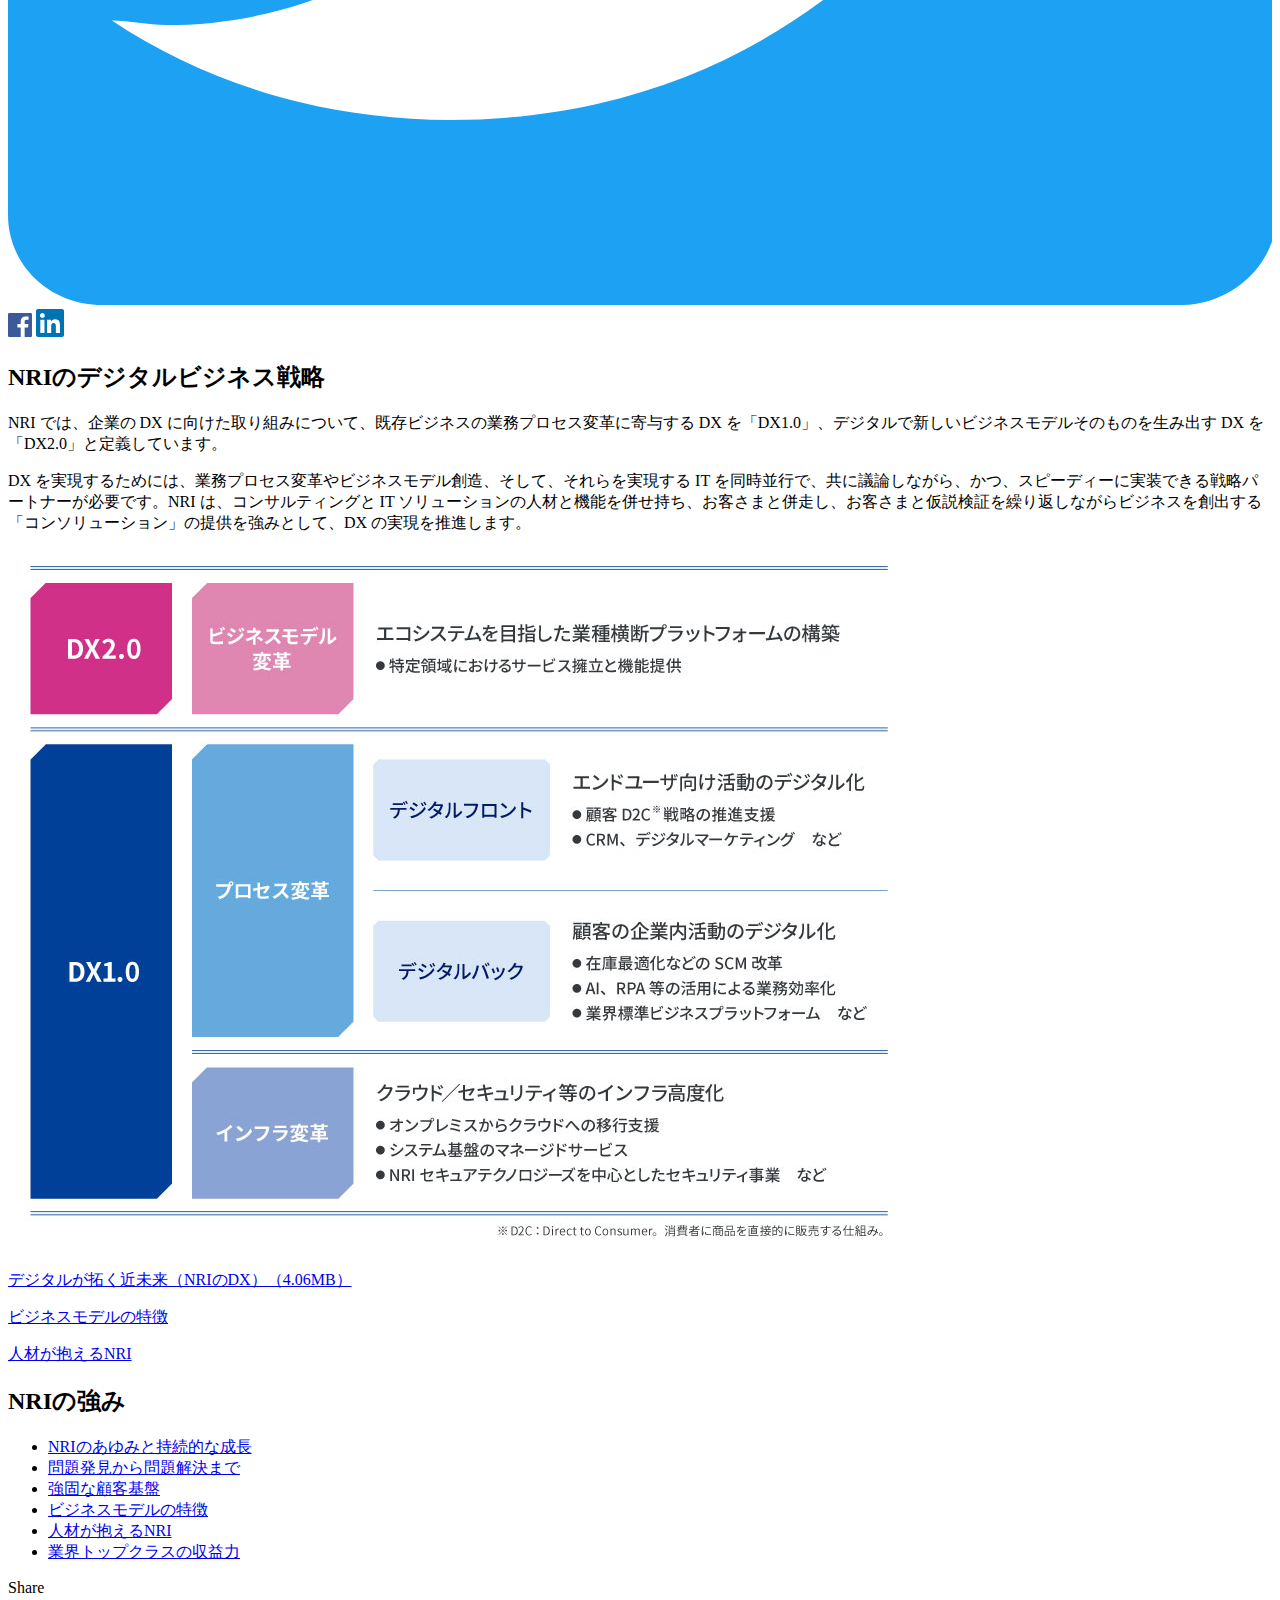
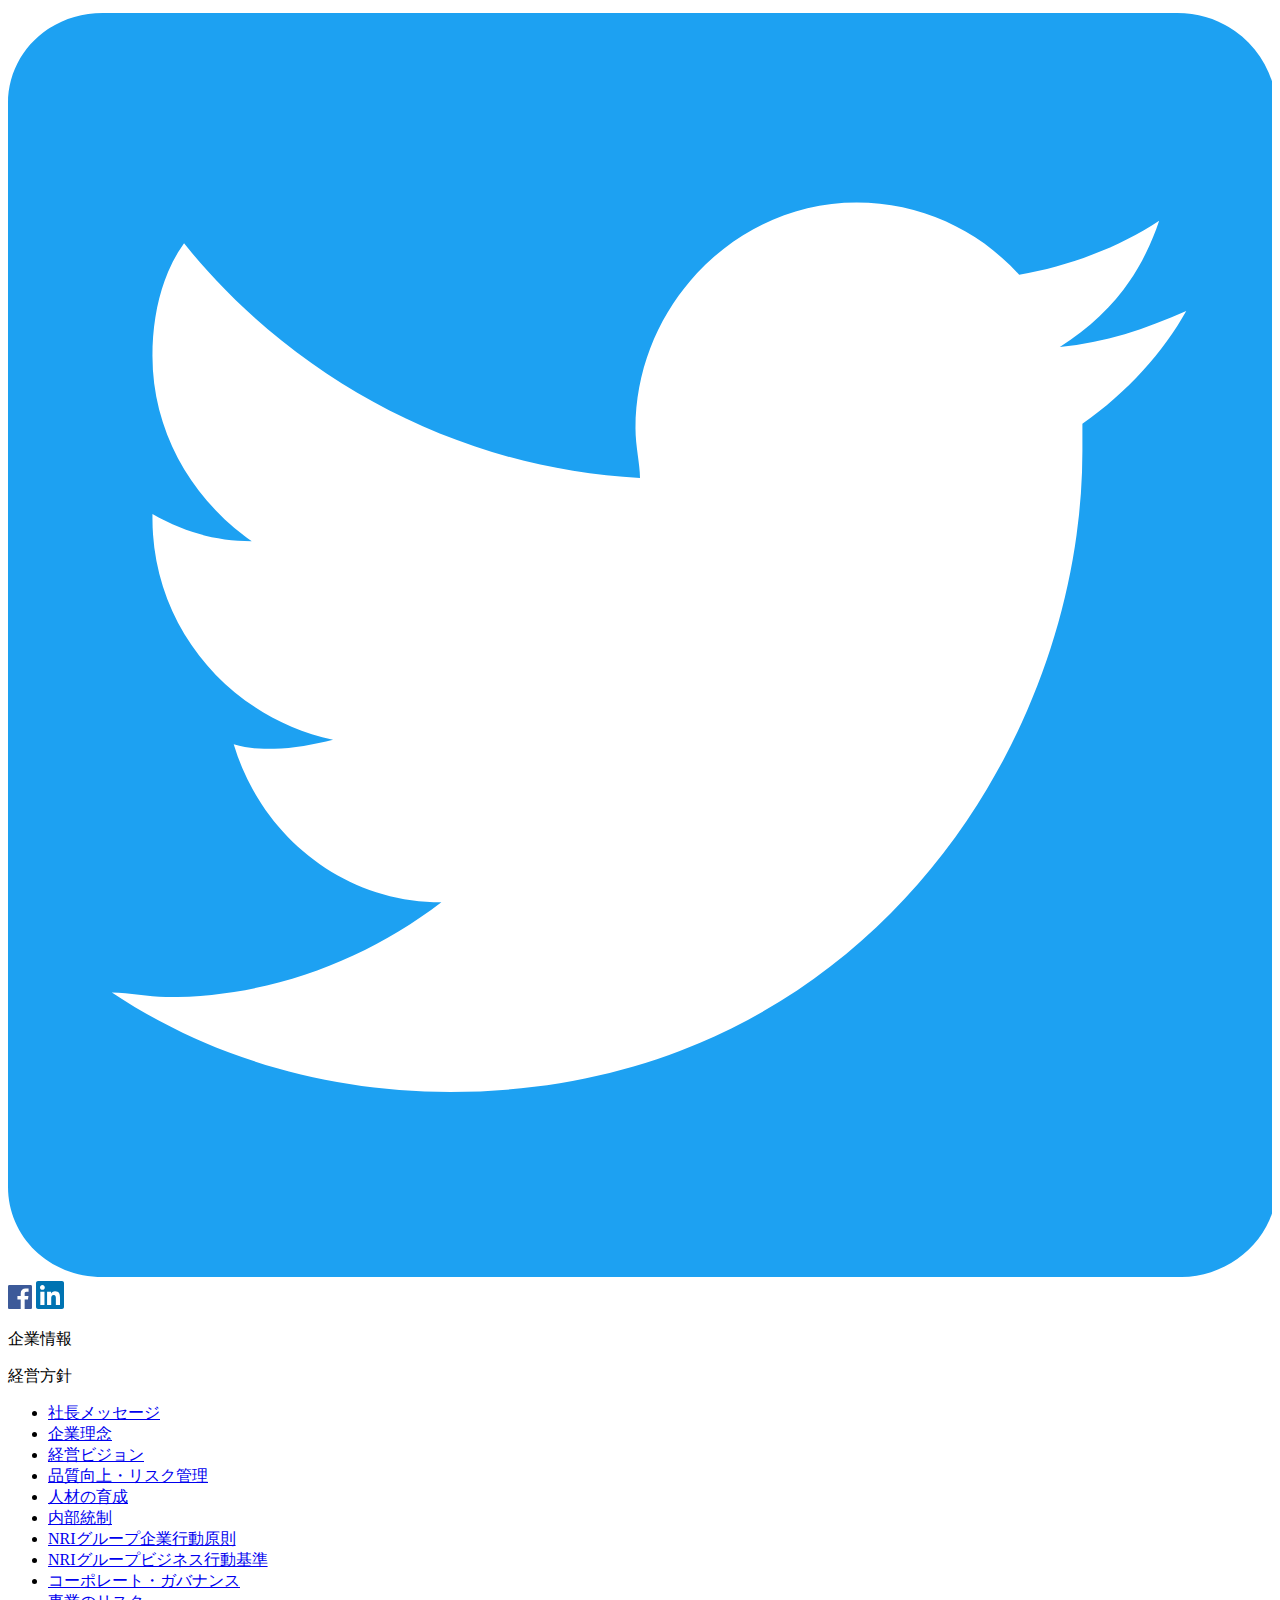
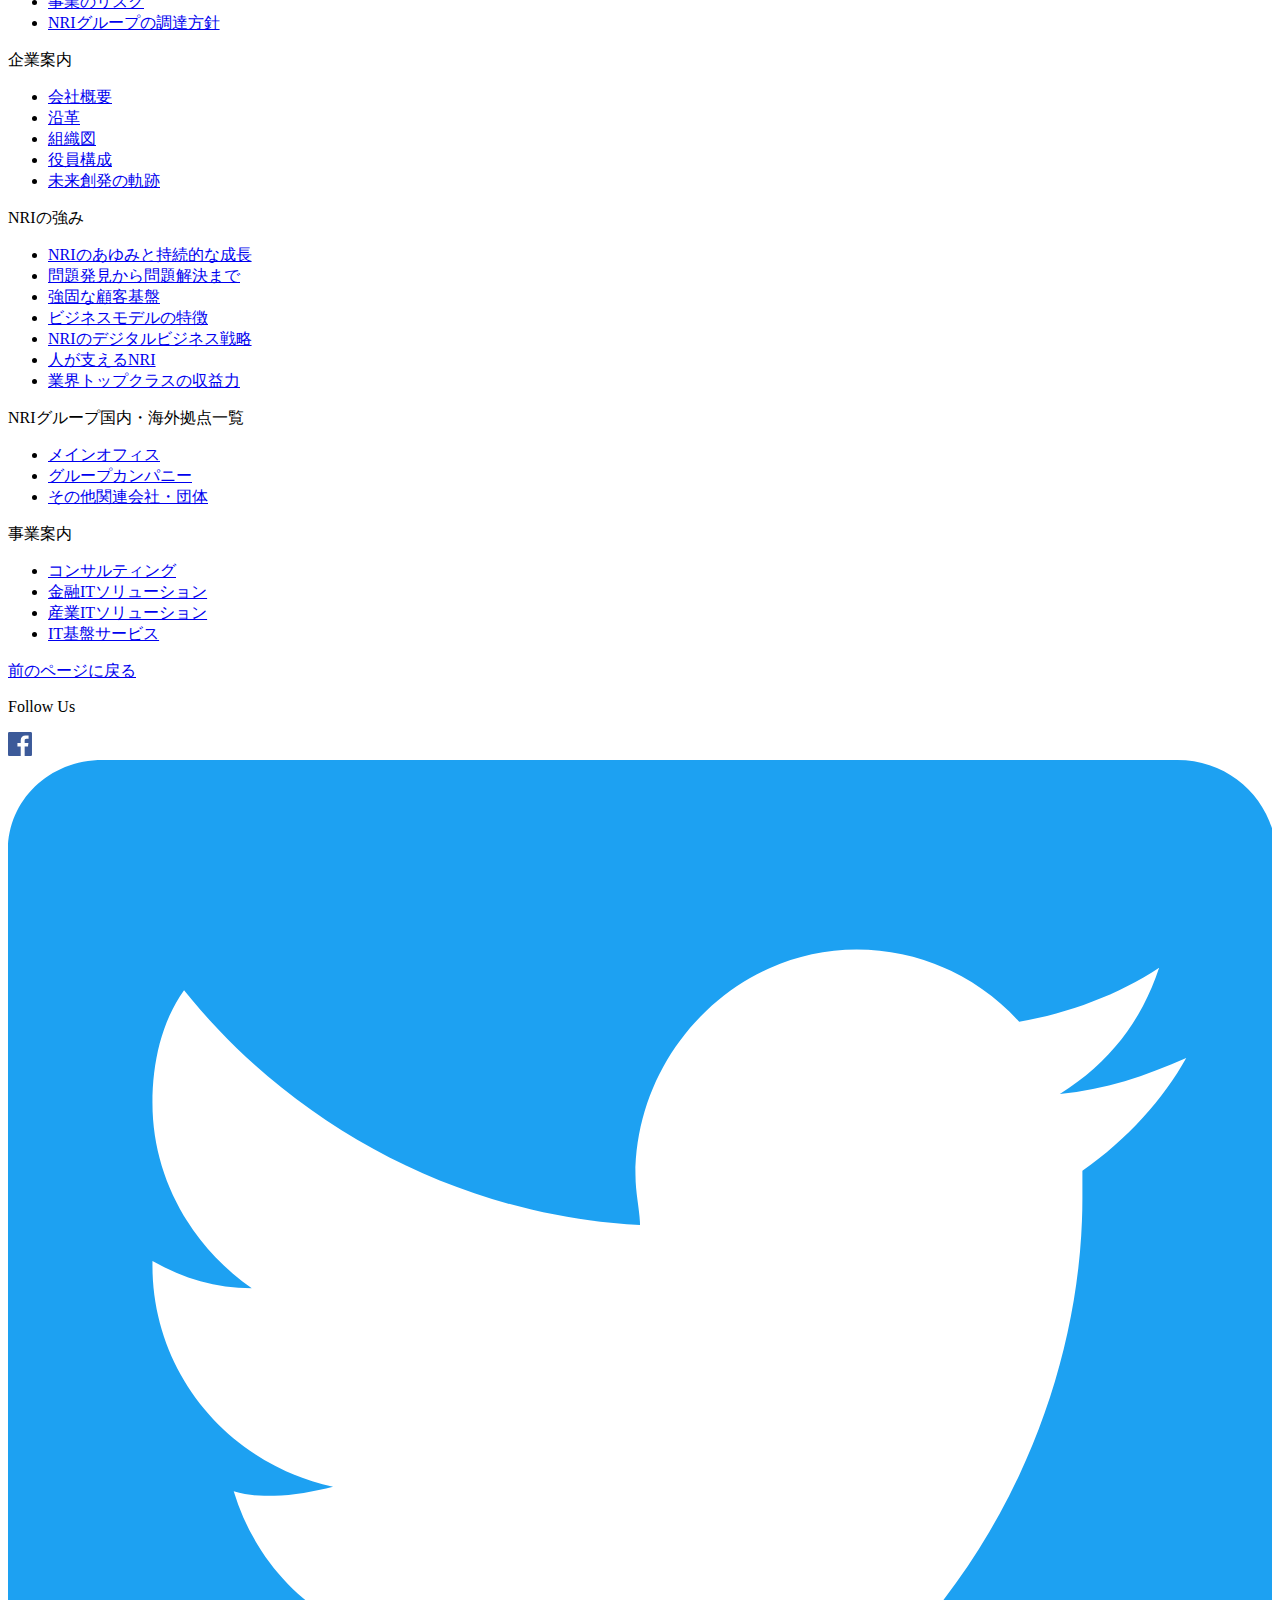
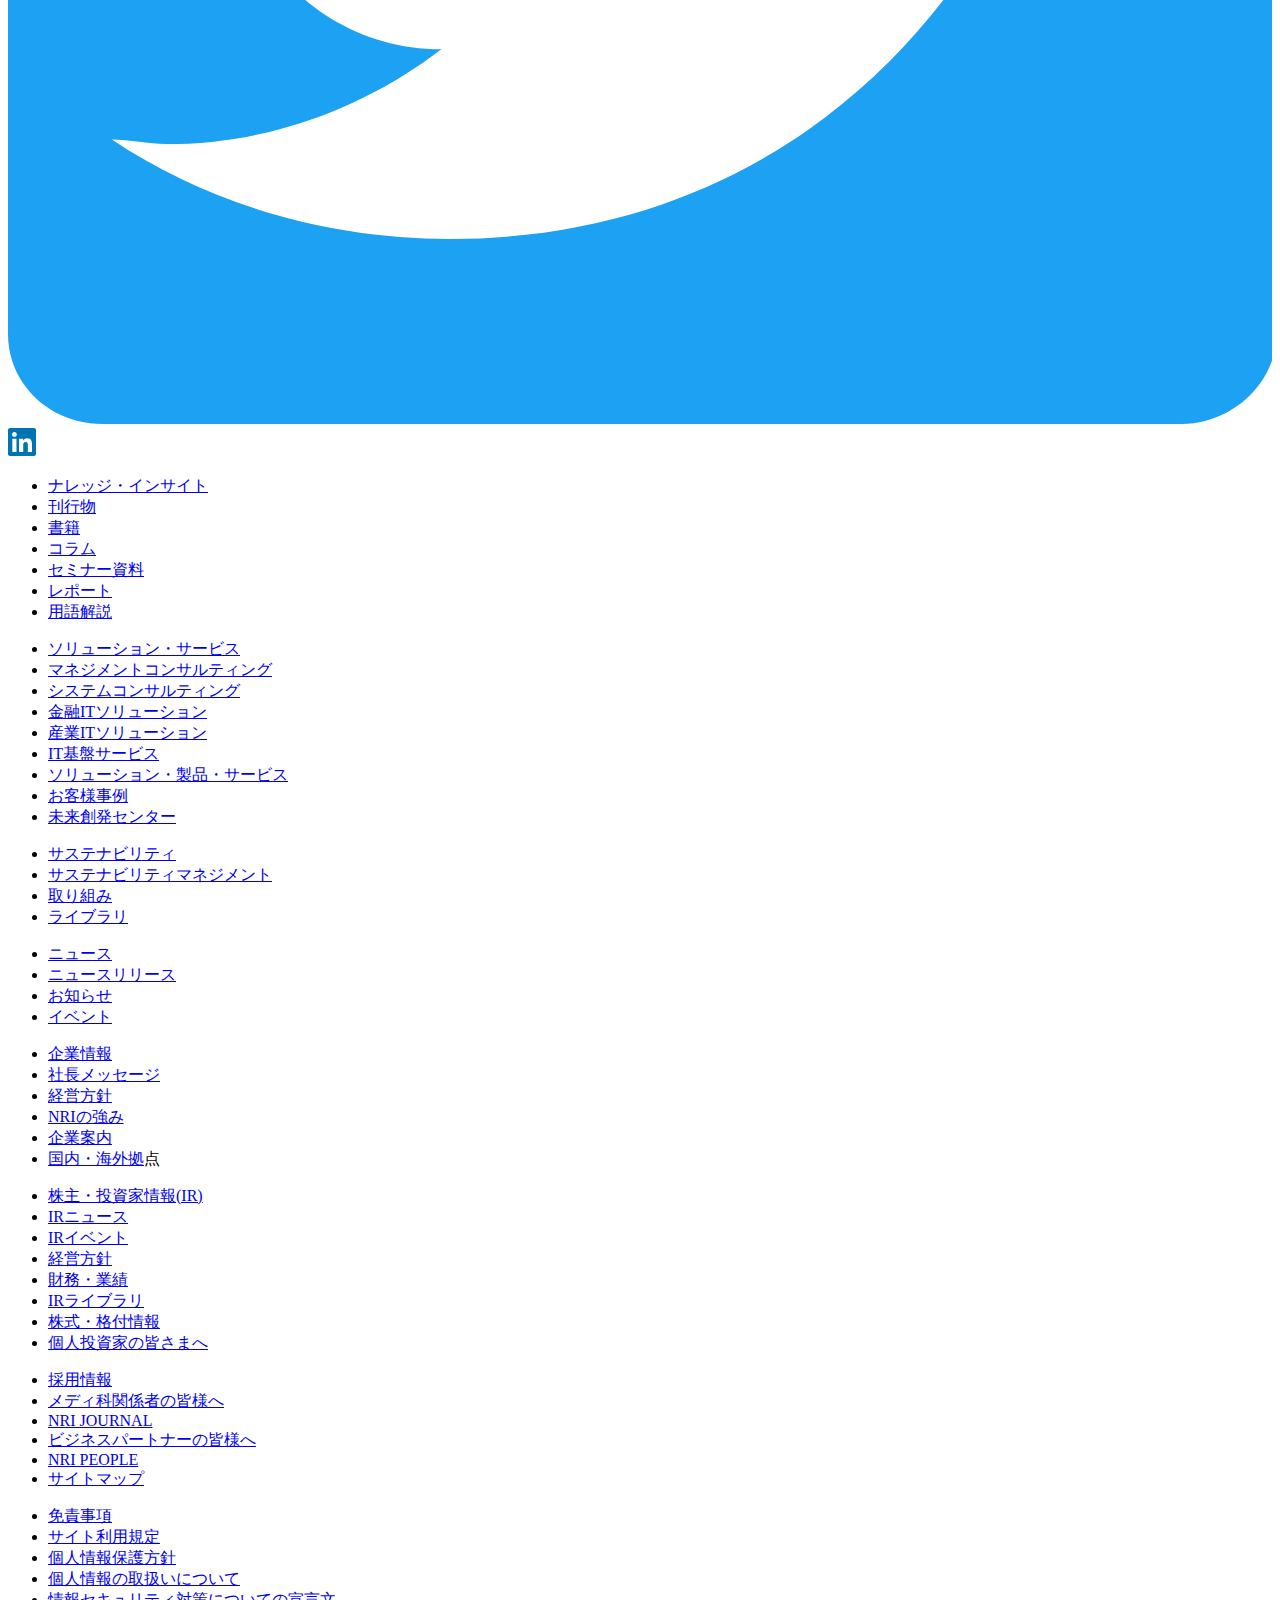
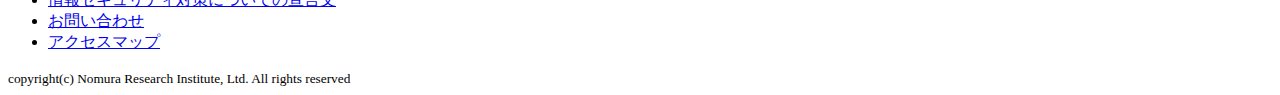
==== commit 0b59023e: "mainの範囲拡大、listでまとめた、文字インデント修正" ====
--- a/nri/index.html
+++ b/nri/index.html
@@ -1,10 +1,10 @@
 <!DOCTYPE html>
 <html lang="ja">
 <head>
-<meta charset="utf-8">
-<meta name="description" content="NRIでは、企業のDXに向けた取り組みについて、既存ビジネスの業務プロセス変革に寄与する DX を「DX1.0」、デジタルで新しいビジネスモデルそのものを生み出す DX を「DX2.0」と定義しています。DX を実現するためには、業務プロセス変革やビジネスモデル創造、そして、それらを実現する IT を同時並行で、共に議論しながら、かつ、スピーディーに実装できる戦略パートナーが必要です。NRI は、コンサルティングと IT ソリューションの人材と機能を併せ持ち、お客さまと併走し、お客さまと仮説検証を繰り返しながらビジネスを創出する「コンソリューション」の提供を強みとして、DX の実現を推進します。">
-<title>NRIのデジタルビジネス戦略</title>
-<link rel="stylesheet" href="style.css">
+    <meta charset="utf-8">
+    <meta name="description" content="NRIでは、企業のDXに向けた取り組みについて、既存ビジネスの業務プロセス変革に寄与する DX を「DX1.0」、デジタルで新しいビジネスモデルそのものを生み出す DX を「DX2.0」と定義しています。DX を実現するためには、業務プロセス変革やビジネスモデル創造、そして、それらを実現する IT を同時並行で、共に議論しながら、かつ、スピーディーに実装できる戦略パートナーが必要です。NRI は、コンサルティングと IT ソリューションの人材と機能を併せ持ち、お客さまと併走し、お客さまと仮説検証を繰り返しながらビジネスを創出する「コンソリューション」の提供を強みとして、DX の実現を推進します。">
+    <title>NRIのデジタルビジネス戦略</title>
+    <link rel="stylesheet" href="style.css">
 </head>
 <body>
 <!-- ===== header ==== -->
@@ -17,7 +17,7 @@
             <li><a href="#">サステナビリティ</a></li>
             <li><a href="#">ニュース</a></li>
             <li><a href="#">企業情報</a></li>
-            <li><a href="#">株主•投資家情報(IR)</a></li>
+            <li><a href="#">株主・投資家情報(IR)</a></li>
             <li><a href="#">採用情報</a></li>
         </ul>
         <a href="#"><img src="images/glass.svg" alt="検索"></a>
@@ -26,26 +26,22 @@
     </div>
 </header>
 <!-- ========== /header ========= -->
-<!-- ====== nav ======= -->
-<nav>
-    <div class="container nav-clumb">
+<!-- ==== main ==== -->
+<main>
+    <nav class="container nav-clumb">
         <ol class="clumb">
             <li><a href="#">NRI トップ</a></li>
             <li><a href="#">企業情報</a></li>
             <li>NRIの強み：NRIのデジタルビジネス戦略</li>
         </ol>
-    </div>
-</nav>
-<!-- ====== /nav ======= -->
-<!-- ==== main ==== -->
-<main>
+    </nav><!-- /.nav -->
     <div class="container">
         <h1 class="title"><span>NRIの強み</span><br>NRIのデジタルビジネス戦略</h1>
         <div class="wrapper-share">
             <p>Share</p>
             <a href="#"><img src="images/icon-twitter.svg" alt="ツイッター"></a>
             <a href="#"><img src="images/icon-facebook.svg" alt="フェイスブック"></a>
-            <a href="#"><img src="images/icon-linkedin.svg" alt="リクトイン"></a>
+            <a href="#"><img src="images/icon-linkedin.svg" alt="リンクトイン"></a>
         </div>
         <div class="main">
             <section class="primary">
@@ -70,19 +66,15 @@
                     <li><a href="#">業界トップクラスの収益力</a></li>
                 </ul>
             </section><!-- /.menu -->
-        </div>
+        </div><!-- /.main -->
         <div class="wrapper-share">
             <p>Share</p>
             <a href="#"><img src="images/icon-twitter.svg" alt="ツイッター"></a>
             <a href="#"><img src="images/icon-facebook.svg" alt="フェイスブック"></a>
-            <a href="#"><img src="images/icon-linkedin.svg" alt="リクトイン"></a>
+            <a href="#"><img src="images/icon-linkedin.svg" alt="リンクトイン"></a>
         </div><!-- /.wrapper-share -->
-    </div>
-</main>
-<!-- ========== main ========= -->
-<!-- ========== nav ========= -->
-<nav>
-    <div class="container nav-list">
+    </div><!-- /.container -->
+    <nav class="container nav-list">
         <p>企業情報</p>
         <div>
             <p class="nav-list-top">経営方針</p>
@@ -140,21 +132,17 @@
             </ul>
         </div>
         <p><a href="#">前のページに戻る</a></p>
-    </div>
-</nav>
-<!-- ========= /nav ========= -->
-<!-- ======= footer ====== -->
-<footer>
-    <div class="container header-container">
+    </nav><!-- /nav -->
+    <div class="container">
         <div class="follow">
             <p>Follow Us</p>
             <a href="#"><img src="images/icon-facebook.svg" alt="フェイスブックのロゴ"></a>
             <a href="#"><img src="images/icon-twitter.svg" alt="ツイッターのロゴ"></a>
-            <a href="#"><img src="images/icon-linkedin.svg" alt="リクトインのロゴ"></a>
+            <a href="#"><img src="images/icon-linkedin.svg" alt="リンクトインのロゴ"></a>
         </div><!-- /.follow -->
-        <div class="footer-list">
-            <ul>
-                <li class="footer-list-top"><a href="#">ナレッジ・インサイト</a></li>
+        <div class="bottom-list">
+            <ul>
+                <li class="bottom-list-top"><a href="#">ナレッジ・インサイト</a></li>
                 <li><a href="#">刊行物</a></li>
                 <li><a href="#">書籍</a></li>
                 <li><a href="#">コラム</a></li>
@@ -163,7 +151,7 @@
                 <li><a href="#">用語解説</a></li>
             </ul>
             <ul>
-                <li class="footer-list-top"><a href="#">ソリューション・サービス</a></li>
+                <li class="bottom-list-top"><a href="#">ソリューション・サービス</a></li>
                 <li><a href="#">マネジメントコンサルティング</a></li>
                 <li><a href="#">システムコンサルティング</a></li>
                 <li><a href="#">金融ITソリューション</a></li>
@@ -174,19 +162,19 @@
                 <li><a href="#">未来創発センター</a></li>
             </ul>
             <ul>
-                <li class="footer-list-top"><a href="#">サステナビリティ</a></li>
+                <li class="bottom-list-top"><a href="#">サステナビリティ</a></li>
                 <li><a href="#">サステナビリティマネジメント</a></li>
                 <li><a href="#">取り組み</a></li>
                 <li><a href="#">ライブラリ</a></li>
             </ul>
             <ul>
-                <li class="footer-list-top"><a href="#">ニュース</a></li>
+                <li class="bottom-list-top"><a href="#">ニュース</a></li>
                 <li><a href="#">ニュースリリース</a></li>
                 <li><a href="#">お知らせ</a></li>
                 <li><a href="#">イベント</a></li>
             </ul>
             <ul>
-                <li class="footer-list-top"><a href="#">企業情報</a></li>
+                <li class="bottom-list-top"><a href="#">企業情報</a></li>
                 <li><a href="#">社長メッセージ</a></li>
                 <li><a href="#">経営方針</a></li>
                 <li><a href="#">NRIの強み</a></li>
@@ -194,7 +182,7 @@
                 <li><a href="#">国内・海外拠</a>点</li>
             </ul>
             <ul>
-                <li class="footer-list-top"><a href="#">株主・投資家情報(IR)</a></li>
+                <li class="bottom-list-top"><a href="#">株主・投資家情報(IR)</a></li>
                 <li><a href="#">IRニュース</a></li>
                 <li><a href="#">IRイベント</a></li>
                 <li><a href="#">経営方針</a></li>
@@ -203,24 +191,31 @@
                 <li><a href="#">株式・格付情報</a></li>
                 <li><a href="#">個人投資家の皆さまへ</a></li>
             </ul>
-            <p><a href="#">採用情報</a></p>
-            <p><a href="#">メディ科関係者の皆様へ</a></p>
-            <p><a href="#">NRI JOURNAL</a></p>
-            <p><a href="#">ビジネスパートナーの皆様へ</a></p>
-            <p><a href="#">NRI PEOPLE</a></p>
-            <p><a href="#">サイトマップ</a></p>
-        </div><!-- /.footer-list -->
-        <ul class="footer-bottom">
-            <li><a href="#">免責事項</a></li>
-            <li><a href="#">サイト利用規定</a></li>
-            <li><a href="#">個人情報保護方針</a></li>
-            <li><a href="#">個人情報の取扱いについて</a></li>
-            <li><a href="#">情報セキュリティ対策についての宣言文</a></li>
-            <li><a href="#">お問い合わせ</a></li>
-            <li><a href="#">アクセスマップ</a></li>
-        </ul>
-        <small>copyright(c) Nomura Research Institute, Ltd. All rights reserved</small>
-    </div><!-- ./container header-container -->
-</footer><!-- /.footer -->
+            <ul>
+                <li><a href="#">採用情報</a></li>
+                <li><a href="#">メディ科関係者の皆様へ</a></li>
+                <li><a href="#">NRI JOURNAL</a></li>
+                <li><a href="#">ビジネスパートナーの皆様へ</a></li>
+                <li><a href="#">NRI PEOPLE</a></li>
+                <li><a href="#">サイトマップ</a></li>
+            </ul>
+        </div><!-- /.bottom-list -->
+    </div><!-- /.container -->
+</main>
+<!-- ========== /main ========= -->
+<!-- ======= footer ====== -->
+<footer>
+    <ul>
+        <li><a href="#">免責事項</a></li>
+        <li><a href="#">サイト利用規定</a></li>
+        <li><a href="#">個人情報保護方針</a></li>
+        <li><a href="#">個人情報の取扱いについて</a></li>
+        <li><a href="#">情報セキュリティ対策についての宣言文</a></li>
+        <li><a href="#">お問い合わせ</a></li>
+        <li><a href="#">アクセスマップ</a></li>
+    </ul>
+    <small>copyright(c) Nomura Research Institute, Ltd. All rights reserved</small>
+</footer>
+<!-- ======= /footer ========== -->
 </body>
 </html>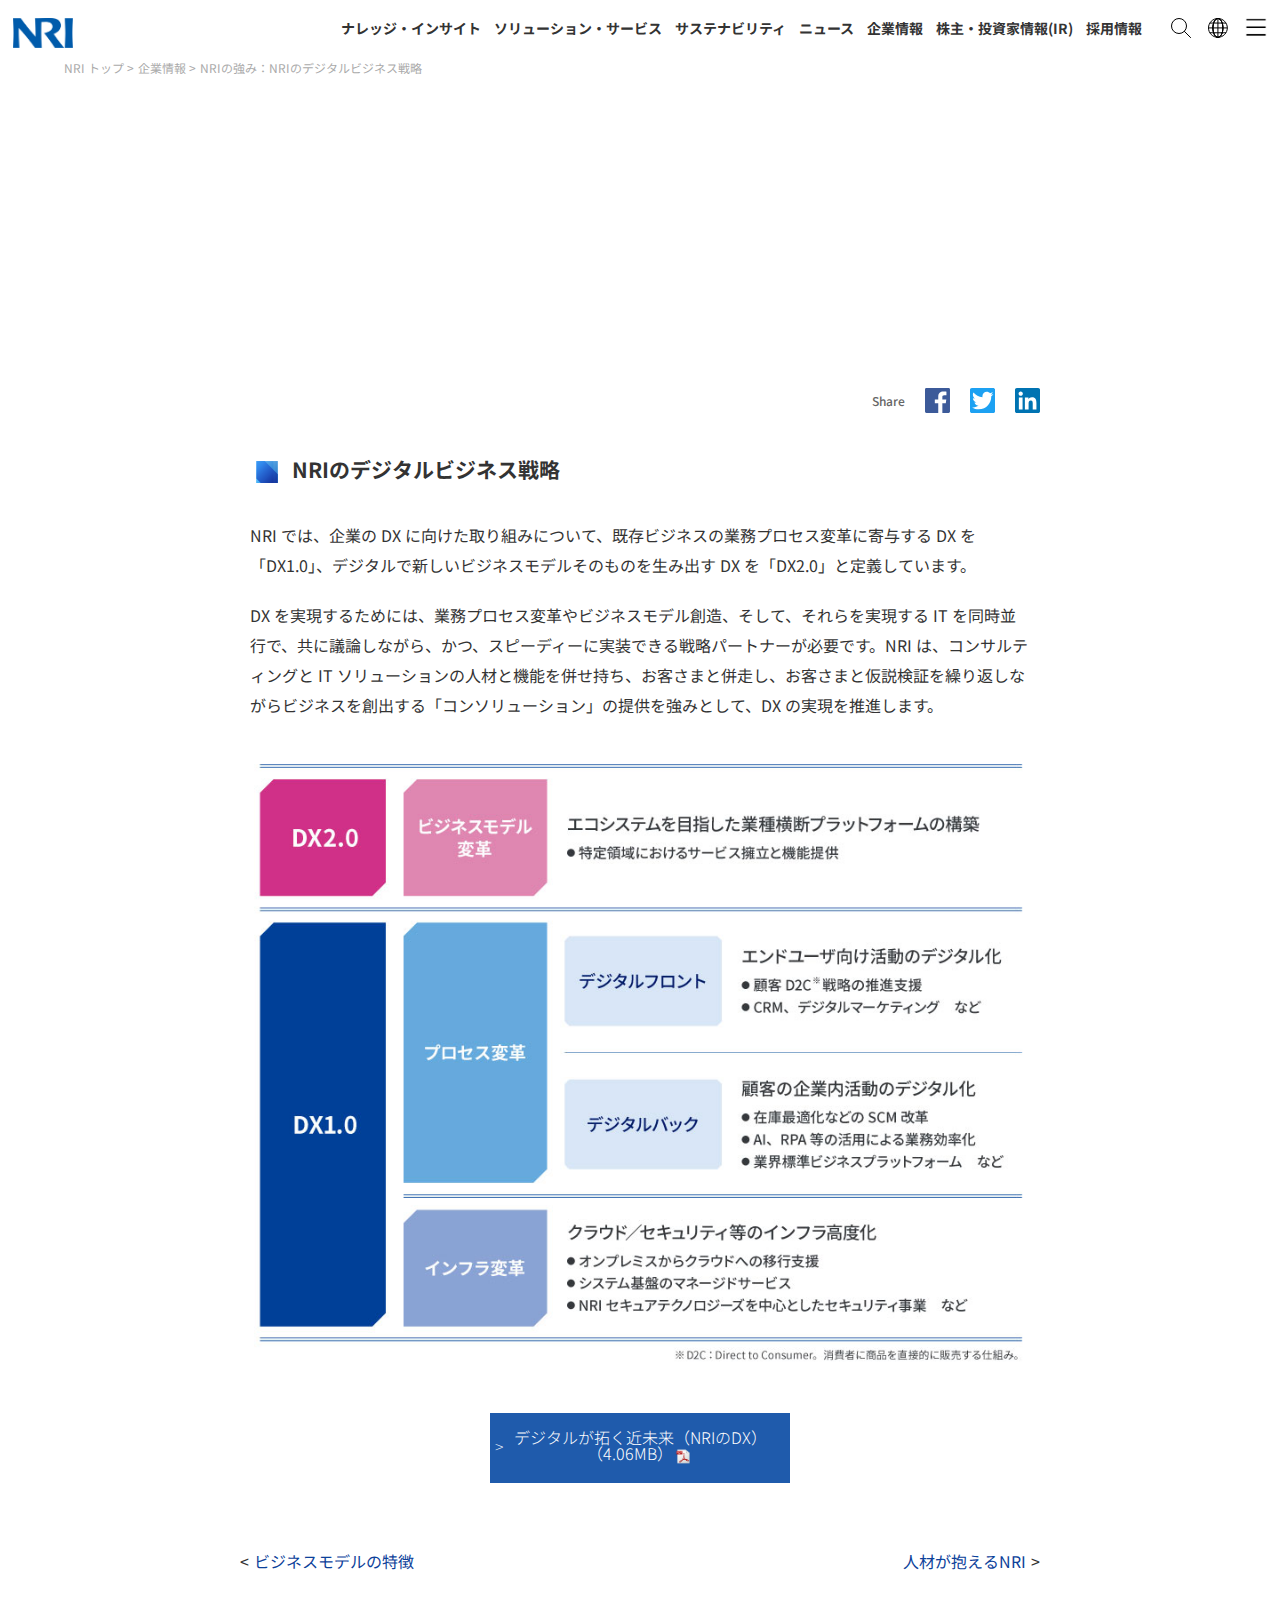
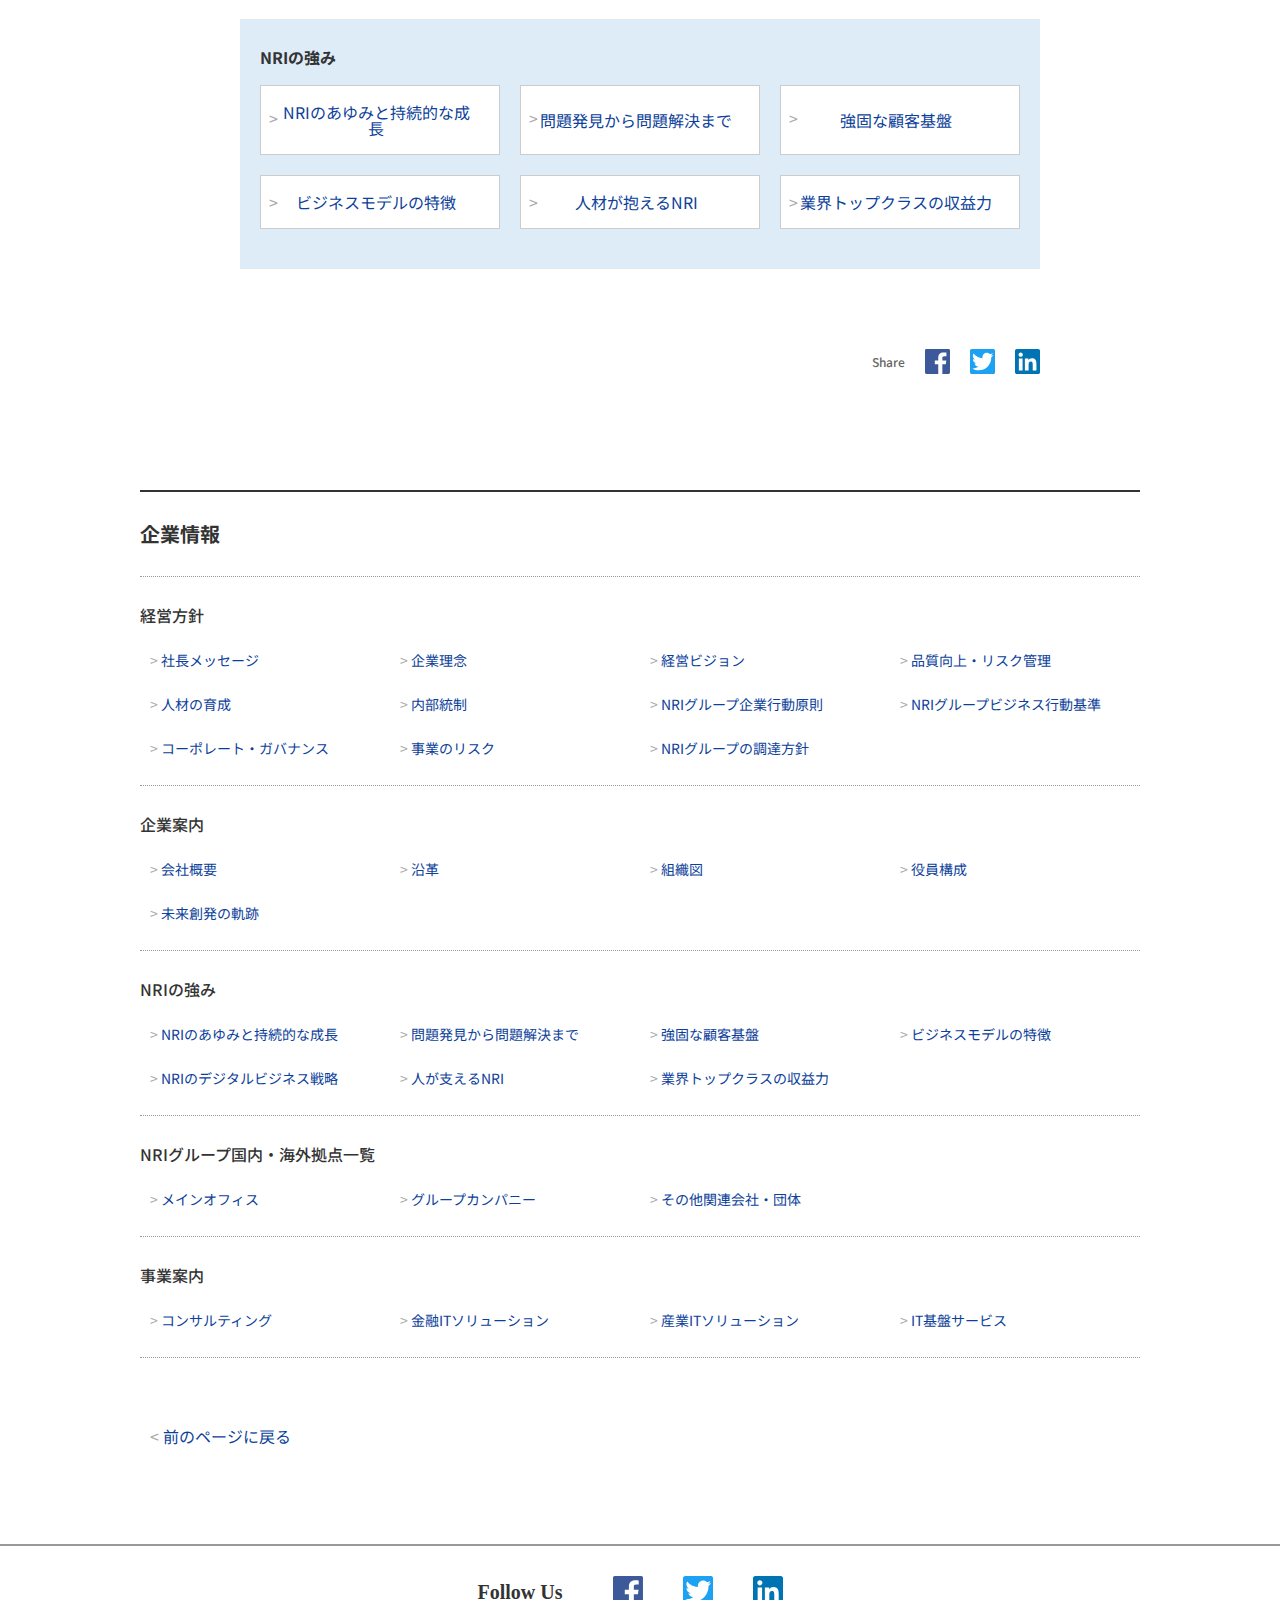
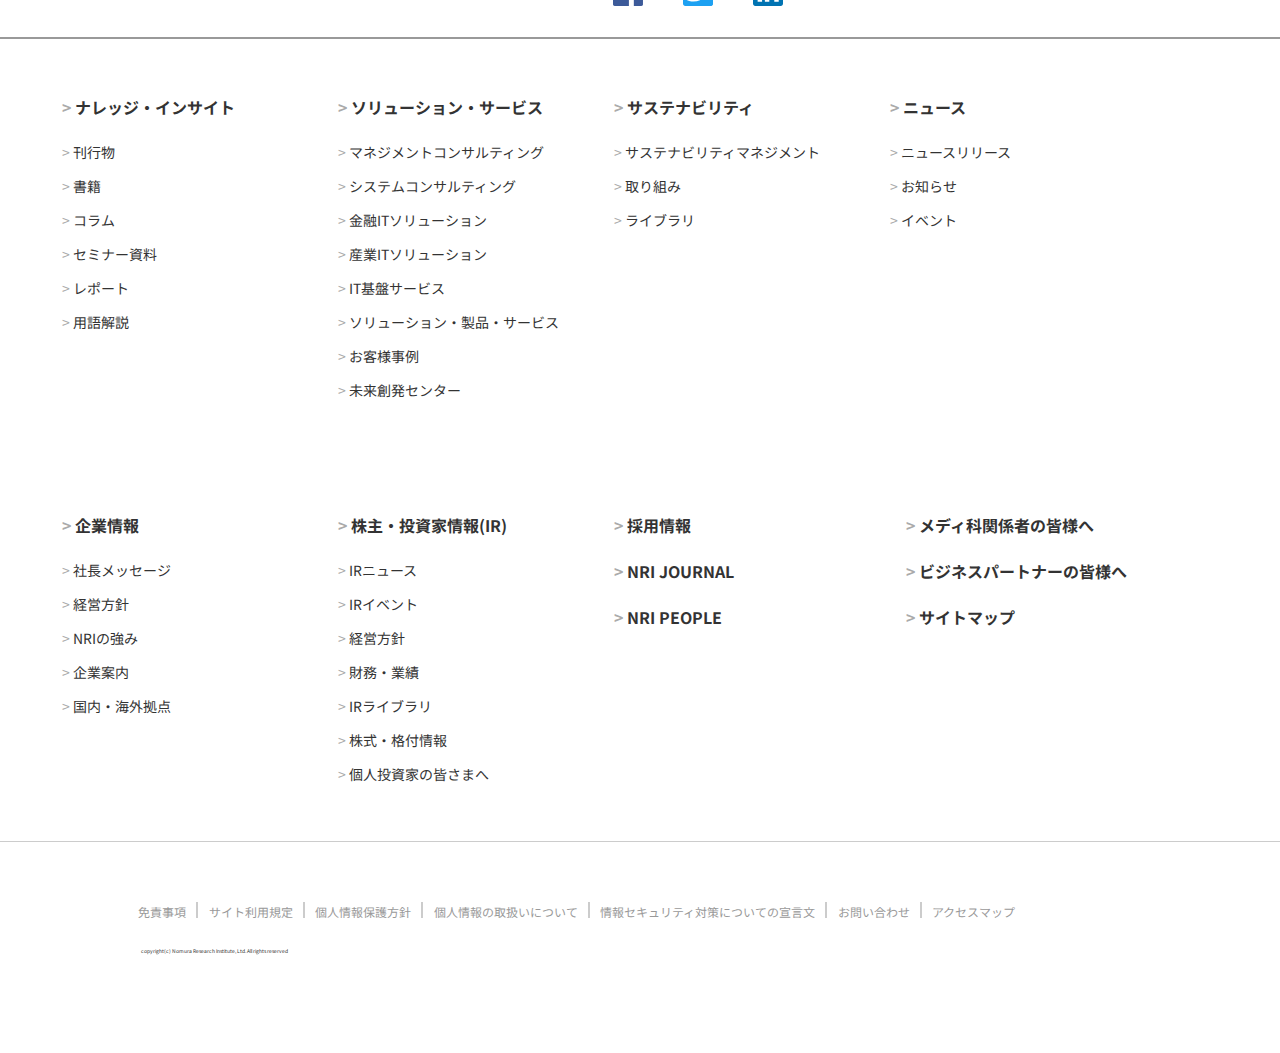
==== commit b6cf78e3: "create css, chabge class/html" ====
--- a/nri/index.html
+++ b/nri/index.html
@@ -5,12 +5,14 @@
     <meta name="description" content="NRIでは、企業のDXに向けた取り組みについて、既存ビジネスの業務プロセス変革に寄与する DX を「DX1.0」、デジタルで新しいビジネスモデルそのものを生み出す DX を「DX2.0」と定義しています。DX を実現するためには、業務プロセス変革やビジネスモデル創造、そして、それらを実現する IT を同時並行で、共に議論しながら、かつ、スピーディーに実装できる戦略パートナーが必要です。NRI は、コンサルティングと IT ソリューションの人材と機能を併せ持ち、お客さまと併走し、お客さまと仮説検証を繰り返しながらビジネスを創出する「コンソリューション」の提供を強みとして、DX の実現を推進します。">
     <title>NRIのデジタルビジネス戦略</title>
     <link rel="stylesheet" href="style.css">
+    <link rel="stylesheet" href="html5reset-1.6.1.css">
+    <link href="https://fonts.googleapis.com/css2?family=Noto+Sans+JP:wght@100;300;400;500;700;900&display=swap" rel="stylesheet">
 </head>
 <body>
 <!-- ===== header ==== -->
 <header>
-    <div class="container header-container">
-        <a href="#"><img src="images/nri-logo.png" alt="NRI"></a>
+    <div class="header-container">
+        <a href="#" class="logo"><img src="images/nri-logo.png" alt="NRI"></a>
         <ul>
             <li><a href="#">ナレッジ・インサイト</a></li>
             <li><a href="#">ソリューション・サービス</a></li>
@@ -20,27 +22,27 @@
             <li><a href="#">株主・投資家情報(IR)</a></li>
             <li><a href="#">採用情報</a></li>
         </ul>
-        <a href="#"><img src="images/glass.svg" alt="検索"></a>
-        <a href="#"><img src="images/earth.svg" alt="言語選択"></a>
-        <a href="#"><img src="images/icon-menu.svg" alt="メニュー"></a>
+        <a href="#" class="item"><img src="images/glass.svg" alt="検索"></a>
+        <a href="#" class="item"><img src="images/earth.svg" alt="言語選択"></a>
+        <a href="#" class="item"><img src="images/menu-icon-135-1357762_search-box-on-the-left-side-of-the.png" alt="メニュー"></a>
     </div>
 </header>
 <!-- ========== /header ========= -->
 <!-- ==== main ==== -->
 <main>
-    <nav class="container nav-clumb">
+    <nav class="nav-clumb">
         <ol class="clumb">
             <li><a href="#">NRI トップ</a></li>
             <li><a href="#">企業情報</a></li>
             <li>NRIの強み：NRIのデジタルビジネス戦略</li>
         </ol>
     </nav><!-- /.nav -->
-    <div class="container">
+    <div class="container-main">
         <h1 class="title"><span>NRIの強み</span><br>NRIのデジタルビジネス戦略</h1>
         <div class="wrapper-share">
             <p>Share</p>
+            <a href="#"><img src="images/icon-facebook.svg" alt="フェイスブック"></a>
             <a href="#"><img src="images/icon-twitter.svg" alt="ツイッター"></a>
-            <a href="#"><img src="images/icon-facebook.svg" alt="フェイスブック"></a>
             <a href="#"><img src="images/icon-linkedin.svg" alt="リンクトイン"></a>
         </div>
         <div class="main">
@@ -69,15 +71,15 @@
         </div><!-- /.main -->
         <div class="wrapper-share">
             <p>Share</p>
+            <a href="#"><img src="images/icon-facebook.svg" alt="フェイスブック"></a>
             <a href="#"><img src="images/icon-twitter.svg" alt="ツイッター"></a>
-            <a href="#"><img src="images/icon-facebook.svg" alt="フェイスブック"></a>
             <a href="#"><img src="images/icon-linkedin.svg" alt="リンクトイン"></a>
         </div><!-- /.wrapper-share -->
-    </div><!-- /.container -->
-    <nav class="container nav-list">
+    </div><!-- /.container-main -->
+    <nav class="nav-list">
         <p>企業情報</p>
         <div>
-            <p class="nav-list-top">経営方針</p>
+            <p>経営方針</p>
             <ul>
                 <li><a href="#">社長メッセージ</a></li>
                 <li><a href="#">企業理念</a></li>
@@ -93,7 +95,7 @@
             </ul>
         </div>
         <div>
-            <p class="nav-list-top">企業案内</p>
+            <p>企業案内</p>
             <ul>
                 <li><a href="#">会社概要</a></li>
                 <li><a href="#">沿革</a></li>
@@ -103,7 +105,7 @@
             </ul>
         </div>
         <div>
-            <p class="nav-list-top">NRIの強み</p>
+            <p>NRIの強み</p>
             <ul>
                 <li><a href="#">NRIのあゆみと持続的な成長</a></li>
                 <li><a href="#">問題発見から問題解決まで</a></li>
@@ -115,7 +117,7 @@
             </ul>
         </div>
         <div>
-            <p class="nav-list-top">NRIグループ国内・海外拠点一覧</p>
+            <p>NRIグループ国内・海外拠点一覧</p>
             <ul>
                 <li><a href="#">メインオフィス</a></li>
                 <li><a href="#">グループカンパニー</a></li>
@@ -123,7 +125,7 @@
             </ul>
         </div>
         <div>
-            <p class="nav-list-top">事業案内</p>
+            <p>事業案内</p>
             <ul>
                 <li><a href="#">コンサルティング</a></li>
                 <li><a href="#">金融ITソリューション</a></li>
@@ -142,7 +144,7 @@
         </div><!-- /.follow -->
         <div class="bottom-list">
             <ul>
-                <li class="bottom-list-top"><a href="#">ナレッジ・インサイト</a></li>
+                <li><a href="#">ナレッジ・インサイト</a></li>
                 <li><a href="#">刊行物</a></li>
                 <li><a href="#">書籍</a></li>
                 <li><a href="#">コラム</a></li>
@@ -151,7 +153,7 @@
                 <li><a href="#">用語解説</a></li>
             </ul>
             <ul>
-                <li class="bottom-list-top"><a href="#">ソリューション・サービス</a></li>
+                <li><a href="#">ソリューション・サービス</a></li>
                 <li><a href="#">マネジメントコンサルティング</a></li>
                 <li><a href="#">システムコンサルティング</a></li>
                 <li><a href="#">金融ITソリューション</a></li>
@@ -162,27 +164,27 @@
                 <li><a href="#">未来創発センター</a></li>
             </ul>
             <ul>
-                <li class="bottom-list-top"><a href="#">サステナビリティ</a></li>
+                <li><a href="#">サステナビリティ</a></li>
                 <li><a href="#">サステナビリティマネジメント</a></li>
                 <li><a href="#">取り組み</a></li>
                 <li><a href="#">ライブラリ</a></li>
             </ul>
             <ul>
-                <li class="bottom-list-top"><a href="#">ニュース</a></li>
+                <li><a href="#">ニュース</a></li>
                 <li><a href="#">ニュースリリース</a></li>
                 <li><a href="#">お知らせ</a></li>
                 <li><a href="#">イベント</a></li>
             </ul>
             <ul>
-                <li class="bottom-list-top"><a href="#">企業情報</a></li>
+                <li><a href="#">企業情報</a></li>
                 <li><a href="#">社長メッセージ</a></li>
                 <li><a href="#">経営方針</a></li>
                 <li><a href="#">NRIの強み</a></li>
                 <li><a href="#">企業案内</a></li>
-                <li><a href="#">国内・海外拠</a>点</li>
-            </ul>
-            <ul>
-                <li class="bottom-list-top"><a href="#">株主・投資家情報(IR)</a></li>
+                <li><a href="#">国内・海外拠点</a></li>
+            </ul>
+            <ul>
+                <li><a href="#">株主・投資家情報(IR)</a></li>
                 <li><a href="#">IRニュース</a></li>
                 <li><a href="#">IRイベント</a></li>
                 <li><a href="#">経営方針</a></li>
@@ -191,7 +193,7 @@
                 <li><a href="#">株式・格付情報</a></li>
                 <li><a href="#">個人投資家の皆さまへ</a></li>
             </ul>
-            <ul>
+            <ul class="bottom-list-last">
                 <li><a href="#">採用情報</a></li>
                 <li><a href="#">メディ科関係者の皆様へ</a></li>
                 <li><a href="#">NRI JOURNAL</a></li>
--- a/nri/style.css
+++ b/nri/style.css
@@ -0,0 +1,383 @@
+@charset "utf-8";
+
+/* ========= すべて共有 ========== */
+html, body {
+    font-size: 16px;
+    font-family: "Noto Sans JP", sans-serif;
+    color: #333;
+}
+img {
+    width: 100%;
+    height: auto;
+}
+.container {
+    margin: 0 auto;
+}
+a {
+    text-decoration: none;
+}
+li {
+    list-style: none;
+}
+/* ========= ヘッダー ========== */
+.header-container {
+    height: 57px;
+    display: flex;
+    justify-content: space-between;
+    align-items: center;
+    padding: 0 1%;
+    position: fixed;
+    background: #fff;
+    box-sizing: border-box;
+    width: 100%;
+}
+.logo img {
+    height: 30px;
+    width: auto;
+    padding-top: 10px;
+}
+.header-container ul {
+    padding-left: 20%;
+    display: flex;
+}
+.header-container li {
+    font-size: 14px;
+    margin-right: 13px;
+}
+.header-container li a {
+    display: inline-block;
+    color: #333;
+    font-weight: 700;
+    border-bottom: 2px solid #fff;
+    padding: 20px 0;
+}
+.header-container li a:hover {
+    border-bottom: 2px solid #0c419a;
+    color: #0c419a;
+}
+.item img {
+    height: 20px;
+    width: auto;
+}
+/* ========= /ヘッダー ========== */
+/* ======= パンくずリスト ====== */
+.nav-clumb {
+    padding-top: 58px;
+    padding-left: 5%;
+    padding-bottom: 29px;
+}
+.clumb li {
+    list-style: none;
+    display: inline-block;
+    font-size: 12px;
+    color: #aaa;
+}
+.clumb a {
+    color: #aaa;
+}
+.clumb a::after {
+    content: ' >';
+}
+/* ======= タイトル ======= */
+.title {
+    background: no-repeat center url(/images/h1_whats_2.jpg);
+    background: cover;
+    height: 190px;
+    padding: 30px 230px;
+    margin-bottom: 35px;
+    font-size: 28px;
+    line-height: 50px;
+    color: #fff;
+}
+.title span {
+    font-size: 20px;
+    font-weight: 300;
+}
+/* ======= シェアボタン ======= */
+.wrapper-share {
+    display: flex;
+    justify-content: flex-end;
+    align-items: center;
+    max-width: 800px;
+    margin: 0 auto;
+    padding-bottom: 35px;
+}
+.wrapper-share p {
+    font-size: 12px;
+    font-weight: 500;
+    color: #666;
+}
+.wrapper-share img {
+    height: 25px;
+    width: auto;
+    padding-left: 20px;
+}
+/*  ========= メイン =======  */
+.main {
+    max-width: 800px;
+    margin: 0 auto;
+}
+.primary{
+    padding: 10px;
+}
+.primary h2{
+    font-size: 21px;
+    padding-bottom: 40px;
+    text-indent: 2em;
+    background: url(images/bleu.png) no-repeat;
+    background-position: 6px 2px ;
+}
+.primary p {
+    line-height: 30px;
+    font-size: 16px;
+    padding-bottom: 20px;
+}
+/* ======= ダウンロードボタン ====== */
+.download {
+    background: #1f5bac;
+    width: 300px;
+    height: 70px;
+    text-align: center;
+    margin: 40px auto;
+    position: relative;
+}
+.download:hover {
+    background: #477fbd;
+}
+.download::before {
+    content: ">";
+    position: absolute;
+    top: 25px;
+    left: 5px;
+    color: #fff;
+    font-weight: 100;
+}
+.download a {
+    color: #fff;
+    font-weight: 300;
+    display: block;
+    padding-top: 16px;
+}
+.download a::after {
+    content: '';
+    display: inline-block;
+    width: 20px;
+    height: 20px;
+    background: url(images/unnamed.png);
+    background-size: contain;
+    vertical-align: middle;
+}
+.next {
+    display: flex;
+    justify-content: space-between;
+    padding: 30px 0 50px 0;
+}
+.next a {
+    color: #0c419a;
+    padding: 5px;
+}
+.next p:first-of-type:before {
+    content: "<";
+}
+.next p:last-of-type:after {
+    content: ">";
+}
+.next a:hover {
+    text-decoration: underline;
+}
+/* ======== メニュー ======= */
+.menu {
+    background: #deecf8;
+    width: auto;
+    height: 210px;
+    padding: 20px 10px;
+    margin-bottom: 80px;
+}
+.menu h2 {
+    font-size: 16px;
+    font-weight: 700;
+    padding: 10px;
+}
+.menu ul {
+    display: flex;
+    flex-wrap: wrap;
+    list-style: none;
+}
+.menu li {
+    border: 1px solid #ccc;
+    background: #fff;
+    width: 208px;
+    margin: 10px;
+    padding: 18px 15px;
+    position: relative;
+    text-align: center;
+    display: flex;
+    align-items: center;
+}
+.menu li:hover {
+    background: #f4f4f4;
+}
+.menu a {
+    color: #0c419a;
+    width: 200px;
+}
+.menu li::before {
+    content: ">";
+    position: absolute;
+    top: 35%;
+    left: 8px;
+    color: #aaa;
+}
+/* ========== nav-list ========= */
+.nav-list {
+    max-width: 1000px;
+    margin: 0 auto;
+    padding-top: 80px;
+}
+.nav-list > p:first-of-type {
+    font-size: 20px;
+    font-weight: 700;
+    padding: 32px 0;
+    border-top: 2px solid #333;
+    border-bottom: 1px dotted #999;
+}
+.nav-list > div > p {
+    font-size: 16px;
+    font-weight: 500;
+    color: #333;
+    padding-top: 30px;
+}
+.nav-list ul{
+    display: flex;
+    flex-wrap: wrap;
+    align-content: flex-start;
+    border-bottom: 1px dotted #999;
+    padding-bottom: 30px;
+}
+.nav-list li {
+    padding-top: 30px;
+    flex-basis: 250px;
+}
+.nav-list a {
+    font-size: 14px;
+    color: #0c419a;
+    padding-left: 10px;
+    display: block;
+    width: auto;
+}
+.nav-list li > a::before {
+    content: "> ";
+    color: #aaa;
+    
+}
+.nav-list a:hover {
+    text-decoration: underline;
+}
+.nav-list > p:last-of-type {
+    padding: 70px 0px 100px;
+}
+.nav-list > p:last-of-type > a {
+    font-size: 16px;
+}
+.nav-list p > a:last-of-type::before {
+    content: "< ";
+    color: #aaa;
+}
+/* ======== follow ========= */
+.follow {
+    border-top: 2px solid #999;
+    border-bottom: 2px solid #999;
+    display: flex;
+    justify-content: center;
+    align-items: center;
+    margin: 0 auto;
+    padding: 10px;
+}
+.follow img {
+    height: 30px;
+    width: auto;
+    padding: 20px;
+}
+.follow p {
+    font-weight: 700;
+    font-size: 20px;
+    font-family: HelveticaNeue;
+    padding-right: 30px;
+}
+/* ========= bottom-list ========= */
+.bottom-list {
+    display: flex;
+    flex-wrap: wrap;
+    max-width: 1200px;
+    margin: 0 auto;
+}
+.bottom-list ul {
+    padding: 50px 1%;
+    width: 21%;
+}
+.bottom-list li {
+    padding: 10px;
+}
+.bottom-list a {
+    font-size: 14px;
+    color: #333;
+    display: block;
+}
+.bottom-list a::before {
+    content: "> ";
+    color: #aaa;
+}
+.bottom-list li:first-of-type{
+    padding-bottom: 20px;
+}
+.bottom-list li:first-of-type a {
+    font-size: 16px;
+    font-weight: 700;
+}
+.bottom-list a:hover {
+    text-decoration: underline;
+}
+.bottom-list .bottom-list-last {
+    display: flex;
+    flex-wrap: wrap;
+    align-content: start;
+    width: 47%;
+}
+.bottom-list-last li { 
+    flex-basis: 40%;
+    padding: 10px 10px 20px;
+}
+.bottom-list-last a {
+    font-size: 16px;
+    font-weight: 700;
+}
+.bottom-list-last li:nth-of-type(odd){
+    padding-right: 10%;
+}
+/* ======== フッター ======= */
+footer ul {
+    border-top: 1px solid #ccc;
+    padding: 60px 10% 0 10%;
+    padding-bottom: 30px;
+    display: flex;
+}
+footer li {
+    padding: 0 1%;
+    border-right: 2px solid #ccc;
+}
+footer li:last-of-type {
+    border-right: #fff;
+}
+footer a {
+    font-size: 12px;
+    color: #999;
+}
+footer a:hover {
+    text-decoration: underline;
+}
+footer small {
+    padding: 0 11%;
+    display: block;
+    padding-bottom: 100px;
+    font-size: 5px;
+}